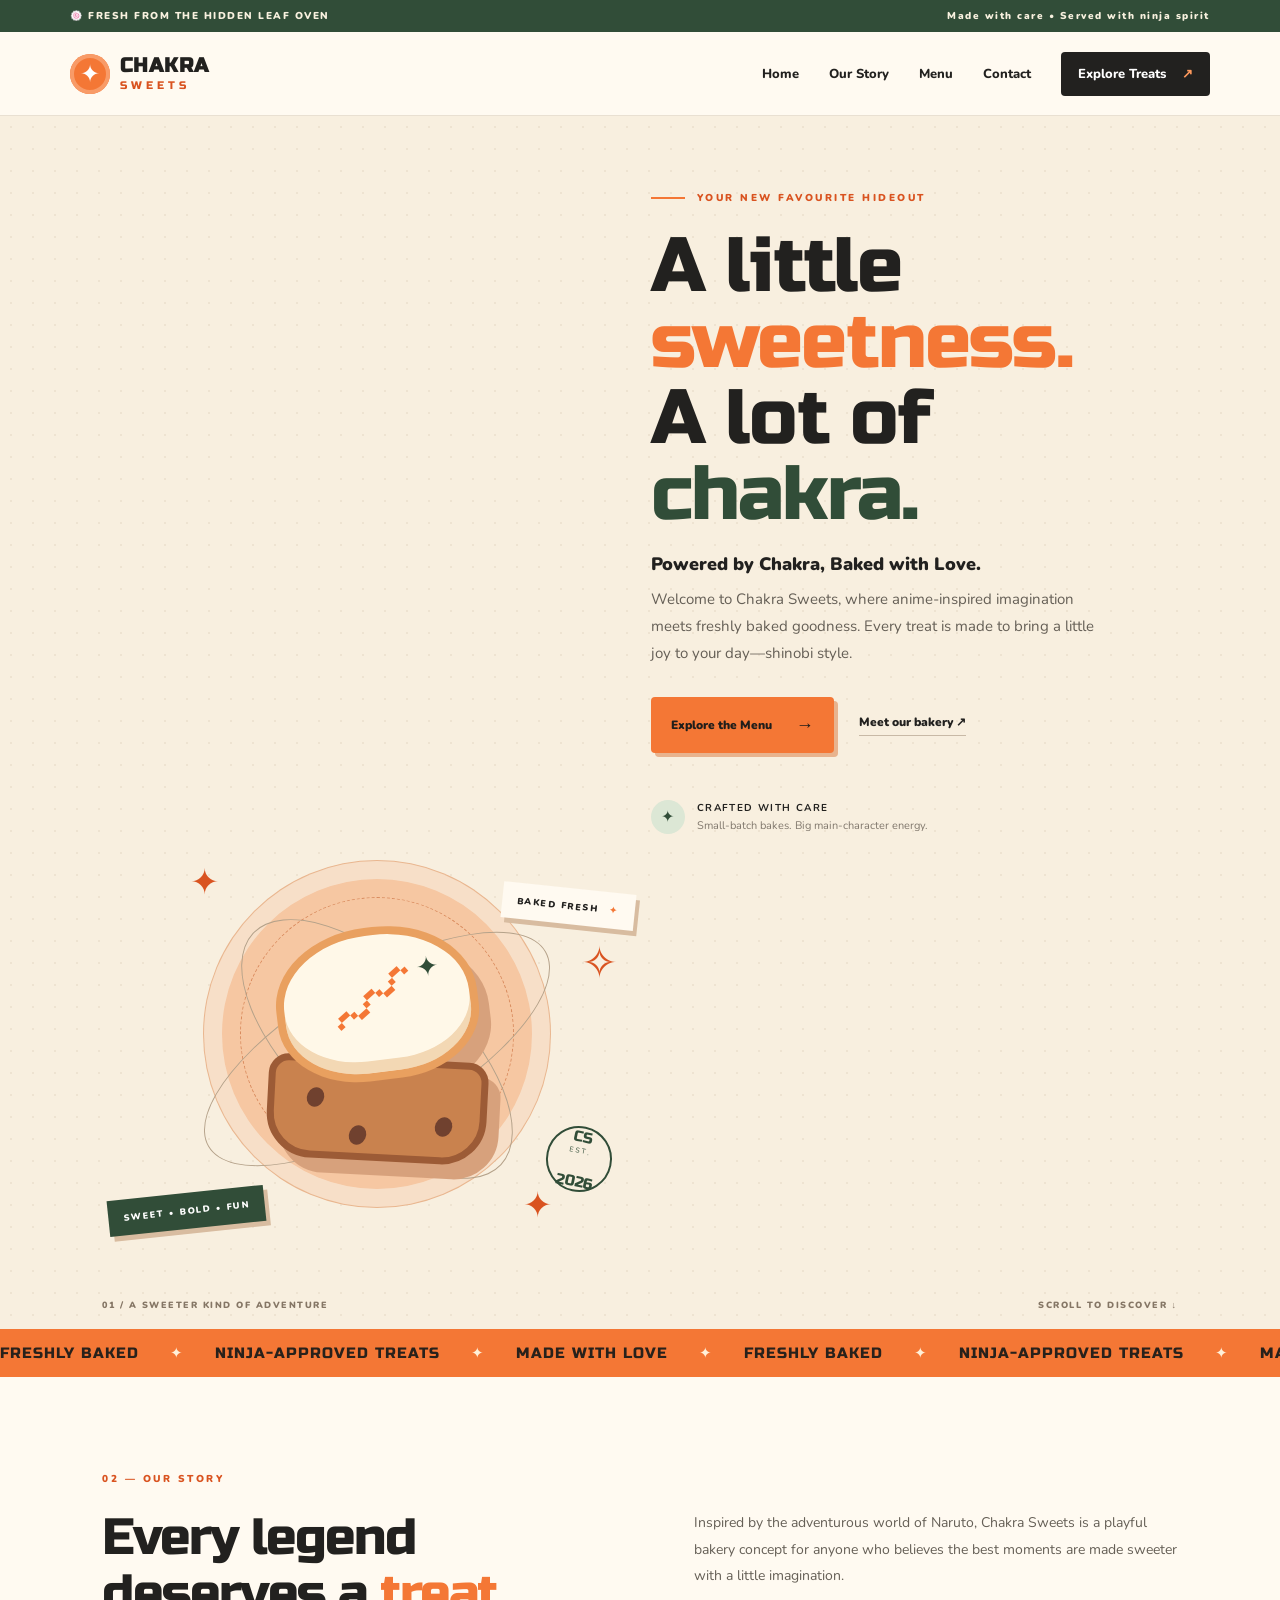
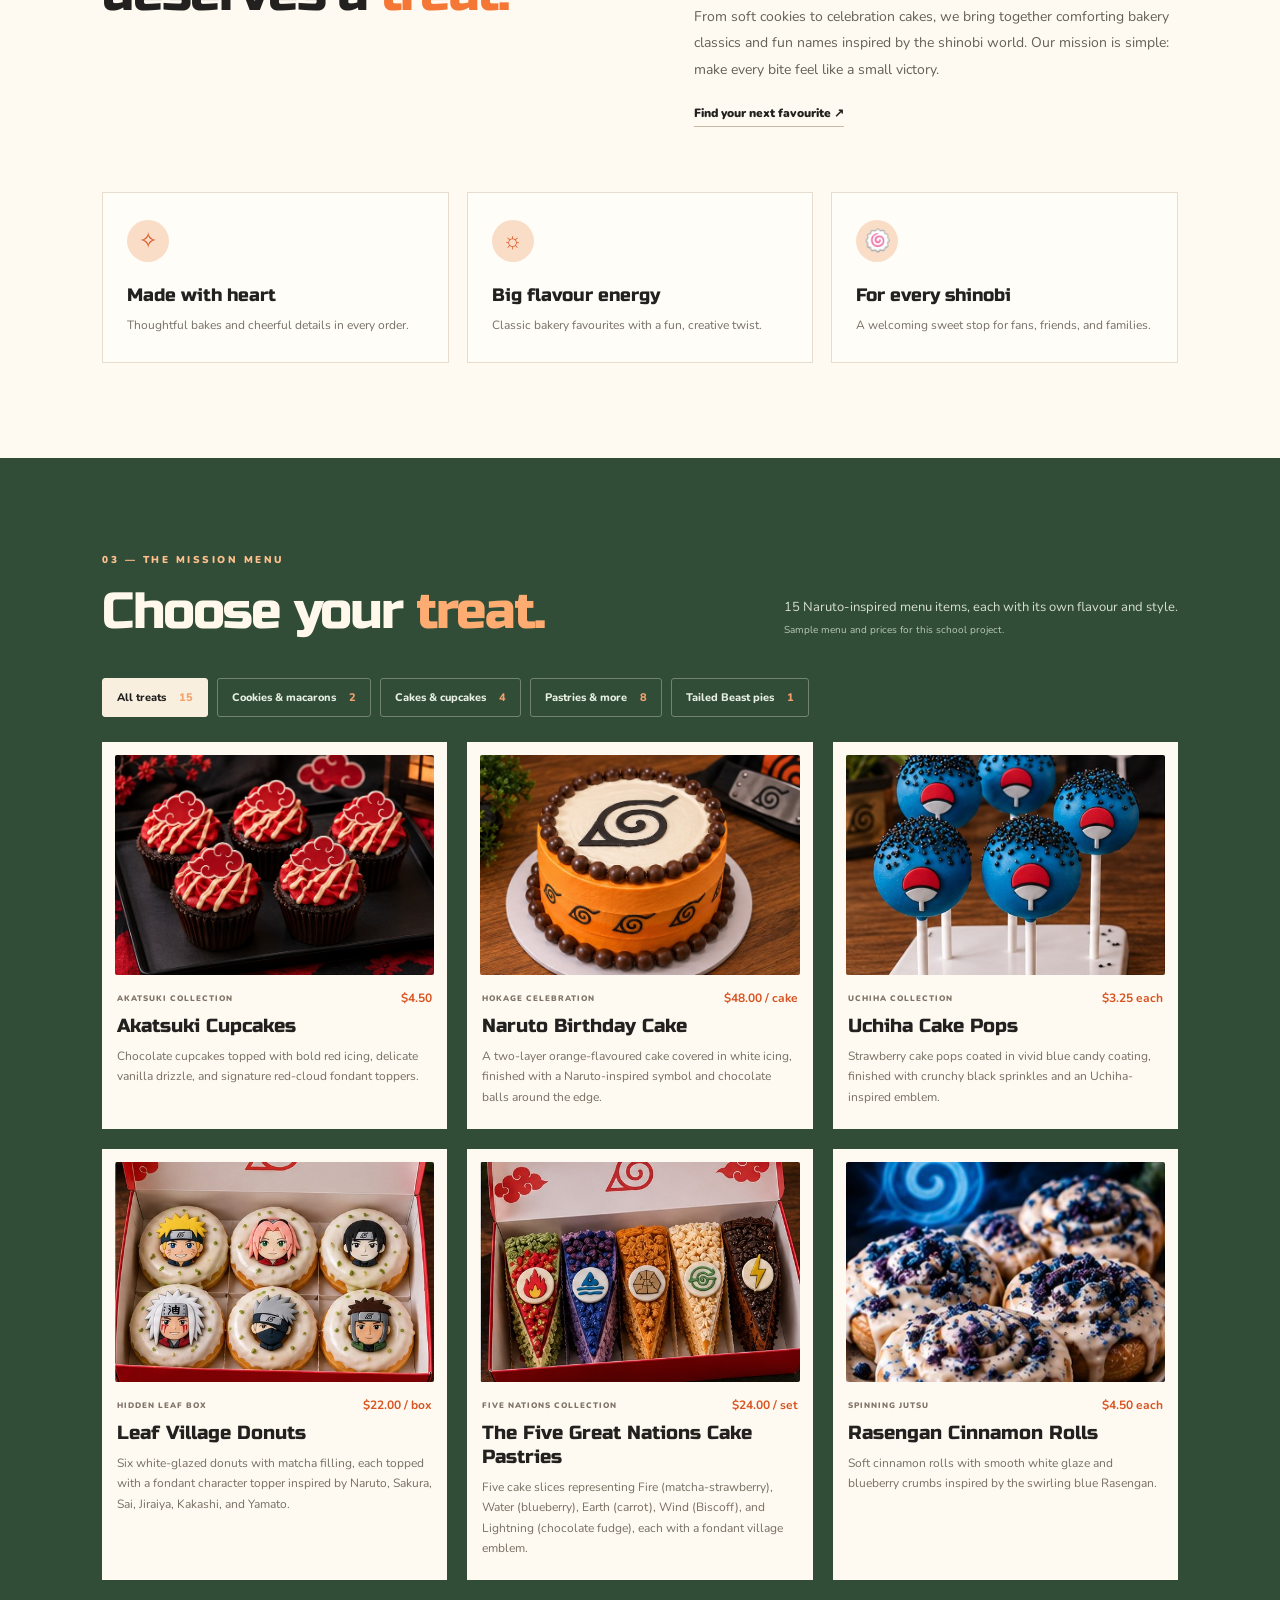
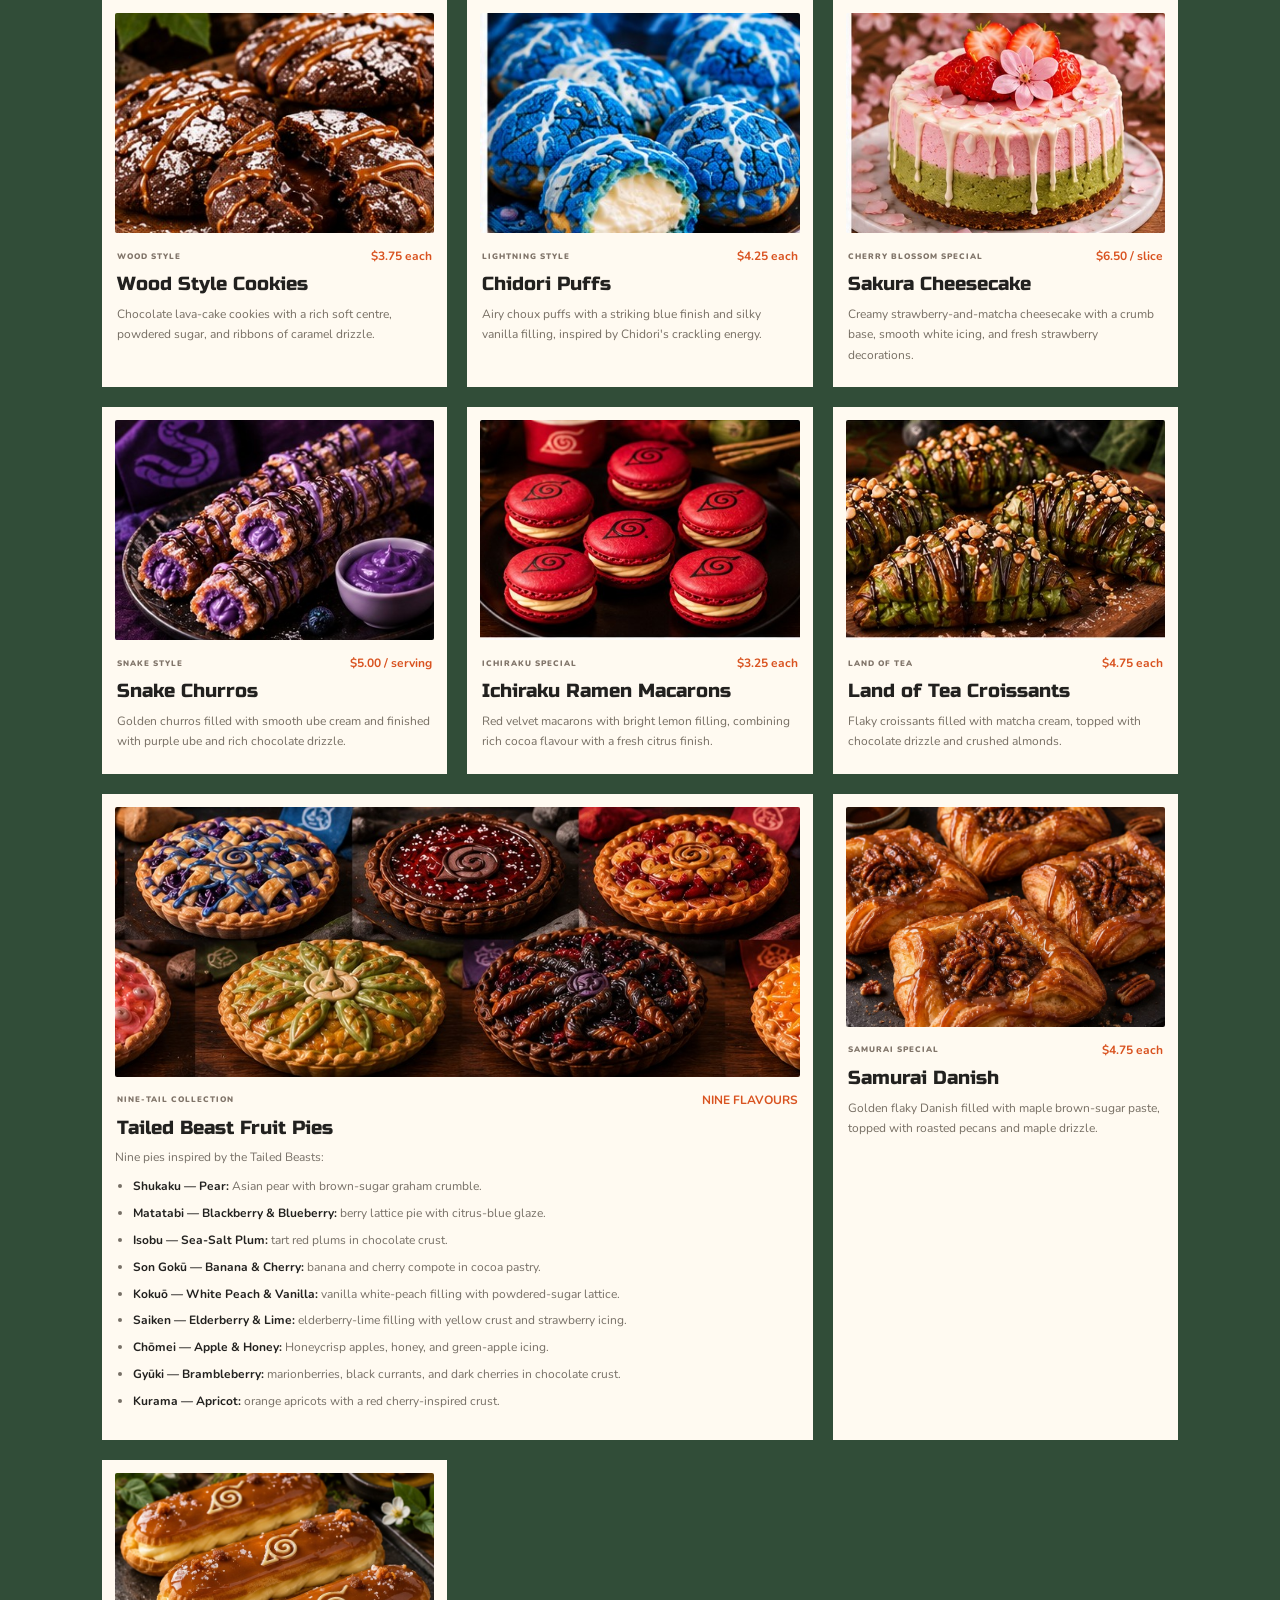
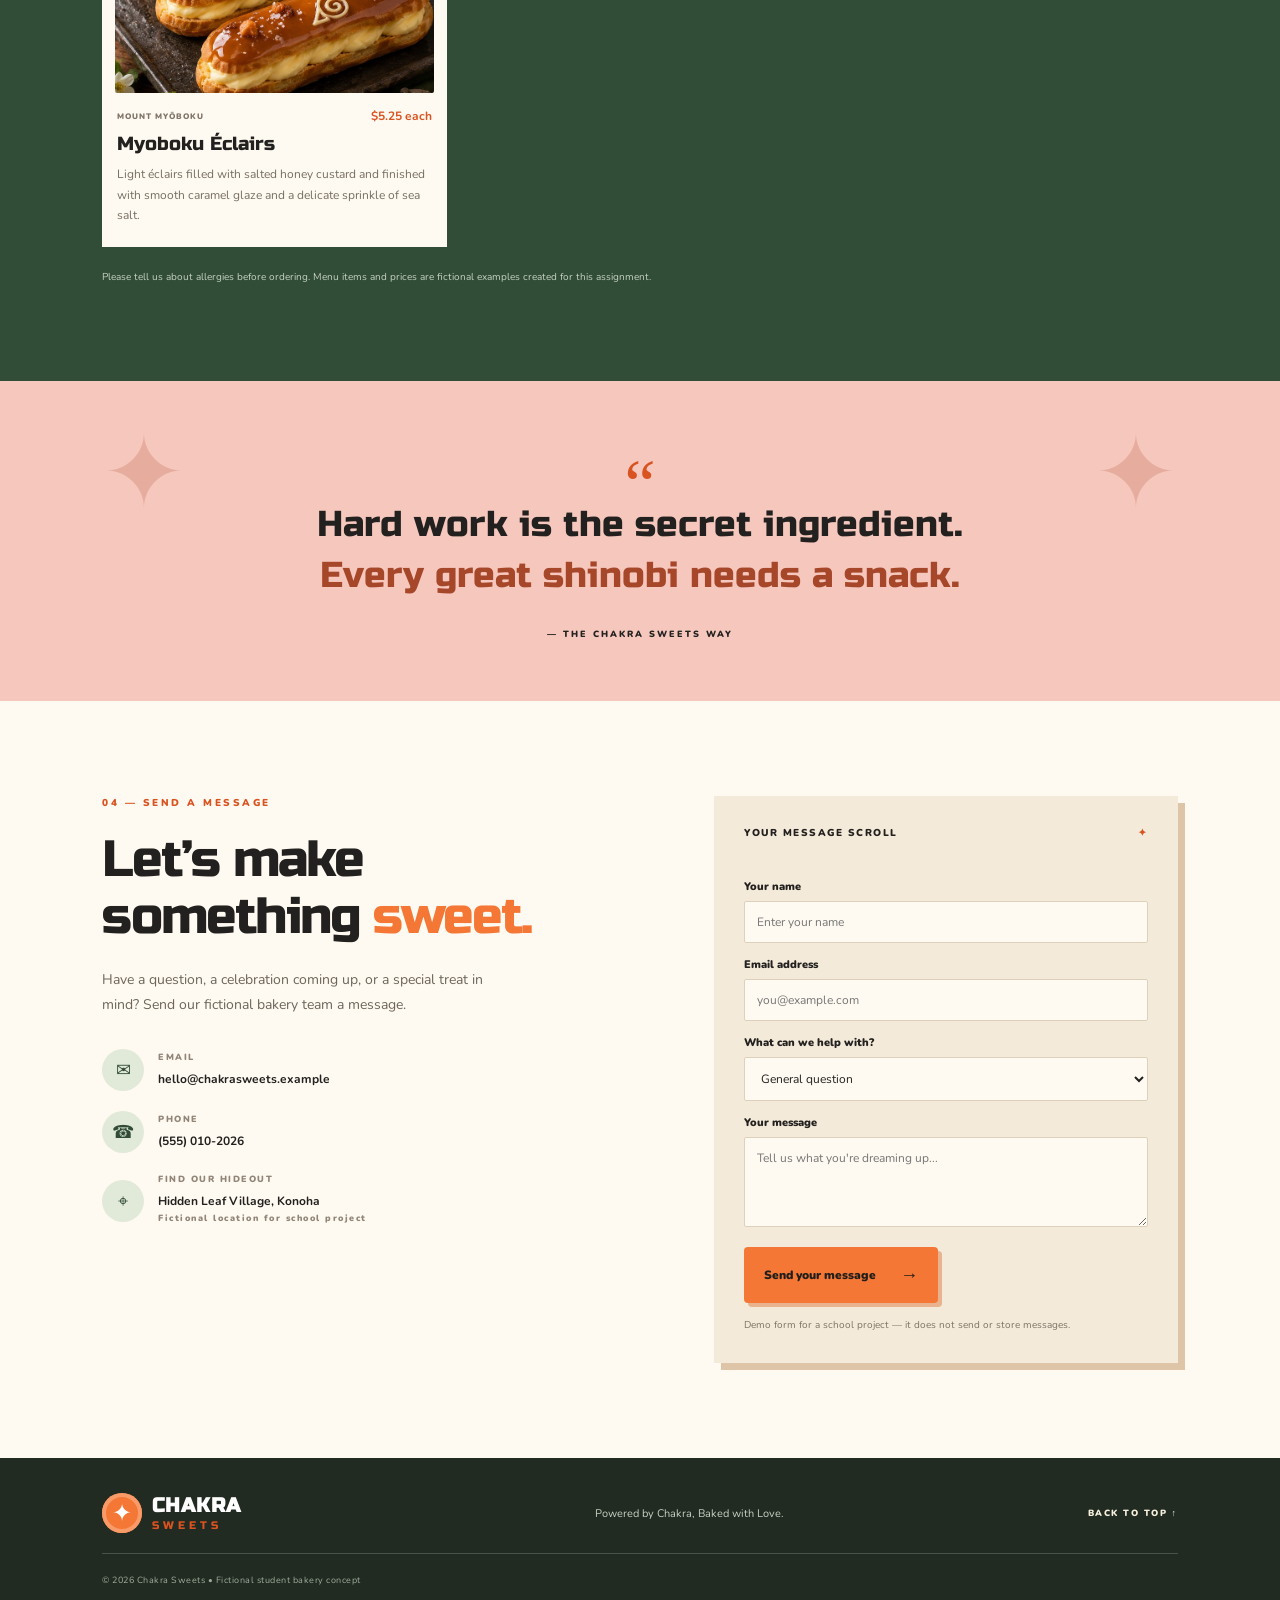
==== index.html @ 1414e6f0 "Upload Chakra Sweets website" ====
<!DOCTYPE html>
<html lang="en">
<head>
  <meta charset="UTF-8">
  <meta name="viewport" content="width=device-width, initial-scale=1.0">
  <meta name="description" content="Chakra Sweets — Powered by Chakra, Baked with Love. A Naruto-inspired bakery concept.">
  <title>Chakra Sweets | Powered by Chakra, Baked with Love</title>
  <link rel="preconnect" href="https://fonts.googleapis.com">
  <link rel="preconnect" href="https://fonts.gstatic.com" crossorigin>
  <link href="https://fonts.googleapis.com/css2?family=Nunito:wght@400;600;700;800;900&family=Russo+One&display=swap" rel="stylesheet">
  <link rel="stylesheet" href="style.css">
</head>
<body>
  <div class="topline"><span>🍥 FRESH FROM THE HIDDEN LEAF OVEN</span><span>Made with care • Served with ninja spirit</span></div>
  <header class="site-header">
    <a class="brand" href="#home" aria-label="Chakra Sweets home">
      <span class="brand-mark">✦</span>
      <span><strong>CHAKRA</strong><small>SWEETS</small></span>
    </a>
    <button class="menu-toggle" aria-label="Open navigation" aria-expanded="false">☰</button>
    <nav class="nav">
      <a href="#home">Home</a><a href="#about">Our Story</a><a href="#menu">Menu</a><a href="#contact">Contact</a>
      <a class="nav-cta" href="#menu">Explore Treats <span>↗</span></a>
    </nav>
  </header>

  <main>
    <section class="hero" id="home">
      <div class="hero-pattern"></div>
      <div class="hero-copy">
        <div class="eyebrow"><span class="eyebrow-line"></span> YOUR NEW FAVOURITE HIDEOUT</div>
        <h1>A little<br><em>sweetness.</em><br>A lot of <span>chakra.</span></h1>
        <p class="hero-slogan">Powered by Chakra, Baked with Love.</p>
        <p class="hero-desc">Welcome to Chakra Sweets, where anime-inspired imagination meets freshly baked goodness. Every treat is made to bring a little joy to your day—shinobi style.</p>
        <div class="hero-actions"><a class="button button-orange" href="#menu">Explore the Menu <span>→</span></a><a class="text-link" href="#about">Meet our bakery <span>↗</span></a></div>
        <div class="hero-note"><span class="leaf-symbol">✦</span><span><strong>CRAFTED WITH CARE</strong><small>Small-batch bakes. Big main-character energy.</small></span></div>
      </div>
      <div class="hero-art" aria-label="Illustration of a bakery cupcake with a ninja-inspired swirl">
        <div class="sun-disc"></div><div class="orbit orbit-one"></div><div class="orbit orbit-two"></div>
        <div class="spark spark-one">✦</div><div class="spark spark-two">✧</div><div class="spark spark-three">✦</div>
        <div class="big-cookie"><div class="cookie-icing"><span class="icing-swirl">〰</span><span class="icing-star">✦</span></div><div class="cookie-base"></div><div class="cookie-chip c1"></div><div class="cookie-chip c2"></div><div class="cookie-chip c3"></div></div>
        <div class="floating-tag tag-top">BAKED FRESH <span>✦</span></div><div class="floating-tag tag-bottom">SWEET • BOLD • FUN</div>
        <div class="seal">CS<br><small>EST.</small><br>2026</div>
      </div>
      <div class="hero-bottom"><span>01 / A SWEETER KIND OF ADVENTURE</span><span>SCROLL TO DISCOVER ↓</span></div>
    </section>

    <section class="ticker" aria-label="Bakery highlights"><div>FRESHLY BAKED <span>✦</span> NINJA-APPROVED TREATS <span>✦</span> MADE WITH LOVE <span>✦</span> FRESHLY BAKED <span>✦</span> NINJA-APPROVED TREATS <span>✦</span> MADE WITH LOVE <span>✦</span></div></section>

    <section class="about section-pad" id="about">
      <div class="section-label">02 — OUR STORY</div>
      <div class="about-grid">
        <div><h2>Every legend<br>deserves a <em>treat.</em></h2></div>
        <div class="about-copy"><p>Inspired by the adventurous world of Naruto, Chakra Sweets is a playful bakery concept for anyone who believes the best moments are made sweeter with a little imagination.</p><p>From soft cookies to celebration cakes, we bring together comforting bakery classics and fun names inspired by the shinobi world. Our mission is simple: make every bite feel like a small victory.</p><a class="text-link dark-link" href="#menu">Find your next favourite <span>↗</span></a></div>
      </div>
      <div class="values">
        <article><span class="value-icon">✧</span><h3>Made with heart</h3><p>Thoughtful bakes and cheerful details in every order.</p></article>
        <article><span class="value-icon">☼</span><h3>Big flavour energy</h3><p>Classic bakery favourites with a fun, creative twist.</p></article>
        <article><span class="value-icon">🍥</span><h3>For every shinobi</h3><p>A welcoming sweet stop for fans, friends, and families.</p></article>
      </div>
    </section>

    <section class="menu-section section-pad" id="menu">
      <div class="menu-heading"><div><div class="section-label light-label">03 — THE MISSION MENU</div><h2>Choose your <em>treat.</em></h2></div><p>15 Naruto-inspired menu items, each with its own flavour and style.<br><small>Sample menu and prices for this school project.</small></p></div>
      <div class="menu-filters" role="group" aria-label="Filter menu">
        <button class="filter active" data-filter="all">All treats <span>15</span></button>
        <button class="filter" data-filter="cookies">Cookies & macarons <span>2</span></button>
        <button class="filter" data-filter="cakes">Cakes & cupcakes <span>4</span></button>
        <button class="filter" data-filter="pastries">Pastries & more <span>8</span></button>
        <button class="filter" data-filter="pies">Tailed Beast pies <span>1</span></button>
      </div>
      <div class="menu-grid">
        <article class="menu-card" data-category="cakes">
          <img class="menu-photo" src="images/akatsuki-cupcakes.jpg" alt="Akatsuki Cupcakes" loading="lazy">
          <div class="item-meta"><span>AKATSUKI COLLECTION</span><b>$4.50</b></div>
          <h3>Akatsuki Cupcakes</h3>
          <p>Chocolate cupcakes topped with bold red icing, delicate vanilla drizzle, and signature red-cloud fondant toppers.</p>
        </article>
        <article class="menu-card" data-category="cakes">
          <img class="menu-photo" src="images/naruto-birthday-cake.jpg" alt="Naruto Birthday Cake" loading="lazy">
          <div class="item-meta"><span>HOKAGE CELEBRATION</span><b>$48.00 / cake</b></div>
          <h3>Naruto Birthday Cake</h3>
          <p>A two-layer orange-flavoured cake covered in white icing, finished with a Naruto-inspired symbol and chocolate balls around the edge.</p>
        </article>
        <article class="menu-card" data-category="pastries">
          <img class="menu-photo" src="images/uchiha-cake-pops.jpg" alt="Uchiha Cake Pops" loading="lazy">
          <div class="item-meta"><span>UCHIHA COLLECTION</span><b>$3.25 each</b></div>
          <h3>Uchiha Cake Pops</h3>
          <p>Strawberry cake pops coated in vivid blue candy coating, finished with crunchy black sprinkles and an Uchiha-inspired emblem.</p>
        </article>
        <article class="menu-card" data-category="pastries">
          <img class="menu-photo" src="images/leaf-village-donuts.jpg" alt="Leaf Village Donuts" loading="lazy">
          <div class="item-meta"><span>HIDDEN LEAF BOX</span><b>$22.00 / box</b></div>
          <h3>Leaf Village Donuts</h3>
          <p>Six white-glazed donuts with matcha filling, each topped with a fondant character topper inspired by Naruto, Sakura, Sai, Jiraiya, Kakashi, and Yamato.</p>
        </article>
        <article class="menu-card" data-category="cakes">
          <img class="menu-photo" src="images/great-nations-cake-pastries.jpg" alt="The Five Great Nations Cake Pastries" loading="lazy">
          <div class="item-meta"><span>FIVE NATIONS COLLECTION</span><b>$24.00 / set</b></div>
          <h3>The Five Great Nations Cake Pastries</h3>
          <p>Five cake slices representing Fire (matcha-strawberry), Water (blueberry), Earth (carrot), Wind (Biscoff), and Lightning (chocolate fudge), each with a fondant village emblem.</p>
        </article>
        <article class="menu-card" data-category="pastries">
          <img class="menu-photo" src="images/rasengan-cinnamon-rolls.jpg" alt="Rasengan Cinnamon Rolls" loading="lazy">
          <div class="item-meta"><span>SPINNING JUTSU</span><b>$4.50 each</b></div>
          <h3>Rasengan Cinnamon Rolls</h3>
          <p>Soft cinnamon rolls with smooth white glaze and blueberry crumbs inspired by the swirling blue Rasengan.</p>
        </article>
        <article class="menu-card" data-category="cookies">
          <img class="menu-photo" src="images/wood-style-cookies.jpg" alt="Wood Style Cookies" loading="lazy">
          <div class="item-meta"><span>WOOD STYLE</span><b>$3.75 each</b></div>
          <h3>Wood Style Cookies</h3>
          <p>Chocolate lava-cake cookies with a rich soft centre, powdered sugar, and ribbons of caramel drizzle.</p>
        </article>
        <article class="menu-card" data-category="pastries">
          <img class="menu-photo" src="images/chidori-puffs.jpg" alt="Chidori Puffs" loading="lazy">
          <div class="item-meta"><span>LIGHTNING STYLE</span><b>$4.25 each</b></div>
          <h3>Chidori Puffs</h3>
          <p>Airy choux puffs with a striking blue finish and silky vanilla filling, inspired by Chidori's crackling energy.</p>
        </article>
        <article class="menu-card" data-category="cakes">
          <img class="menu-photo" src="images/sakura-cheesecake.jpg" alt="Sakura Cheesecake" loading="lazy">
          <div class="item-meta"><span>CHERRY BLOSSOM SPECIAL</span><b>$6.50 / slice</b></div>
          <h3>Sakura Cheesecake</h3>
          <p>Creamy strawberry-and-matcha cheesecake with a crumb base, smooth white icing, and fresh strawberry decorations.</p>
        </article>
        <article class="menu-card" data-category="pastries">
          <img class="menu-photo" src="images/snake-churros.jpg" alt="Snake Churros" loading="lazy">
          <div class="item-meta"><span>SNAKE STYLE</span><b>$5.00 / serving</b></div>
          <h3>Snake Churros</h3>
          <p>Golden churros filled with smooth ube cream and finished with purple ube and rich chocolate drizzle.</p>
        </article>
        <article class="menu-card" data-category="cookies">
          <img class="menu-photo" src="images/ichiraku-ramen-macarons.jpg" alt="Ichiraku Ramen Macarons" loading="lazy">
          <div class="item-meta"><span>ICHIRAKU SPECIAL</span><b>$3.25 each</b></div>
          <h3>Ichiraku Ramen Macarons</h3>
          <p>Red velvet macarons with bright lemon filling, combining rich cocoa flavour with a fresh citrus finish.</p>
        </article>
        <article class="menu-card" data-category="pastries">
          <img class="menu-photo" src="images/land-of-tea-croissants.jpg" alt="Land of Tea Croissants" loading="lazy">
          <div class="item-meta"><span>LAND OF TEA</span><b>$4.75 each</b></div>
          <h3>Land of Tea Croissants</h3>
          <p>Flaky croissants filled with matcha cream, topped with chocolate drizzle and crushed almonds.</p>
        </article>
        <article class="menu-card" data-category="pies">
          <img class="menu-photo" src="images/tailed-beast-pies.jpg" alt="Tailed Beast Fruit Pies" loading="lazy">
          <div class="item-meta"><span>NINE-TAIL COLLECTION</span><b class="price-note">Nine flavours</b></div>
          <h3>Tailed Beast Fruit Pies</h3>
          <div class="pie-description">Nine pies inspired by the Tailed Beasts:<ul class="pie-flavour-list">
<li><strong>Shukaku — Pear:</strong> Asian pear with brown-sugar graham crumble.</li>
<li><strong>Matatabi — Blackberry &amp; Blueberry:</strong> berry lattice pie with citrus-blue glaze.</li>
<li><strong>Isobu — Sea-Salt Plum:</strong> tart red plums in chocolate crust.</li>
<li><strong>Son Gokū — Banana &amp; Cherry:</strong> banana and cherry compote in cocoa pastry.</li>
<li><strong>Kokuō — White Peach &amp; Vanilla:</strong> vanilla white-peach filling with powdered-sugar lattice.</li>
<li><strong>Saiken — Elderberry &amp; Lime:</strong> elderberry-lime filling with yellow crust and strawberry icing.</li>
<li><strong>Chōmei — Apple &amp; Honey:</strong> Honeycrisp apples, honey, and green-apple icing.</li>
<li><strong>Gyūki — Brambleberry:</strong> marionberries, black currants, and dark cherries in chocolate crust.</li>
<li><strong>Kurama — Apricot:</strong> orange apricots with a red cherry-inspired crust.</li>
</ul></div>
        </article>
        <article class="menu-card" data-category="pastries">
          <img class="menu-photo" src="images/samurai-danish.jpg" alt="Samurai Danish" loading="lazy">
          <div class="item-meta"><span>SAMURAI SPECIAL</span><b>$4.75 each</b></div>
          <h3>Samurai Danish</h3>
          <p>Golden flaky Danish filled with maple brown-sugar paste, topped with roasted pecans and maple drizzle.</p>
        </article>
        <article class="menu-card" data-category="pastries">
          <img class="menu-photo" src="images/myoboku-eclairs.jpg" alt="Myoboku Éclairs" loading="lazy">
          <div class="item-meta"><span>MOUNT MYŌBOKU</span><b>$5.25 each</b></div>
          <h3>Myoboku Éclairs</h3>
          <p>Light éclairs filled with salted honey custard and finished with smooth caramel glaze and a delicate sprinkle of sea salt.</p>
        </article>
      </div>
      <p class="menu-footnote">Please tell us about allergies before ordering. Menu items and prices are fictional examples created for this assignment.</p>
    </section>

    <section class="quote-band"><div class="quote-mark">“</div><p>Hard work is the secret ingredient.<br><em>Every great shinobi needs a snack.</em></p><span>— THE CHAKRA SWEETS WAY</span></section>

    <section class="contact section-pad" id="contact">
      <div class="contact-info"><div class="section-label">04 — SEND A MESSAGE</div><h2>Let’s make<br>something <em>sweet.</em></h2><p>Have a question, a celebration coming up, or a special treat in mind? Send our fictional bakery team a message.</p>
        <div class="contact-detail"><span class="contact-icon">✉</span><div><small>EMAIL</small><strong>hello@chakrasweets.example</strong></div></div>
        <div class="contact-detail"><span class="contact-icon">☎</span><div><small>PHONE</small><strong>(555) 010-2026</strong></div></div>
        <div class="contact-detail"><span class="contact-icon">⌖</span><div><small>FIND OUR HIDEOUT</small><strong>Hidden Leaf Village, Konoha<br><small>Fictional location for school project</small></strong></div></div>
      </div>
      <form class="contact-form" id="contactForm">
        <div class="form-top"><span>YOUR MESSAGE SCROLL</span><span>✦</span></div>
        <label for="name">Your name</label><input id="name" name="name" type="text" placeholder="Enter your name" required>
        <label for="email">Email address</label><input id="email" name="email" type="email" placeholder="you@example.com" required>
        <label for="topic">What can we help with?</label><select id="topic" name="topic"><option>General question</option><option>Custom cake idea</option><option>Menu question</option><option>School project feedback</option></select>
        <label for="message">Your message</label><textarea id="message" name="message" rows="4" placeholder="Tell us what you're dreaming up..." required></textarea>
        <button class="button button-orange submit-button" type="submit">Send your message <span>→</span></button>
        <p class="form-note" id="formNote">Demo form for a school project — it does not send or store messages.</p>
      </form>
    </section>
  </main>
  <footer class="footer"><a class="brand footer-brand" href="#home"><span class="brand-mark">✦</span><span><strong>CHAKRA</strong><small>SWEETS</small></span></a><p>Powered by Chakra, Baked with Love.</p><a href="#home" class="back-top">BACK TO TOP ↑</a><small class="copyright">© 2026 Chakra Sweets • Fictional student bakery concept</small></footer>
  <script src="script.js"></script>
</body>
</html>
---- style.css ----
*{box-sizing:border-box} :root{--ink:#22211f;--paper:#fffaf1;--orange:#f47735;--orange-dark:#d95320;--green:#314d38;--mint:#dce7d5;--pink:#f5c7bd;--muted:#766f66}html{scroll-behavior:smooth;scroll-padding-top:90px}body{margin:0;background:var(--paper);color:var(--ink);font-family:'Nunito',sans-serif}a{color:inherit;text-decoration:none}.topline{height:32px;background:var(--green);color:#f8f1df;display:flex;align-items:center;justify-content:space-between;padding:0 5.5%;font-size:10px;font-weight:900;letter-spacing:1.5px}.site-header{height:84px;display:flex;align-items:center;justify-content:space-between;padding:0 5.5%;background:var(--paper);position:sticky;top:0;z-index:10;border-bottom:1px solid #e9e0d2}.brand{display:flex;align-items:center;gap:10px}.brand-mark{height:40px;width:40px;background:var(--orange);color:white;border-radius:50%;display:grid;place-items:center;font-size:24px;box-shadow:inset 0 0 0 4px #f89b68}.brand strong,.brand small{display:block;font-family:'Russo One',sans-serif;line-height:1.05;letter-spacing:1px}.brand strong{font-size:20px}.brand small{font-size:11px;letter-spacing:4px;color:var(--orange-dark);margin-top:4px}.nav{display:flex;align-items:center;gap:30px;font-size:13px;font-weight:800}.nav a:not(.nav-cta):hover,.text-link:hover{color:var(--orange-dark)}.nav-cta{padding:13px 17px;background:var(--ink);color:white;border-radius:4px}.nav-cta span{color:#ff9a5d;margin-left:12px}.menu-toggle{display:none;border:0;background:transparent;font-size:25px}.hero{position:relative;min-height:620px;padding:75px 8% 65px;display:grid;grid-template-columns:1fr 1fr;align-items:center;overflow:hidden;background:#f8efdf}.hero:before{content:"";position:absolute;inset:0;background-image:radial-gradient(#d7c8b1 1px,transparent 1px);background-size:22px 22px;opacity:.3;pointer-events:none}.hero-copy{position:relative;z-index:2;max-width:570px}.eyebrow,.section-label{font-size:10px;font-weight:900;letter-spacing:2.5px;color:var(--orange-dark);display:flex;align-items:center;gap:12px}.eyebrow-line{height:2px;width:34px;background:var(--orange)}h1,h2,h3,p{margin-top:0}h1,h2{font-family:'Russo One',sans-serif;font-weight:400;letter-spacing:-1.8px}h1{font-size:clamp(54px,6vw,86px);line-height:.99;margin:23px 0 20px}h1 em,h2 em{font-style:normal;color:var(--orange)}h1 span{color:var(--green)}.hero-slogan{font-size:18px;font-weight:900;margin-bottom:10px}.hero-desc{font-size:15px;line-height:1.8;color:#655f56;max-width:450px}.hero-actions{display:flex;align-items:center;gap:25px;margin-top:30px}.button{display:inline-flex;justify-content:center;align-items:center;gap:24px;padding:16px 20px;border:0;border-radius:4px;font:900 12px 'Nunito',sans-serif;cursor:pointer}.button-orange{background:var(--orange);color:#201e1b;box-shadow:4px 4px 0 #e8b38e;transition:.2s}.button-orange:hover{transform:translate(2px,2px);box-shadow:2px 2px 0 #e8b38e}.button span{font-size:18px}.text-link{font-size:12px;font-weight:900;border-bottom:1px solid #c8b9a6;padding-bottom:5px}.hero-note{display:flex;align-items:center;gap:12px;margin-top:47px}.leaf-symbol{width:34px;height:34px;border-radius:50%;background:#dce7d5;display:grid;place-items:center;color:var(--green)}.hero-note strong,.hero-note small{display:block}.hero-note strong{font-size:10px;letter-spacing:1.4px}.hero-note small{font-size:11px;color:#81786d;margin-top:3px}.hero-art{height:430px;position:relative;display:grid;place-items:center}.sun-disc{width:310px;height:310px;background:#f6c7a2;border-radius:50%;position:absolute;top:45px;left:50%;transform:translateX(-50%);box-shadow:0 0 0 18px #f7dfc8,0 0 0 19px #e9b68f}.sun-disc:after{content:"";position:absolute;inset:18px;border:1px dashed #d98b5e;border-radius:50%}.orbit{position:absolute;border:1px solid #b5a28a;border-radius:50%;width:390px;height:150px;transform:rotate(-30deg)}.orbit-two{transform:rotate(43deg);width:340px;height:160px}.big-cookie{position:relative;z-index:2;width:240px;height:245px;display:flex;align-items:center;flex-direction:column;filter:drop-shadow(12px 15px 0 #d7a17c)}.cookie-icing{width:202px;height:153px;background:#fff8e8;border:8px solid #e9a05f;border-radius:48% 48% 42% 42%;position:relative;z-index:2;display:grid;place-items:center;transform:rotate(-7deg);box-shadow:inset 0 -12px 0 #f3d8b4}.icing-swirl{font-size:90px;color:var(--orange);font-family:serif;transform:rotate(-35deg)}.icing-star{position:absolute;top:20px;right:27px;color:var(--green);font-size:27px}.cookie-base{width:220px;height:103px;background:#c9824e;border:7px solid #9c5b36;border-radius:20px 20px 45px 45px;margin-top:-22px;transform:rotate(3deg)}.cookie-chip{position:absolute;z-index:4;background:#70412f;width:17px;height:20px;border-radius:50%;transform:rotate(25deg)}.c1{left:50px;top:160px}.c2{right:45px;top:190px}.c3{left:92px;bottom:27px}.spark{position:absolute;color:var(--orange-dark);font-size:35px;z-index:3}.spark-one{top:25px;left:16%}.spark-two{top:100px;right:6%;font-size:44px}.spark-three{bottom:35px;right:18%}.floating-tag{position:absolute;z-index:4;background:var(--paper);padding:12px 15px;font-size:9px;font-weight:900;letter-spacing:1.5px;box-shadow:4px 5px 0 #d8bca0}.tag-top{top:54px;right:3%;transform:rotate(6deg)}.tag-top span{color:var(--orange);margin-left:7px}.tag-bottom{bottom:35px;left:1%;transform:rotate(-6deg);background:var(--green);color:white}.seal{position:absolute;z-index:5;bottom:72px;right:7%;width:66px;height:66px;border:2px solid var(--green);border-radius:50%;display:grid;place-content:center;text-align:center;color:var(--green);font:15px 'Russo One',sans-serif;background:#f8efdf;transform:rotate(12deg)}.seal small{font:7px 'Nunito',sans-serif;letter-spacing:2px}.hero-bottom{position:absolute;bottom:18px;left:8%;right:8%;display:flex;justify-content:space-between;font-size:9px;font-weight:900;letter-spacing:1.5px;color:#857665}.ticker{overflow:hidden;background:var(--orange);color:#28211b;padding:15px 0;white-space:nowrap;font:15px 'Russo One',sans-serif;letter-spacing:1px}.ticker div{min-width:max-content;animation:marquee 32s linear infinite}.ticker span{padding:0 25px;color:#fff0d8}@keyframes marquee{to{transform:translateX(-30%)}}.section-pad{padding:95px 8%}.about{background:var(--paper)}.about-grid{display:grid;grid-template-columns:1fr 1fr;gap:10%;margin-top:24px}.about h2,.menu-heading h2,.contact h2{font-size:clamp(38px,4vw,58px);line-height:1.1;margin:0}.about-copy p{font-size:14px;line-height:1.9;color:#655f56}.dark-link{display:inline-block;margin-top:7px}.values{display:grid;grid-template-columns:repeat(3,1fr);gap:18px;margin-top:65px}.values article{padding:27px 24px;border:1px solid #e7ddcf;background:#fffdf8}.value-icon{display:grid;place-items:center;width:42px;height:42px;border-radius:50%;background:#f9ddc7;color:var(--orange-dark);font-size:22px;margin-bottom:22px}.values h3{font:18px 'Russo One',sans-serif;margin-bottom:9px}.values p{font-size:12px;line-height:1.7;color:var(--muted);margin:0}.menu-section{background:var(--green);color:#fff8eb}.light-label{color:#ffc08c}.menu-heading{display:flex;align-items:end;justify-content:space-between;gap:25px}.menu-heading h2{margin-top:17px}.menu-heading h2 em{color:#ffac73}.menu-heading>p{font-size:13px;line-height:1.7;color:#d7dfd1;margin:0}.menu-heading small{font-size:10px;color:#bac9b8}.menu-filters{display:flex;gap:9px;flex-wrap:wrap;margin:38px 0 25px}.filter{background:transparent;border:1px solid #71856e;color:#e7eee2;border-radius:3px;padding:11px 14px;font:800 11px 'Nunito',sans-serif;cursor:pointer}.filter span{color:#f5a16c;margin-left:10px}.filter.active,.filter:hover{background:#f8efdf;color:var(--ink);border-color:#f8efdf}.menu-grid{display:grid;grid-template-columns:repeat(3,1fr);gap:17px}.menu-card{background:#fffaf1;color:var(--ink);padding:12px 12px 20px;min-width:0;transition:transform .2s}.menu-card:hover{transform:translateY(-4px)}.menu-card[hidden]{display:none}.item-art{height:155px;display:grid;place-items:center;font-size:69px;position:relative;overflow:hidden}.item-art:before,.item-art:after{content:"";position:absolute;border:1px solid currentColor;border-radius:50%;width:125px;height:125px;opacity:.15}.item-art:after{width:160px;height:160px}.art-cookie{background:#f2d3a9}.art-red{background:#e8a19a}.art-green{background:#d5dfc5}.art-orange{background:#f7bd77}.art-pink{background:#f5cbd2}.art-dark{background:#d4c9bf}.art-yellow{background:#f3d991}.art-purple{background:#d8c9e8}.art-gold{background:#e7c18c}.art-cocoa{background:#c5a18d}.art-cream{background:#f0dfc5}.item-art>*{position:relative;z-index:1}.art-stamp{position:absolute;right:12px;top:12px;font:10px 'Russo One',sans-serif;border:1px solid currentColor;padding:5px 7px;border-radius:50%;color:#553e30}.item-meta{display:flex;justify-content:space-between;align-items:center;gap:8px;margin:17px 2px 8px;font-size:8px;letter-spacing:1px;font-weight:900;color:#81756a}.item-meta b{font-size:12px;letter-spacing:0;color:var(--orange-dark);white-space:nowrap}.menu-card h3{font:18px 'Russo One',sans-serif;margin:0 2px 8px}.menu-card p{font-size:11px;line-height:1.7;color:#766e63;margin:0 2px}.menu-footnote{font-size:10px;color:#c6d3c1;margin:22px 0 0;line-height:1.7}.quote-band{background:#f5c7bd;text-align:center;padding:64px 20px 58px;position:relative;overflow:hidden}.quote-band:before,.quote-band:after{content:"✦";position:absolute;color:#d9937f;font-size:100px;opacity:.5;top:25px}.quote-band:before{left:8%}.quote-band:after{right:8%}.quote-mark{font:70px Georgia,serif;color:var(--orange-dark);height:45px}.quote-band p{font:clamp(23px,3vw,36px) 'Russo One',sans-serif;line-height:1.4;margin:10px 0 20px}.quote-band em{font-style:normal;color:#a7472a}.quote-band>span{font-size:9px;letter-spacing:2px;font-weight:900}.contact{display:grid;grid-template-columns:1fr 1fr;gap:10%;background:#fffaf1}.contact h2{margin:22px 0}.contact-info>p{font-size:14px;line-height:1.8;color:#6d655b;max-width:400px;margin-bottom:32px}.contact-detail{display:flex;align-items:center;gap:14px;margin:20px 0}.contact-icon{width:42px;height:42px;background:#e1e9d9;color:var(--green);display:grid;place-items:center;border-radius:50%;font-size:18px}.contact-detail small{display:block;font-size:9px;font-weight:900;letter-spacing:1.5px;color:#918578;margin-bottom:4px}.contact-detail strong{font-size:12px;line-height:1.6}.contact-form{background:#f4ead9;padding:30px;display:flex;flex-direction:column;box-shadow:7px 7px 0 #dfc5a7}.form-top{display:flex;justify-content:space-between;font-size:10px;font-weight:900;letter-spacing:1.5px;margin-bottom:25px}.form-top span:last-child{color:var(--orange-dark)}.contact-form label{font-size:11px;font-weight:900;margin:14px 0 7px}.contact-form input,.contact-form select,.contact-form textarea{width:100%;border:1px solid #ded0bb;background:#fffaf1;padding:12px;font:12px 'Nunito',sans-serif;color:var(--ink);border-radius:2px;outline-color:var(--orange)}.contact-form textarea{resize:vertical}.submit-button{margin-top:20px;align-self:flex-start}.form-note{font-size:10px;line-height:1.5;color:#7e7365;margin:15px 0 0}.footer{background:#222b22;color:#f8f1df;padding:35px 8%;display:grid;grid-template-columns:1fr 1fr auto;align-items:center;gap:20px}.footer-brand strong{color:#fff}.footer p{font-size:11px;color:#c5d0c1;margin:0}.back-top{font-size:9px;font-weight:900;letter-spacing:1.5px}.copyright{grid-column:1/-1;border-top:1px solid #475346;padding-top:20px;color:#9eae9b;font-size:9px;letter-spacing:.5px}
@media(max-width:900px){.hero{padding-left:6%;padding-right:6%;grid-template-columns:1fr 1fr}.hero-art{transform:scale(.85);margin-left:-20px}.nav{gap:15px}.menu-grid{grid-template-columns:repeat(2,1fr)}.section-pad{padding:75px 6%}.contact{gap:5%}}
@media(max-width:680px){.topline{justify-content:center}.topline span:last-child{display:none}.site-header{height:72px;padding:0 5%}.menu-toggle{display:block}.nav{display:none;position:absolute;top:72px;left:0;right:0;background:var(--paper);padding:22px 6%;border-bottom:1px solid #e9e0d2;flex-direction:column;align-items:stretch;gap:18px}.nav.open{display:flex}.nav-cta{text-align:center}.hero{grid-template-columns:1fr;padding:55px 7% 65px}.hero-copy{max-width:none}.hero-art{height:340px;transform:scale(.82);margin:-5px 0 0}.hero-bottom{left:7%;right:7%;font-size:7px}.hero-bottom span:first-child{max-width:50%}.about-grid,.contact{grid-template-columns:1fr;gap:30px}.about-grid{margin-top:20px}.values{grid-template-columns:1fr;margin-top:35px}.values article{padding:20px}.menu-heading{align-items:start;flex-direction:column}.menu-heading>p{margin-top:5px}.menu-grid{grid-template-columns:1fr 1fr;gap:10px}.item-art{height:120px;font-size:54px}.menu-card{padding:8px 8px 14px}.menu-card h3{font-size:14px}.menu-card p{font-size:10px}.item-meta{font-size:7px;flex-wrap:wrap}.item-meta b{font-size:10px}.section-pad{padding:60px 6%}.contact-form{padding:22px}.footer{grid-template-columns:1fr auto;padding:30px 6%}.footer p{grid-column:1/-1;grid-row:2}.copyright{grid-row:3}.quote-band:before{left:-10%;font-size:70px}.quote-band:after{right:-10%;font-size:70px}}
@media(max-width:380px){.menu-grid{grid-template-columns:1fr}.item-art{height:150px}.hero-actions{gap:15px;flex-wrap:wrap}.hero-art{margin-left:-20px;margin-right:-20px;transform:scale(.72)}}


/* Laptop-first refinements */
@media (min-width: 1000px) {
  .site-header { padding-left: max(5.5%, calc((100vw - 1240px) / 2)); padding-right: max(5.5%, calc((100vw - 1240px) / 2)); }
  .hero { min-height: 650px; padding-left: max(8%, calc((100vw - 1180px) / 2)); padding-right: max(8%, calc((100vw - 1180px) / 2)); grid-template-columns: 1.02fr .98fr; }
  .hero-copy { max-width: 560px; }
  .hero-art { transform: scale(1); }
  .section-pad { padding-left: max(8%, calc((100vw - 1180px) / 2)); padding-right: max(8%, calc((100vw - 1180px) / 2)); }
  .menu-grid { grid-template-columns: repeat(3, minmax(0, 1fr)); gap: 20px; }
  .item-art { height: 175px; }
  .menu-card { padding: 13px 13px 22px; }
  .menu-card h3 { font-size: 19px; }
  .menu-card p { font-size: 12px; }
  .contact { grid-template-columns: 1fr .9fr; gap: 9%; }
  .footer { padding-left: max(8%, calc((100vw - 1180px) / 2)); padding-right: max(8%, calc((100vw - 1180px) / 2)); }
}

/* Custom menu photography */
.menu-photo{display:block;width:100%;height:205px;object-fit:cover;object-position:center;border-radius:2px;background:#e9dfd0}
.menu-card{display:flex;flex-direction:column}
.menu-card h3{line-height:1.25}
.menu-card p{font-size:12px;line-height:1.7}
.item-meta{margin-top:15px}
@media(min-width:1000px){.menu-photo{height:220px}.menu-card p{font-size:12px}}
@media(max-width:680px){.menu-photo{height:135px}.menu-card p{font-size:10px}}
@media(max-width:380px){.menu-photo{height:170px}}

/* Grouped Tailed Beast pie menu card */
.pie-description{font-size:12px;line-height:1.65;color:var(--muted,#655c53)}
.pie-flavour-list{padding-left:18px;margin:10px 0 0}
.pie-flavour-list li{margin:0 0 7px}
.pie-flavour-list strong{color:var(--ink,#241c18)}
.price-note{font-size:11px;letter-spacing:.06em;text-transform:uppercase}
.menu-card[data-category="pies"]{grid-column:span 2}
.menu-card[data-category="pies"] .menu-photo{height:270px}
@media(max-width:680px){.menu-card[data-category="pies"]{grid-column:span 1}.menu-card[data-category="pies"] .menu-photo{height:190px}}
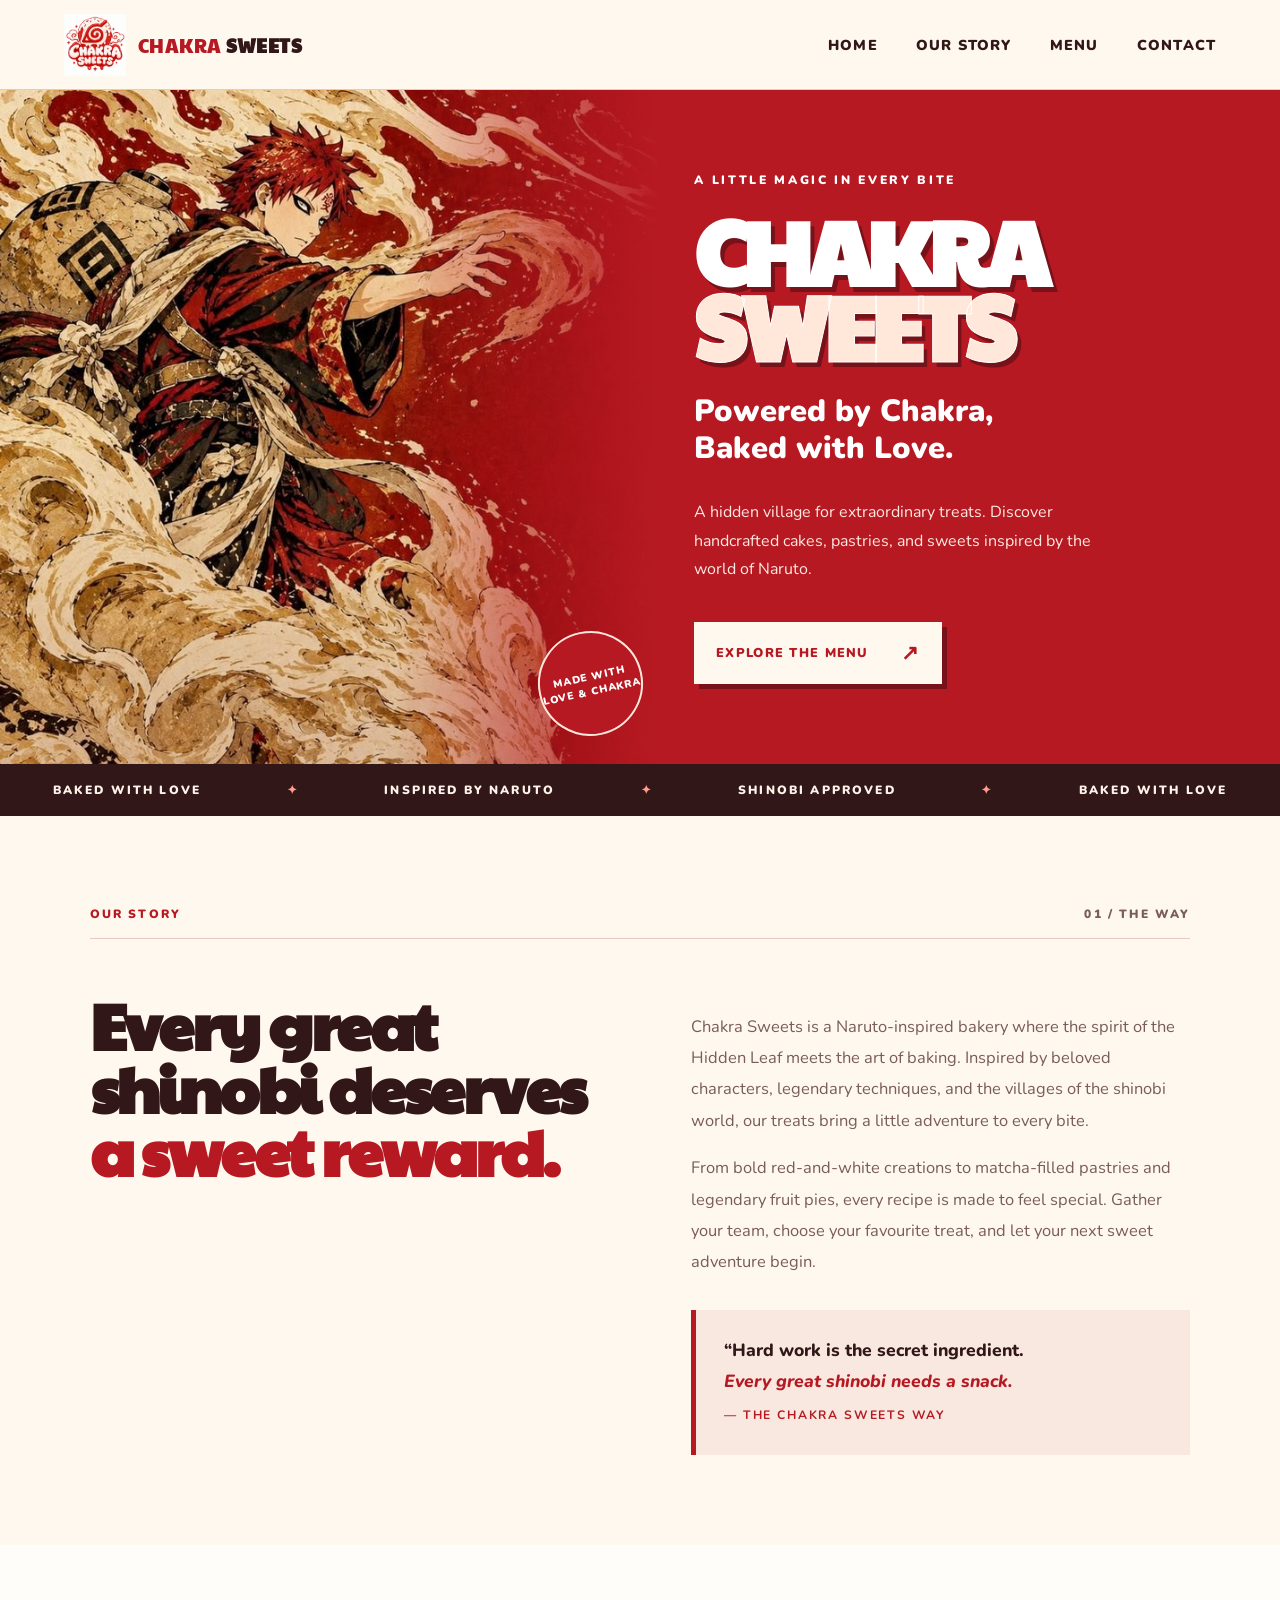
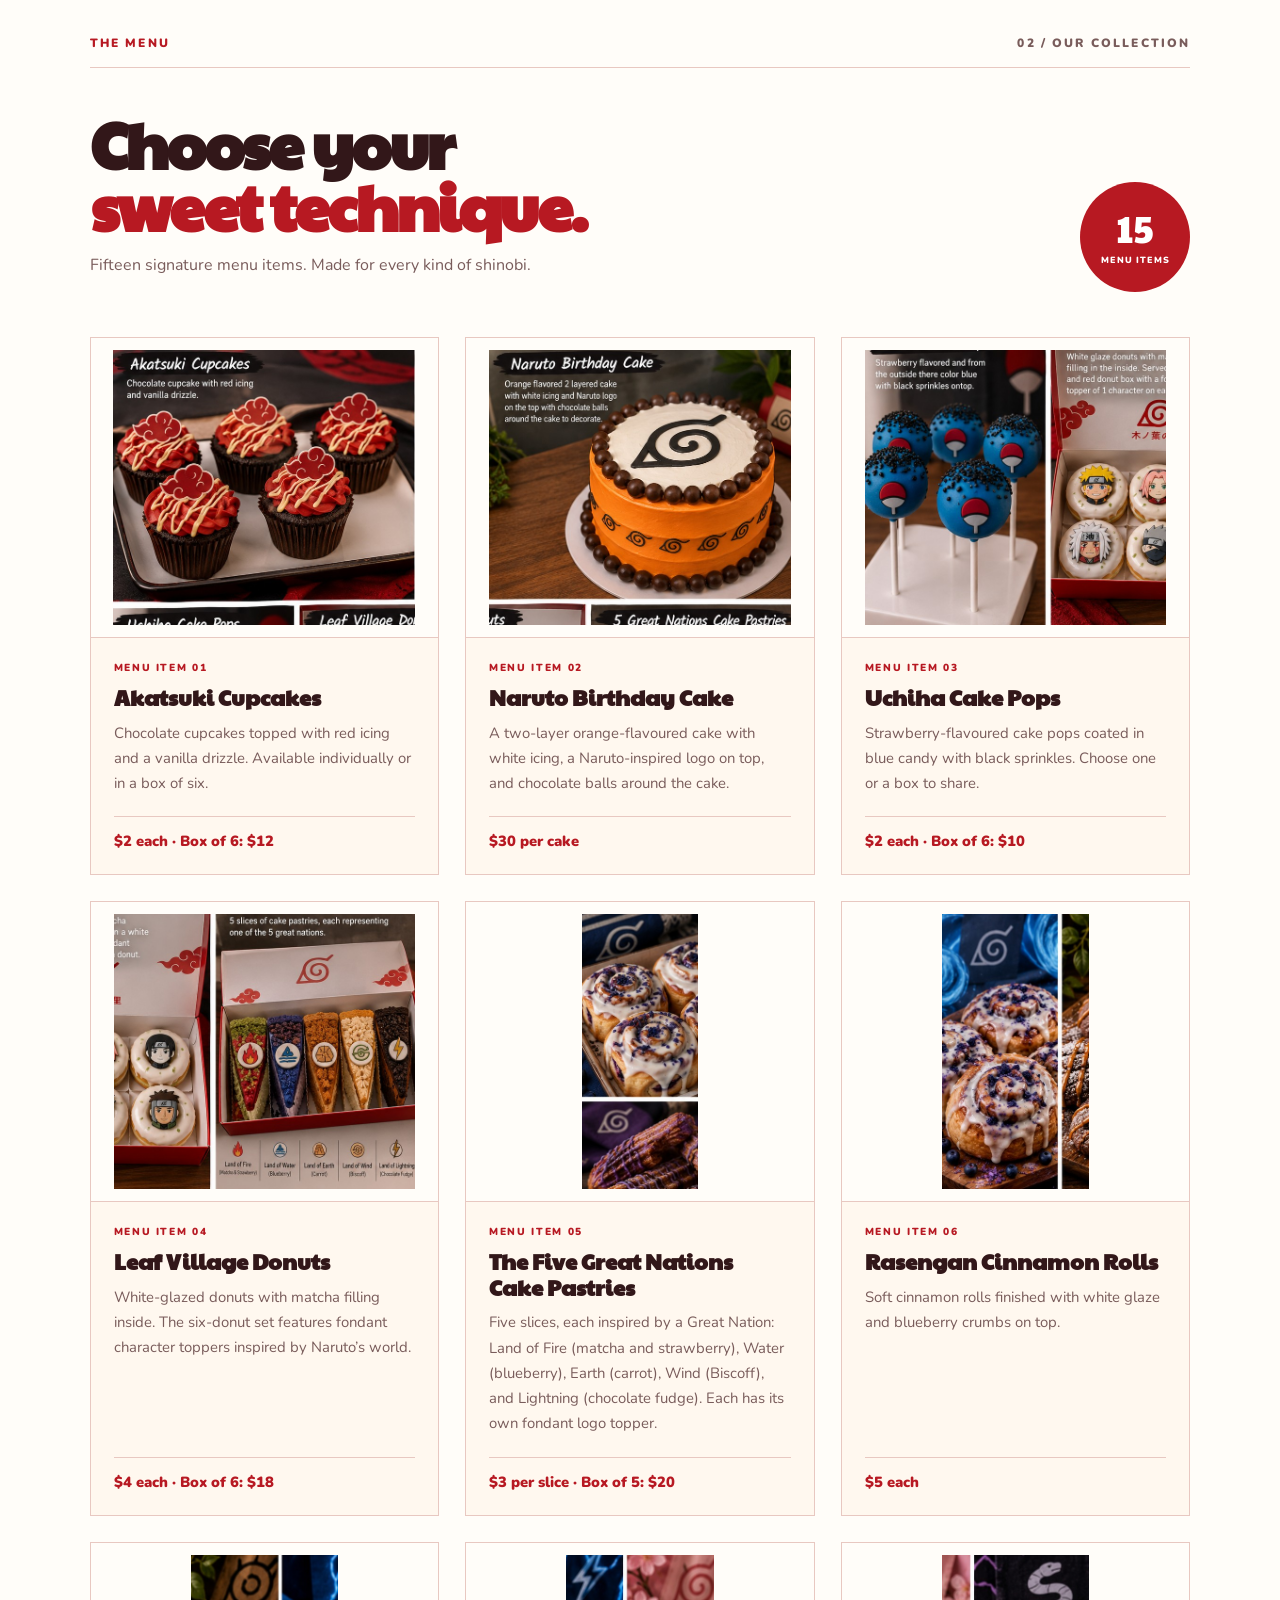
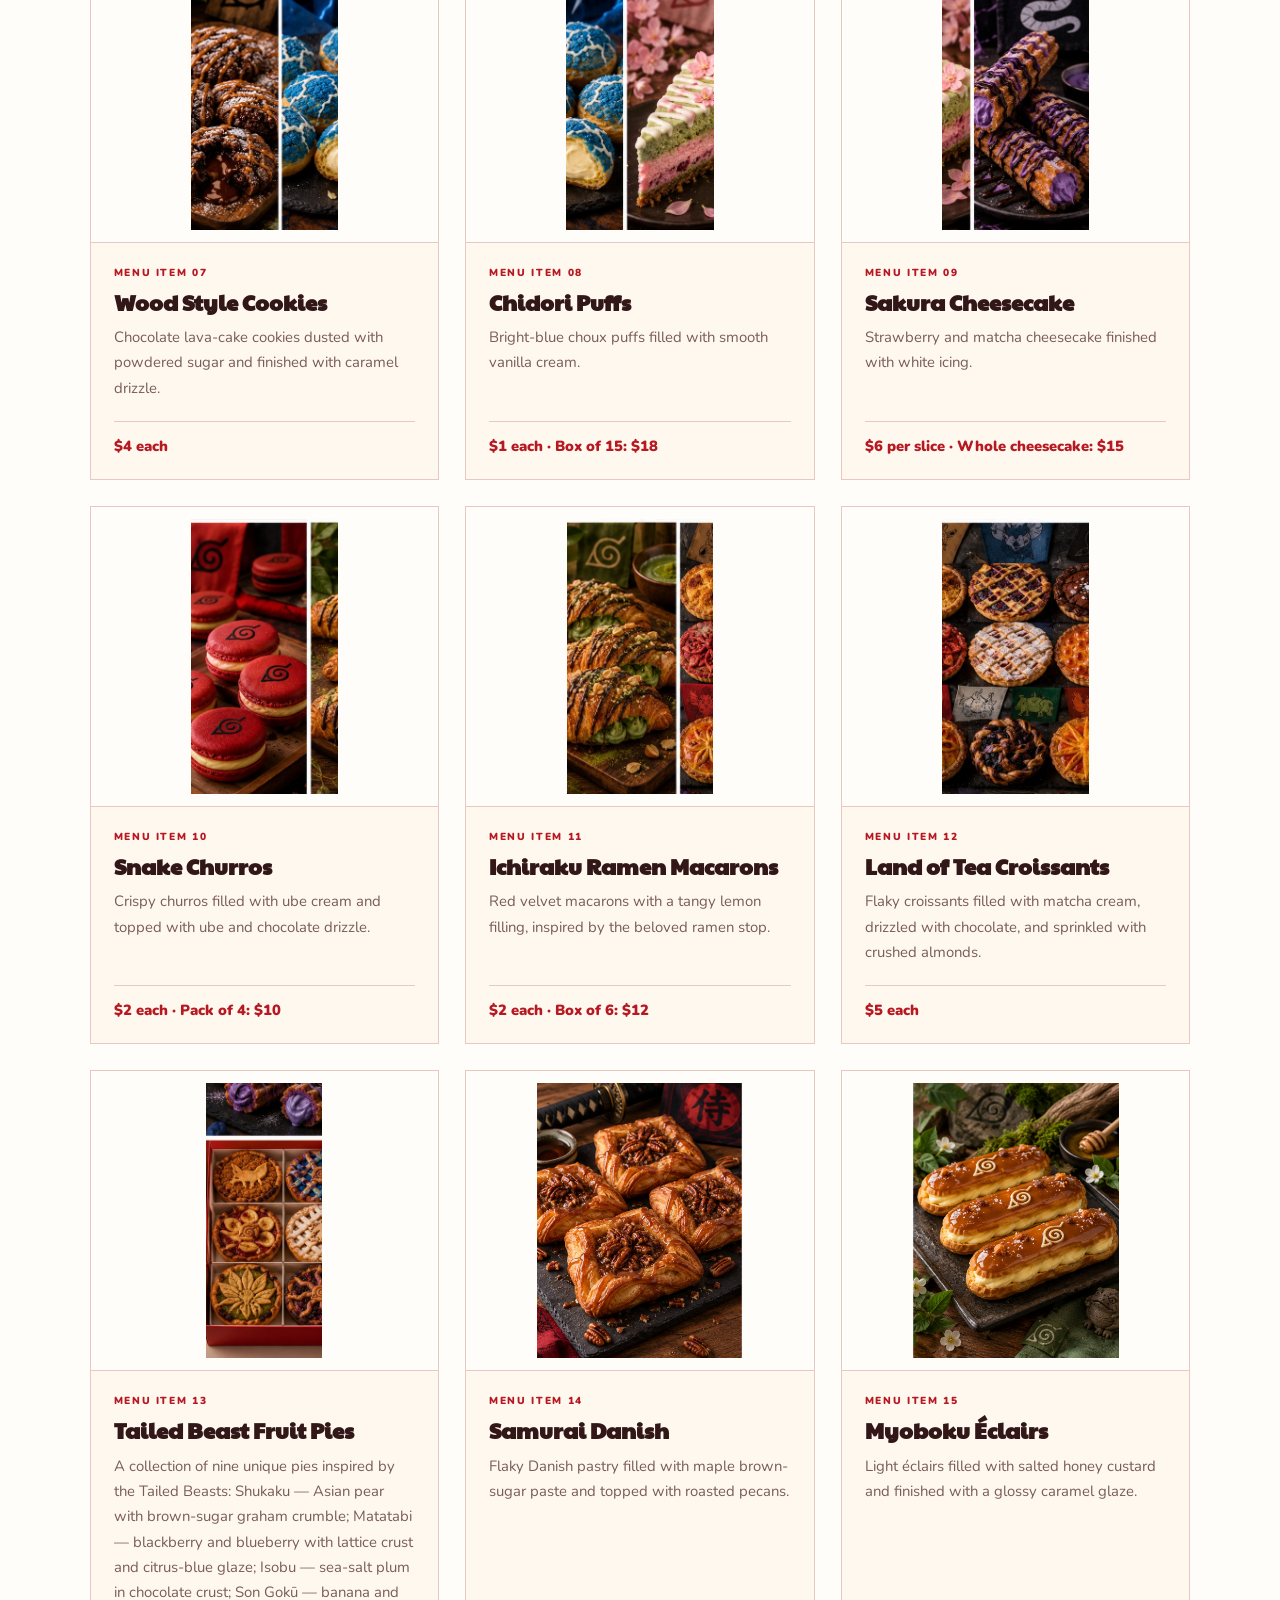
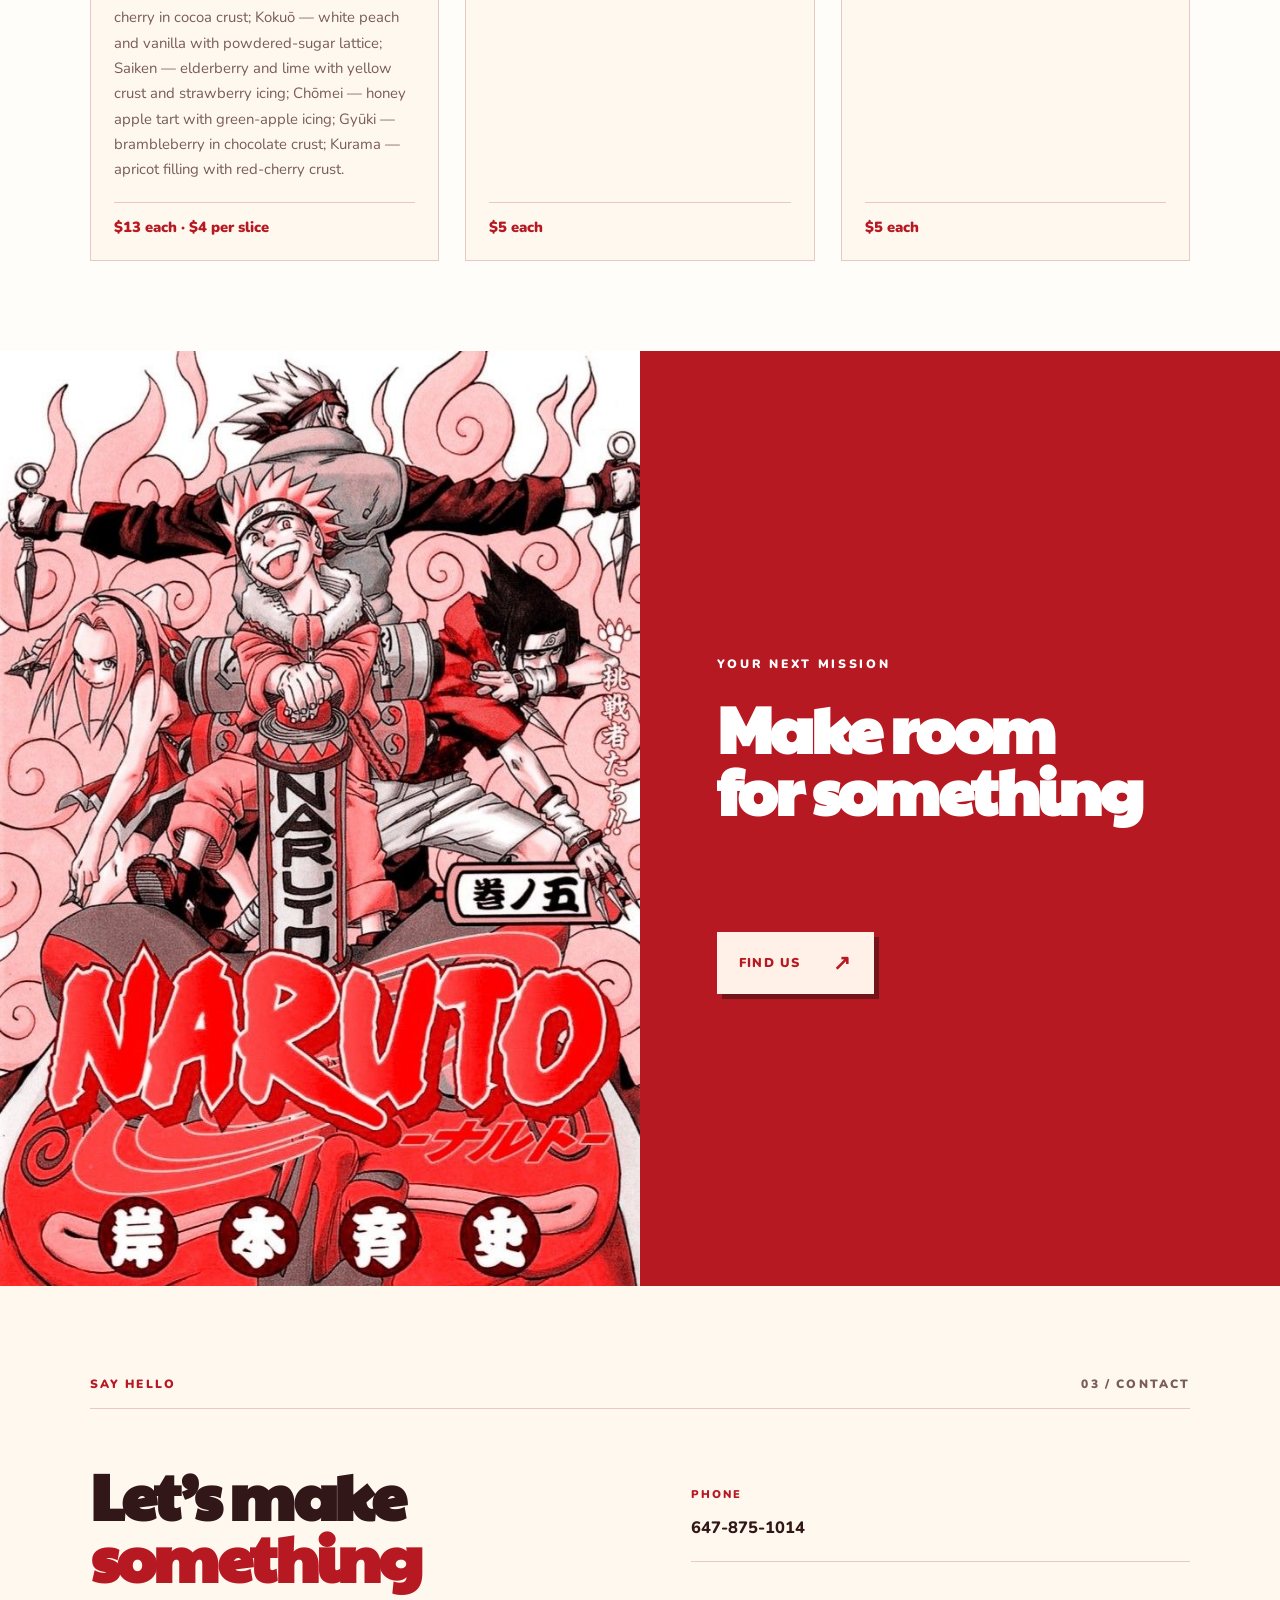
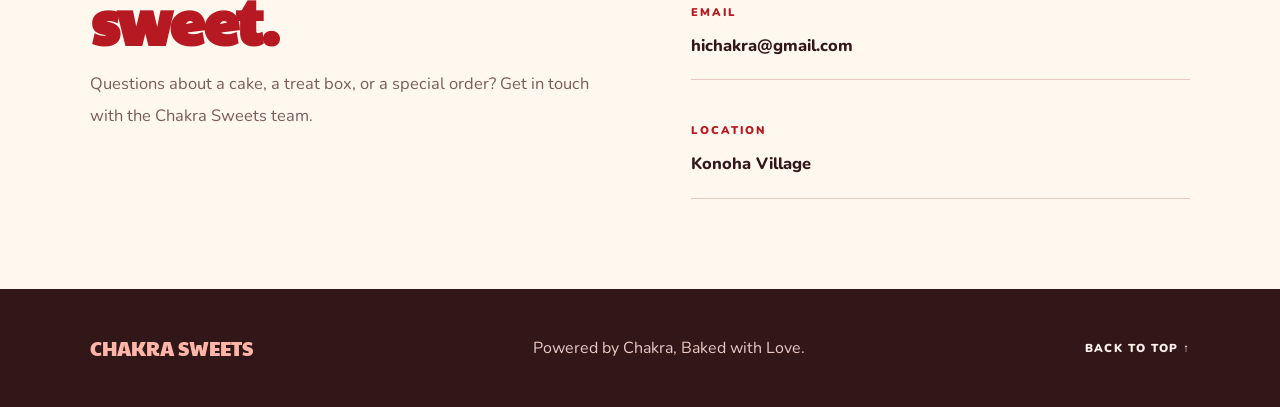
==== commit 1f6354cb: "Add files via upload" ====
--- a/index.html
+++ b/index.html
@@ -1,199 +1,67 @@
-<!DOCTYPE html>
+<!doctype html>
 <html lang="en">
 <head>
-  <meta charset="UTF-8">
-  <meta name="viewport" content="width=device-width, initial-scale=1.0">
-  <meta name="description" content="Chakra Sweets — Powered by Chakra, Baked with Love. A Naruto-inspired bakery concept.">
-  <title>Chakra Sweets | Powered by Chakra, Baked with Love</title>
-  <link rel="preconnect" href="https://fonts.googleapis.com">
-  <link rel="preconnect" href="https://fonts.gstatic.com" crossorigin>
-  <link href="https://fonts.googleapis.com/css2?family=Nunito:wght@400;600;700;800;900&family=Russo+One&display=swap" rel="stylesheet">
-  <link rel="stylesheet" href="style.css">
+<meta charset="utf-8"><meta name="viewport" content="width=device-width, initial-scale=1">
+<title>Chakra Sweets | Powered by Chakra, Baked with Love.</title>
+<meta name="description" content="Chakra Sweets — Naruto-inspired bakery treats, cakes, pastries, and more.">
+<link rel="icon" type="image/png" href="images/chakra-sweets-logo.png">
+<link rel="apple-touch-icon" href="images/chakra-sweets-logo.png">
+<link rel="stylesheet" href="style.css">
 </head>
 <body>
-  <div class="topline"><span>🍥 FRESH FROM THE HIDDEN LEAF OVEN</span><span>Made with care • Served with ninja spirit</span></div>
-  <header class="site-header">
-    <a class="brand" href="#home" aria-label="Chakra Sweets home">
-      <span class="brand-mark">✦</span>
-      <span><strong>CHAKRA</strong><small>SWEETS</small></span>
-    </a>
-    <button class="menu-toggle" aria-label="Open navigation" aria-expanded="false">☰</button>
-    <nav class="nav">
-      <a href="#home">Home</a><a href="#about">Our Story</a><a href="#menu">Menu</a><a href="#contact">Contact</a>
-      <a class="nav-cta" href="#menu">Explore Treats <span>↗</span></a>
-    </nav>
-  </header>
-
-  <main>
-    <section class="hero" id="home">
-      <div class="hero-pattern"></div>
-      <div class="hero-copy">
-        <div class="eyebrow"><span class="eyebrow-line"></span> YOUR NEW FAVOURITE HIDEOUT</div>
-        <h1>A little<br><em>sweetness.</em><br>A lot of <span>chakra.</span></h1>
-        <p class="hero-slogan">Powered by Chakra, Baked with Love.</p>
-        <p class="hero-desc">Welcome to Chakra Sweets, where anime-inspired imagination meets freshly baked goodness. Every treat is made to bring a little joy to your day—shinobi style.</p>
-        <div class="hero-actions"><a class="button button-orange" href="#menu">Explore the Menu <span>→</span></a><a class="text-link" href="#about">Meet our bakery <span>↗</span></a></div>
-        <div class="hero-note"><span class="leaf-symbol">✦</span><span><strong>CRAFTED WITH CARE</strong><small>Small-batch bakes. Big main-character energy.</small></span></div>
-      </div>
-      <div class="hero-art" aria-label="Illustration of a bakery cupcake with a ninja-inspired swirl">
-        <div class="sun-disc"></div><div class="orbit orbit-one"></div><div class="orbit orbit-two"></div>
-        <div class="spark spark-one">✦</div><div class="spark spark-two">✧</div><div class="spark spark-three">✦</div>
-        <div class="big-cookie"><div class="cookie-icing"><span class="icing-swirl">〰</span><span class="icing-star">✦</span></div><div class="cookie-base"></div><div class="cookie-chip c1"></div><div class="cookie-chip c2"></div><div class="cookie-chip c3"></div></div>
-        <div class="floating-tag tag-top">BAKED FRESH <span>✦</span></div><div class="floating-tag tag-bottom">SWEET • BOLD • FUN</div>
-        <div class="seal">CS<br><small>EST.</small><br>2026</div>
-      </div>
-      <div class="hero-bottom"><span>01 / A SWEETER KIND OF ADVENTURE</span><span>SCROLL TO DISCOVER ↓</span></div>
-    </section>
-
-    <section class="ticker" aria-label="Bakery highlights"><div>FRESHLY BAKED <span>✦</span> NINJA-APPROVED TREATS <span>✦</span> MADE WITH LOVE <span>✦</span> FRESHLY BAKED <span>✦</span> NINJA-APPROVED TREATS <span>✦</span> MADE WITH LOVE <span>✦</span></div></section>
-
-    <section class="about section-pad" id="about">
-      <div class="section-label">02 — OUR STORY</div>
-      <div class="about-grid">
-        <div><h2>Every legend<br>deserves a <em>treat.</em></h2></div>
-        <div class="about-copy"><p>Inspired by the adventurous world of Naruto, Chakra Sweets is a playful bakery concept for anyone who believes the best moments are made sweeter with a little imagination.</p><p>From soft cookies to celebration cakes, we bring together comforting bakery classics and fun names inspired by the shinobi world. Our mission is simple: make every bite feel like a small victory.</p><a class="text-link dark-link" href="#menu">Find your next favourite <span>↗</span></a></div>
-      </div>
-      <div class="values">
-        <article><span class="value-icon">✧</span><h3>Made with heart</h3><p>Thoughtful bakes and cheerful details in every order.</p></article>
-        <article><span class="value-icon">☼</span><h3>Big flavour energy</h3><p>Classic bakery favourites with a fun, creative twist.</p></article>
-        <article><span class="value-icon">🍥</span><h3>For every shinobi</h3><p>A welcoming sweet stop for fans, friends, and families.</p></article>
-      </div>
-    </section>
-
-    <section class="menu-section section-pad" id="menu">
-      <div class="menu-heading"><div><div class="section-label light-label">03 — THE MISSION MENU</div><h2>Choose your <em>treat.</em></h2></div><p>15 Naruto-inspired menu items, each with its own flavour and style.<br><small>Sample menu and prices for this school project.</small></p></div>
-      <div class="menu-filters" role="group" aria-label="Filter menu">
-        <button class="filter active" data-filter="all">All treats <span>15</span></button>
-        <button class="filter" data-filter="cookies">Cookies & macarons <span>2</span></button>
-        <button class="filter" data-filter="cakes">Cakes & cupcakes <span>4</span></button>
-        <button class="filter" data-filter="pastries">Pastries & more <span>8</span></button>
-        <button class="filter" data-filter="pies">Tailed Beast pies <span>1</span></button>
-      </div>
-      <div class="menu-grid">
-        <article class="menu-card" data-category="cakes">
-          <img class="menu-photo" src="images/akatsuki-cupcakes.jpg" alt="Akatsuki Cupcakes" loading="lazy">
-          <div class="item-meta"><span>AKATSUKI COLLECTION</span><b>$4.50</b></div>
-          <h3>Akatsuki Cupcakes</h3>
-          <p>Chocolate cupcakes topped with bold red icing, delicate vanilla drizzle, and signature red-cloud fondant toppers.</p>
-        </article>
-        <article class="menu-card" data-category="cakes">
-          <img class="menu-photo" src="images/naruto-birthday-cake.jpg" alt="Naruto Birthday Cake" loading="lazy">
-          <div class="item-meta"><span>HOKAGE CELEBRATION</span><b>$48.00 / cake</b></div>
-          <h3>Naruto Birthday Cake</h3>
-          <p>A two-layer orange-flavoured cake covered in white icing, finished with a Naruto-inspired symbol and chocolate balls around the edge.</p>
-        </article>
-        <article class="menu-card" data-category="pastries">
-          <img class="menu-photo" src="images/uchiha-cake-pops.jpg" alt="Uchiha Cake Pops" loading="lazy">
-          <div class="item-meta"><span>UCHIHA COLLECTION</span><b>$3.25 each</b></div>
-          <h3>Uchiha Cake Pops</h3>
-          <p>Strawberry cake pops coated in vivid blue candy coating, finished with crunchy black sprinkles and an Uchiha-inspired emblem.</p>
-        </article>
-        <article class="menu-card" data-category="pastries">
-          <img class="menu-photo" src="images/leaf-village-donuts.jpg" alt="Leaf Village Donuts" loading="lazy">
-          <div class="item-meta"><span>HIDDEN LEAF BOX</span><b>$22.00 / box</b></div>
-          <h3>Leaf Village Donuts</h3>
-          <p>Six white-glazed donuts with matcha filling, each topped with a fondant character topper inspired by Naruto, Sakura, Sai, Jiraiya, Kakashi, and Yamato.</p>
-        </article>
-        <article class="menu-card" data-category="cakes">
-          <img class="menu-photo" src="images/great-nations-cake-pastries.jpg" alt="The Five Great Nations Cake Pastries" loading="lazy">
-          <div class="item-meta"><span>FIVE NATIONS COLLECTION</span><b>$24.00 / set</b></div>
-          <h3>The Five Great Nations Cake Pastries</h3>
-          <p>Five cake slices representing Fire (matcha-strawberry), Water (blueberry), Earth (carrot), Wind (Biscoff), and Lightning (chocolate fudge), each with a fondant village emblem.</p>
-        </article>
-        <article class="menu-card" data-category="pastries">
-          <img class="menu-photo" src="images/rasengan-cinnamon-rolls.jpg" alt="Rasengan Cinnamon Rolls" loading="lazy">
-          <div class="item-meta"><span>SPINNING JUTSU</span><b>$4.50 each</b></div>
-          <h3>Rasengan Cinnamon Rolls</h3>
-          <p>Soft cinnamon rolls with smooth white glaze and blueberry crumbs inspired by the swirling blue Rasengan.</p>
-        </article>
-        <article class="menu-card" data-category="cookies">
-          <img class="menu-photo" src="images/wood-style-cookies.jpg" alt="Wood Style Cookies" loading="lazy">
-          <div class="item-meta"><span>WOOD STYLE</span><b>$3.75 each</b></div>
-          <h3>Wood Style Cookies</h3>
-          <p>Chocolate lava-cake cookies with a rich soft centre, powdered sugar, and ribbons of caramel drizzle.</p>
-        </article>
-        <article class="menu-card" data-category="pastries">
-          <img class="menu-photo" src="images/chidori-puffs.jpg" alt="Chidori Puffs" loading="lazy">
-          <div class="item-meta"><span>LIGHTNING STYLE</span><b>$4.25 each</b></div>
-          <h3>Chidori Puffs</h3>
-          <p>Airy choux puffs with a striking blue finish and silky vanilla filling, inspired by Chidori's crackling energy.</p>
-        </article>
-        <article class="menu-card" data-category="cakes">
-          <img class="menu-photo" src="images/sakura-cheesecake.jpg" alt="Sakura Cheesecake" loading="lazy">
-          <div class="item-meta"><span>CHERRY BLOSSOM SPECIAL</span><b>$6.50 / slice</b></div>
-          <h3>Sakura Cheesecake</h3>
-          <p>Creamy strawberry-and-matcha cheesecake with a crumb base, smooth white icing, and fresh strawberry decorations.</p>
-        </article>
-        <article class="menu-card" data-category="pastries">
-          <img class="menu-photo" src="images/snake-churros.jpg" alt="Snake Churros" loading="lazy">
-          <div class="item-meta"><span>SNAKE STYLE</span><b>$5.00 / serving</b></div>
-          <h3>Snake Churros</h3>
-          <p>Golden churros filled with smooth ube cream and finished with purple ube and rich chocolate drizzle.</p>
-        </article>
-        <article class="menu-card" data-category="cookies">
-          <img class="menu-photo" src="images/ichiraku-ramen-macarons.jpg" alt="Ichiraku Ramen Macarons" loading="lazy">
-          <div class="item-meta"><span>ICHIRAKU SPECIAL</span><b>$3.25 each</b></div>
-          <h3>Ichiraku Ramen Macarons</h3>
-          <p>Red velvet macarons with bright lemon filling, combining rich cocoa flavour with a fresh citrus finish.</p>
-        </article>
-        <article class="menu-card" data-category="pastries">
-          <img class="menu-photo" src="images/land-of-tea-croissants.jpg" alt="Land of Tea Croissants" loading="lazy">
-          <div class="item-meta"><span>LAND OF TEA</span><b>$4.75 each</b></div>
-          <h3>Land of Tea Croissants</h3>
-          <p>Flaky croissants filled with matcha cream, topped with chocolate drizzle and crushed almonds.</p>
-        </article>
-        <article class="menu-card" data-category="pies">
-          <img class="menu-photo" src="images/tailed-beast-pies.jpg" alt="Tailed Beast Fruit Pies" loading="lazy">
-          <div class="item-meta"><span>NINE-TAIL COLLECTION</span><b class="price-note">Nine flavours</b></div>
-          <h3>Tailed Beast Fruit Pies</h3>
-          <div class="pie-description">Nine pies inspired by the Tailed Beasts:<ul class="pie-flavour-list">
-<li><strong>Shukaku — Pear:</strong> Asian pear with brown-sugar graham crumble.</li>
-<li><strong>Matatabi — Blackberry &amp; Blueberry:</strong> berry lattice pie with citrus-blue glaze.</li>
-<li><strong>Isobu — Sea-Salt Plum:</strong> tart red plums in chocolate crust.</li>
-<li><strong>Son Gokū — Banana &amp; Cherry:</strong> banana and cherry compote in cocoa pastry.</li>
-<li><strong>Kokuō — White Peach &amp; Vanilla:</strong> vanilla white-peach filling with powdered-sugar lattice.</li>
-<li><strong>Saiken — Elderberry &amp; Lime:</strong> elderberry-lime filling with yellow crust and strawberry icing.</li>
-<li><strong>Chōmei — Apple &amp; Honey:</strong> Honeycrisp apples, honey, and green-apple icing.</li>
-<li><strong>Gyūki — Brambleberry:</strong> marionberries, black currants, and dark cherries in chocolate crust.</li>
-<li><strong>Kurama — Apricot:</strong> orange apricots with a red cherry-inspired crust.</li>
-</ul></div>
-        </article>
-        <article class="menu-card" data-category="pastries">
-          <img class="menu-photo" src="images/samurai-danish.jpg" alt="Samurai Danish" loading="lazy">
-          <div class="item-meta"><span>SAMURAI SPECIAL</span><b>$4.75 each</b></div>
-          <h3>Samurai Danish</h3>
-          <p>Golden flaky Danish filled with maple brown-sugar paste, topped with roasted pecans and maple drizzle.</p>
-        </article>
-        <article class="menu-card" data-category="pastries">
-          <img class="menu-photo" src="images/myoboku-eclairs.jpg" alt="Myoboku Éclairs" loading="lazy">
-          <div class="item-meta"><span>MOUNT MYŌBOKU</span><b>$5.25 each</b></div>
-          <h3>Myoboku Éclairs</h3>
-          <p>Light éclairs filled with salted honey custard and finished with smooth caramel glaze and a delicate sprinkle of sea salt.</p>
-        </article>
-      </div>
-      <p class="menu-footnote">Please tell us about allergies before ordering. Menu items and prices are fictional examples created for this assignment.</p>
-    </section>
-
-    <section class="quote-band"><div class="quote-mark">“</div><p>Hard work is the secret ingredient.<br><em>Every great shinobi needs a snack.</em></p><span>— THE CHAKRA SWEETS WAY</span></section>
-
-    <section class="contact section-pad" id="contact">
-      <div class="contact-info"><div class="section-label">04 — SEND A MESSAGE</div><h2>Let’s make<br>something <em>sweet.</em></h2><p>Have a question, a celebration coming up, or a special treat in mind? Send our fictional bakery team a message.</p>
-        <div class="contact-detail"><span class="contact-icon">✉</span><div><small>EMAIL</small><strong>hello@chakrasweets.example</strong></div></div>
-        <div class="contact-detail"><span class="contact-icon">☎</span><div><small>PHONE</small><strong>(555) 010-2026</strong></div></div>
-        <div class="contact-detail"><span class="contact-icon">⌖</span><div><small>FIND OUR HIDEOUT</small><strong>Hidden Leaf Village, Konoha<br><small>Fictional location for school project</small></strong></div></div>
-      </div>
-      <form class="contact-form" id="contactForm">
-        <div class="form-top"><span>YOUR MESSAGE SCROLL</span><span>✦</span></div>
-        <label for="name">Your name</label><input id="name" name="name" type="text" placeholder="Enter your name" required>
-        <label for="email">Email address</label><input id="email" name="email" type="email" placeholder="you@example.com" required>
-        <label for="topic">What can we help with?</label><select id="topic" name="topic"><option>General question</option><option>Custom cake idea</option><option>Menu question</option><option>School project feedback</option></select>
-        <label for="message">Your message</label><textarea id="message" name="message" rows="4" placeholder="Tell us what you're dreaming up..." required></textarea>
-        <button class="button button-orange submit-button" type="submit">Send your message <span>→</span></button>
-        <p class="form-note" id="formNote">Demo form for a school project — it does not send or store messages.</p>
-      </form>
-    </section>
-  </main>
-  <footer class="footer"><a class="brand footer-brand" href="#home"><span class="brand-mark">✦</span><span><strong>CHAKRA</strong><small>SWEETS</small></span></a><p>Powered by Chakra, Baked with Love.</p><a href="#home" class="back-top">BACK TO TOP ↑</a><small class="copyright">© 2026 Chakra Sweets • Fictional student bakery concept</small></footer>
-  <script src="script.js"></script>
-</body>
-</html>
+<header class="site-header"><a class="brand" href="#home"><img src="images/chakra-sweets-logo.png" alt="Chakra Sweets logo"><span>CHAKRA <b>SWEETS</b></span></a>
+<nav><a href="#home">Home</a><a href="#story">Our Story</a><a href="#menu">Menu</a><a href="#contact">Contact</a></nav></header>
+<main>
+<section class="hero" id="home"><div class="hero-art"><img src="images/naruto-art-1.jpg" alt="Anime-inspired red and cream artwork"></div><div class="hero-content"><p class="eyebrow">A LITTLE MAGIC IN EVERY BITE</p><h1>CHAKRA<br><em>SWEETS</em></h1><p class="slogan">Powered by Chakra,<br>Baked with Love.</p><p class="hero-intro">A hidden village for extraordinary treats. Discover handcrafted cakes, pastries, and sweets inspired by the world of Naruto.</p><a class="cta" href="#menu">EXPLORE THE MENU <span>↗</span></a></div><div class="hero-stamp">MADE WITH<br>LOVE & CHAKRA</div></section>
+<section class="ticker"><span>BAKED WITH LOVE</span><b>✦</b><span>INSPIRED BY NARUTO</span><b>✦</b><span>SHINOBI APPROVED</span><b>✦</b><span>BAKED WITH LOVE</span></section>
+<section class="story section" id="story"><div class="section-kicker">OUR STORY <span>01 / THE WAY</span></div><div class="story-grid"><h2>Every great<br>shinobi deserves<br><em>a sweet reward.</em></h2><div><p>Chakra Sweets is a Naruto-inspired bakery where the spirit of the Hidden Leaf meets the art of baking. Inspired by beloved characters, legendary techniques, and the villages of the shinobi world, our treats bring a little adventure to every bite.</p><p>From bold red-and-white creations to matcha-filled pastries and legendary fruit pies, every recipe is made to feel special. Gather your team, choose your favourite treat, and let your next sweet adventure begin.</p><blockquote>“Hard work is the secret ingredient.<br><em>Every great shinobi needs a snack.</em><br><strong>— THE CHAKRA SWEETS WAY</strong></blockquote></div></div></section>
+<section class="menu-section section" id="menu"><div class="section-kicker">THE MENU <span>02 / OUR COLLECTION</span></div><div class="menu-heading"><div><h2>Choose your<br><em>sweet technique.</em></h2><p>Fifteen signature menu items. Made for every kind of shinobi.</p></div><div class="menu-seal">15<br><small>MENU ITEMS</small></div></div><div class="product-grid"><article class="product-card">
+      <div class="product-image"><img src="images/classic-1.jpg" alt="Akatsuki Cupcakes" loading="lazy"></div>
+      <div class="product-copy"><span class="item-number">MENU ITEM 01</span><h3>Akatsuki Cupcakes</h3><p>Chocolate cupcakes topped with red icing and a vanilla drizzle. Available individually or in a box of six.</p><div class="price">$2 each · Box of 6: $12</div></div>
+    </article><article class="product-card">
+      <div class="product-image"><img src="images/classic-2.jpg" alt="Naruto Birthday Cake" loading="lazy"></div>
+      <div class="product-copy"><span class="item-number">MENU ITEM 02</span><h3>Naruto Birthday Cake</h3><p>A two-layer orange-flavoured cake with white icing, a Naruto-inspired logo on top, and chocolate balls around the cake.</p><div class="price">$30 per cake</div></div>
+    </article><article class="product-card">
+      <div class="product-image"><img src="images/classic-3.jpg" alt="Uchiha Cake Pops" loading="lazy"></div>
+      <div class="product-copy"><span class="item-number">MENU ITEM 03</span><h3>Uchiha Cake Pops</h3><p>Strawberry-flavoured cake pops coated in blue candy with black sprinkles. Choose one or a box to share.</p><div class="price">$2 each · Box of 6: $10</div></div>
+    </article><article class="product-card">
+      <div class="product-image"><img src="images/classic-4.jpg" alt="Leaf Village Donuts" loading="lazy"></div>
+      <div class="product-copy"><span class="item-number">MENU ITEM 04</span><h3>Leaf Village Donuts</h3><p>White-glazed donuts with matcha filling inside. The six-donut set features fondant character toppers inspired by Naruto’s world.</p><div class="price">$4 each · Box of 6: $18</div></div>
+    </article><article class="product-card">
+      <div class="product-image"><img src="images/catalog-1.jpg" alt="The Five Great Nations Cake Pastries" loading="lazy"></div>
+      <div class="product-copy"><span class="item-number">MENU ITEM 05</span><h3>The Five Great Nations Cake Pastries</h3><p>Five slices, each inspired by a Great Nation: Land of Fire (matcha and strawberry), Water (blueberry), Earth (carrot), Wind (Biscoff), and Lightning (chocolate fudge). Each has its own fondant logo topper.</p><div class="price">$3 per slice · Box of 5: $20</div></div>
+    </article><article class="product-card">
+      <div class="product-image"><img src="images/artisan-1.jpg" alt="Rasengan Cinnamon Rolls" loading="lazy"></div>
+      <div class="product-copy"><span class="item-number">MENU ITEM 06</span><h3>Rasengan Cinnamon Rolls</h3><p>Soft cinnamon rolls finished with white glaze and blueberry crumbs on top.</p><div class="price">$5 each</div></div>
+    </article><article class="product-card">
+      <div class="product-image"><img src="images/artisan-2.jpg" alt="Wood Style Cookies" loading="lazy"></div>
+      <div class="product-copy"><span class="item-number">MENU ITEM 07</span><h3>Wood Style Cookies</h3><p>Chocolate lava-cake cookies dusted with powdered sugar and finished with caramel drizzle.</p><div class="price">$4 each</div></div>
+    </article><article class="product-card">
+      <div class="product-image"><img src="images/artisan-3.jpg" alt="Chidori Puffs" loading="lazy"></div>
+      <div class="product-copy"><span class="item-number">MENU ITEM 08</span><h3>Chidori Puffs</h3><p>Bright-blue choux puffs filled with smooth vanilla cream.</p><div class="price">$1 each · Box of 15: $18</div></div>
+    </article><article class="product-card">
+      <div class="product-image"><img src="images/artisan-4.jpg" alt="Sakura Cheesecake" loading="lazy"></div>
+      <div class="product-copy"><span class="item-number">MENU ITEM 09</span><h3>Sakura Cheesecake</h3><p>Strawberry and matcha cheesecake finished with white icing.</p><div class="price">$6 per slice · Whole cheesecake: $15</div></div>
+    </article><article class="product-card">
+      <div class="product-image"><img src="images/artisan-5.jpg" alt="Snake Churros" loading="lazy"></div>
+      <div class="product-copy"><span class="item-number">MENU ITEM 10</span><h3>Snake Churros</h3><p>Crispy churros filled with ube cream and topped with ube and chocolate drizzle.</p><div class="price">$2 each · Pack of 4: $10</div></div>
+    </article><article class="product-card">
+      <div class="product-image"><img src="images/artisan-6.jpg" alt="Ichiraku Ramen Macarons" loading="lazy"></div>
+      <div class="product-copy"><span class="item-number">MENU ITEM 11</span><h3>Ichiraku Ramen Macarons</h3><p>Red velvet macarons with a tangy lemon filling, inspired by the beloved ramen stop.</p><div class="price">$2 each · Box of 6: $12</div></div>
+    </article><article class="product-card">
+      <div class="product-image"><img src="images/artisan-7.jpg" alt="Land of Tea Croissants" loading="lazy"></div>
+      <div class="product-copy"><span class="item-number">MENU ITEM 12</span><h3>Land of Tea Croissants</h3><p>Flaky croissants filled with matcha cream, drizzled with chocolate, and sprinkled with crushed almonds.</p><div class="price">$5 each</div></div>
+    </article><article class="product-card">
+      <div class="product-image"><img src="images/catalog-6.jpg" alt="Tailed Beast Fruit Pies" loading="lazy"></div>
+      <div class="product-copy"><span class="item-number">MENU ITEM 13</span><h3>Tailed Beast Fruit Pies</h3><p>A collection of nine unique pies inspired by the Tailed Beasts: Shukaku — Asian pear with brown-sugar graham crumble; Matatabi — blackberry and blueberry with lattice crust and citrus-blue glaze; Isobu — sea-salt plum in chocolate crust; Son Gokū — banana and cherry in cocoa crust; Kokuō — white peach and vanilla with powdered-sugar lattice; Saiken — elderberry and lime with yellow crust and strawberry icing; Chōmei — honey apple tart with green-apple icing; Gyūki — brambleberry in chocolate crust; Kurama — apricot filling with red-cherry crust.</p><div class="price">$13 each · $4 per slice</div></div>
+    </article><article class="product-card">
+      <div class="product-image"><img src="images/samurai-danish.jpg" alt="Samurai Danish" loading="lazy"></div>
+      <div class="product-copy"><span class="item-number">MENU ITEM 14</span><h3>Samurai Danish</h3><p>Flaky Danish pastry filled with maple brown-sugar paste and topped with roasted pecans.</p><div class="price">$5 each</div></div>
+    </article><article class="product-card">
+      <div class="product-image"><img src="images/myoboku-eclairs.jpg" alt="Myoboku Éclairs" loading="lazy"></div>
+      <div class="product-copy"><span class="item-number">MENU ITEM 15</span><h3>Myoboku Éclairs</h3><p>Light éclairs filled with salted honey custard and finished with a glossy caramel glaze.</p><div class="price">$5 each</div></div>
+    </article></div></section>
+<section class="banner"><img src="images/naruto-art-2.jpg" alt="Naruto-inspired team artwork"><div><p class="eyebrow">YOUR NEXT MISSION</p><h2>Make room<br>for something <em>sweet.</em></h2><a class="cta light" href="#contact">FIND US <span>↗</span></a></div></section>
+<section class="contact section" id="contact"><div class="section-kicker">SAY HELLO <span>03 / CONTACT</span></div><div class="contact-grid"><div><h2>Let’s make<br><em>something sweet.</em></h2><p>Questions about a cake, a treat box, or a special order? Get in touch with the Chakra Sweets team.</p></div><div class="contact-details"><div><span>PHONE</span><p><a href="tel:+16478751014">647-875-1014</a></p></div><div><span>EMAIL</span><p><a href="mailto:hichakra@gmail.com">hichakra@gmail.com</a></p></div><div><span>LOCATION</span><p>Konoha Village</p></div></div></div></section>
+</main><footer><a class="footer-brand" href="#home">CHAKRA SWEETS</a><p>Powered by Chakra, Baked with Love.</p><a href="#home">BACK TO TOP ↑</a></footer>
+</body></html>
--- a/style.css
+++ b/style.css
@@ -1,41 +1,4 @@
-*{box-sizing:border-box} :root{--ink:#22211f;--paper:#fffaf1;--orange:#f47735;--orange-dark:#d95320;--green:#314d38;--mint:#dce7d5;--pink:#f5c7bd;--muted:#766f66}html{scroll-behavior:smooth;scroll-padding-top:90px}body{margin:0;background:var(--paper);color:var(--ink);font-family:'Nunito',sans-serif}a{color:inherit;text-decoration:none}.topline{height:32px;background:var(--green);color:#f8f1df;display:flex;align-items:center;justify-content:space-between;padding:0 5.5%;font-size:10px;font-weight:900;letter-spacing:1.5px}.site-header{height:84px;display:flex;align-items:center;justify-content:space-between;padding:0 5.5%;background:var(--paper);position:sticky;top:0;z-index:10;border-bottom:1px solid #e9e0d2}.brand{display:flex;align-items:center;gap:10px}.brand-mark{height:40px;width:40px;background:var(--orange);color:white;border-radius:50%;display:grid;place-items:center;font-size:24px;box-shadow:inset 0 0 0 4px #f89b68}.brand strong,.brand small{display:block;font-family:'Russo One',sans-serif;line-height:1.05;letter-spacing:1px}.brand strong{font-size:20px}.brand small{font-size:11px;letter-spacing:4px;color:var(--orange-dark);margin-top:4px}.nav{display:flex;align-items:center;gap:30px;font-size:13px;font-weight:800}.nav a:not(.nav-cta):hover,.text-link:hover{color:var(--orange-dark)}.nav-cta{padding:13px 17px;background:var(--ink);color:white;border-radius:4px}.nav-cta span{color:#ff9a5d;margin-left:12px}.menu-toggle{display:none;border:0;background:transparent;font-size:25px}.hero{position:relative;min-height:620px;padding:75px 8% 65px;display:grid;grid-template-columns:1fr 1fr;align-items:center;overflow:hidden;background:#f8efdf}.hero:before{content:"";position:absolute;inset:0;background-image:radial-gradient(#d7c8b1 1px,transparent 1px);background-size:22px 22px;opacity:.3;pointer-events:none}.hero-copy{position:relative;z-index:2;max-width:570px}.eyebrow,.section-label{font-size:10px;font-weight:900;letter-spacing:2.5px;color:var(--orange-dark);display:flex;align-items:center;gap:12px}.eyebrow-line{height:2px;width:34px;background:var(--orange)}h1,h2,h3,p{margin-top:0}h1,h2{font-family:'Russo One',sans-serif;font-weight:400;letter-spacing:-1.8px}h1{font-size:clamp(54px,6vw,86px);line-height:.99;margin:23px 0 20px}h1 em,h2 em{font-style:normal;color:var(--orange)}h1 span{color:var(--green)}.hero-slogan{font-size:18px;font-weight:900;margin-bottom:10px}.hero-desc{font-size:15px;line-height:1.8;color:#655f56;max-width:450px}.hero-actions{display:flex;align-items:center;gap:25px;margin-top:30px}.button{display:inline-flex;justify-content:center;align-items:center;gap:24px;padding:16px 20px;border:0;border-radius:4px;font:900 12px 'Nunito',sans-serif;cursor:pointer}.button-orange{background:var(--orange);color:#201e1b;box-shadow:4px 4px 0 #e8b38e;transition:.2s}.button-orange:hover{transform:translate(2px,2px);box-shadow:2px 2px 0 #e8b38e}.button span{font-size:18px}.text-link{font-size:12px;font-weight:900;border-bottom:1px solid #c8b9a6;padding-bottom:5px}.hero-note{display:flex;align-items:center;gap:12px;margin-top:47px}.leaf-symbol{width:34px;height:34px;border-radius:50%;background:#dce7d5;display:grid;place-items:center;color:var(--green)}.hero-note strong,.hero-note small{display:block}.hero-note strong{font-size:10px;letter-spacing:1.4px}.hero-note small{font-size:11px;color:#81786d;margin-top:3px}.hero-art{height:430px;position:relative;display:grid;place-items:center}.sun-disc{width:310px;height:310px;background:#f6c7a2;border-radius:50%;position:absolute;top:45px;left:50%;transform:translateX(-50%);box-shadow:0 0 0 18px #f7dfc8,0 0 0 19px #e9b68f}.sun-disc:after{content:"";position:absolute;inset:18px;border:1px dashed #d98b5e;border-radius:50%}.orbit{position:absolute;border:1px solid #b5a28a;border-radius:50%;width:390px;height:150px;transform:rotate(-30deg)}.orbit-two{transform:rotate(43deg);width:340px;height:160px}.big-cookie{position:relative;z-index:2;width:240px;height:245px;display:flex;align-items:center;flex-direction:column;filter:drop-shadow(12px 15px 0 #d7a17c)}.cookie-icing{width:202px;height:153px;background:#fff8e8;border:8px solid #e9a05f;border-radius:48% 48% 42% 42%;position:relative;z-index:2;display:grid;place-items:center;transform:rotate(-7deg);box-shadow:inset 0 -12px 0 #f3d8b4}.icing-swirl{font-size:90px;color:var(--orange);font-family:serif;transform:rotate(-35deg)}.icing-star{position:absolute;top:20px;right:27px;color:var(--green);font-size:27px}.cookie-base{width:220px;height:103px;background:#c9824e;border:7px solid #9c5b36;border-radius:20px 20px 45px 45px;margin-top:-22px;transform:rotate(3deg)}.cookie-chip{position:absolute;z-index:4;background:#70412f;width:17px;height:20px;border-radius:50%;transform:rotate(25deg)}.c1{left:50px;top:160px}.c2{right:45px;top:190px}.c3{left:92px;bottom:27px}.spark{position:absolute;color:var(--orange-dark);font-size:35px;z-index:3}.spark-one{top:25px;left:16%}.spark-two{top:100px;right:6%;font-size:44px}.spark-three{bottom:35px;right:18%}.floating-tag{position:absolute;z-index:4;background:var(--paper);padding:12px 15px;font-size:9px;font-weight:900;letter-spacing:1.5px;box-shadow:4px 5px 0 #d8bca0}.tag-top{top:54px;right:3%;transform:rotate(6deg)}.tag-top span{color:var(--orange);margin-left:7px}.tag-bottom{bottom:35px;left:1%;transform:rotate(-6deg);background:var(--green);color:white}.seal{position:absolute;z-index:5;bottom:72px;right:7%;width:66px;height:66px;border:2px solid var(--green);border-radius:50%;display:grid;place-content:center;text-align:center;color:var(--green);font:15px 'Russo One',sans-serif;background:#f8efdf;transform:rotate(12deg)}.seal small{font:7px 'Nunito',sans-serif;letter-spacing:2px}.hero-bottom{position:absolute;bottom:18px;left:8%;right:8%;display:flex;justify-content:space-between;font-size:9px;font-weight:900;letter-spacing:1.5px;color:#857665}.ticker{overflow:hidden;background:var(--orange);color:#28211b;padding:15px 0;white-space:nowrap;font:15px 'Russo One',sans-serif;letter-spacing:1px}.ticker div{min-width:max-content;animation:marquee 32s linear infinite}.ticker span{padding:0 25px;color:#fff0d8}@keyframes marquee{to{transform:translateX(-30%)}}.section-pad{padding:95px 8%}.about{background:var(--paper)}.about-grid{display:grid;grid-template-columns:1fr 1fr;gap:10%;margin-top:24px}.about h2,.menu-heading h2,.contact h2{font-size:clamp(38px,4vw,58px);line-height:1.1;margin:0}.about-copy p{font-size:14px;line-height:1.9;color:#655f56}.dark-link{display:inline-block;margin-top:7px}.values{display:grid;grid-template-columns:repeat(3,1fr);gap:18px;margin-top:65px}.values article{padding:27px 24px;border:1px solid #e7ddcf;background:#fffdf8}.value-icon{display:grid;place-items:center;width:42px;height:42px;border-radius:50%;background:#f9ddc7;color:var(--orange-dark);font-size:22px;margin-bottom:22px}.values h3{font:18px 'Russo One',sans-serif;margin-bottom:9px}.values p{font-size:12px;line-height:1.7;color:var(--muted);margin:0}.menu-section{background:var(--green);color:#fff8eb}.light-label{color:#ffc08c}.menu-heading{display:flex;align-items:end;justify-content:space-between;gap:25px}.menu-heading h2{margin-top:17px}.menu-heading h2 em{color:#ffac73}.menu-heading>p{font-size:13px;line-height:1.7;color:#d7dfd1;margin:0}.menu-heading small{font-size:10px;color:#bac9b8}.menu-filters{display:flex;gap:9px;flex-wrap:wrap;margin:38px 0 25px}.filter{background:transparent;border:1px solid #71856e;color:#e7eee2;border-radius:3px;padding:11px 14px;font:800 11px 'Nunito',sans-serif;cursor:pointer}.filter span{color:#f5a16c;margin-left:10px}.filter.active,.filter:hover{background:#f8efdf;color:var(--ink);border-color:#f8efdf}.menu-grid{display:grid;grid-template-columns:repeat(3,1fr);gap:17px}.menu-card{background:#fffaf1;color:var(--ink);padding:12px 12px 20px;min-width:0;transition:transform .2s}.menu-card:hover{transform:translateY(-4px)}.menu-card[hidden]{display:none}.item-art{height:155px;display:grid;place-items:center;font-size:69px;position:relative;overflow:hidden}.item-art:before,.item-art:after{content:"";position:absolute;border:1px solid currentColor;border-radius:50%;width:125px;height:125px;opacity:.15}.item-art:after{width:160px;height:160px}.art-cookie{background:#f2d3a9}.art-red{background:#e8a19a}.art-green{background:#d5dfc5}.art-orange{background:#f7bd77}.art-pink{background:#f5cbd2}.art-dark{background:#d4c9bf}.art-yellow{background:#f3d991}.art-purple{background:#d8c9e8}.art-gold{background:#e7c18c}.art-cocoa{background:#c5a18d}.art-cream{background:#f0dfc5}.item-art>*{position:relative;z-index:1}.art-stamp{position:absolute;right:12px;top:12px;font:10px 'Russo One',sans-serif;border:1px solid currentColor;padding:5px 7px;border-radius:50%;color:#553e30}.item-meta{display:flex;justify-content:space-between;align-items:center;gap:8px;margin:17px 2px 8px;font-size:8px;letter-spacing:1px;font-weight:900;color:#81756a}.item-meta b{font-size:12px;letter-spacing:0;color:var(--orange-dark);white-space:nowrap}.menu-card h3{font:18px 'Russo One',sans-serif;margin:0 2px 8px}.menu-card p{font-size:11px;line-height:1.7;color:#766e63;margin:0 2px}.menu-footnote{font-size:10px;color:#c6d3c1;margin:22px 0 0;line-height:1.7}.quote-band{background:#f5c7bd;text-align:center;padding:64px 20px 58px;position:relative;overflow:hidden}.quote-band:before,.quote-band:after{content:"✦";position:absolute;color:#d9937f;font-size:100px;opacity:.5;top:25px}.quote-band:before{left:8%}.quote-band:after{right:8%}.quote-mark{font:70px Georgia,serif;color:var(--orange-dark);height:45px}.quote-band p{font:clamp(23px,3vw,36px) 'Russo One',sans-serif;line-height:1.4;margin:10px 0 20px}.quote-band em{font-style:normal;color:#a7472a}.quote-band>span{font-size:9px;letter-spacing:2px;font-weight:900}.contact{display:grid;grid-template-columns:1fr 1fr;gap:10%;background:#fffaf1}.contact h2{margin:22px 0}.contact-info>p{font-size:14px;line-height:1.8;color:#6d655b;max-width:400px;margin-bottom:32px}.contact-detail{display:flex;align-items:center;gap:14px;margin:20px 0}.contact-icon{width:42px;height:42px;background:#e1e9d9;color:var(--green);display:grid;place-items:center;border-radius:50%;font-size:18px}.contact-detail small{display:block;font-size:9px;font-weight:900;letter-spacing:1.5px;color:#918578;margin-bottom:4px}.contact-detail strong{font-size:12px;line-height:1.6}.contact-form{background:#f4ead9;padding:30px;display:flex;flex-direction:column;box-shadow:7px 7px 0 #dfc5a7}.form-top{display:flex;justify-content:space-between;font-size:10px;font-weight:900;letter-spacing:1.5px;margin-bottom:25px}.form-top span:last-child{color:var(--orange-dark)}.contact-form label{font-size:11px;font-weight:900;margin:14px 0 7px}.contact-form input,.contact-form select,.contact-form textarea{width:100%;border:1px solid #ded0bb;background:#fffaf1;padding:12px;font:12px 'Nunito',sans-serif;color:var(--ink);border-radius:2px;outline-color:var(--orange)}.contact-form textarea{resize:vertical}.submit-button{margin-top:20px;align-self:flex-start}.form-note{font-size:10px;line-height:1.5;color:#7e7365;margin:15px 0 0}.footer{background:#222b22;color:#f8f1df;padding:35px 8%;display:grid;grid-template-columns:1fr 1fr auto;align-items:center;gap:20px}.footer-brand strong{color:#fff}.footer p{font-size:11px;color:#c5d0c1;margin:0}.back-top{font-size:9px;font-weight:900;letter-spacing:1.5px}.copyright{grid-column:1/-1;border-top:1px solid #475346;padding-top:20px;color:#9eae9b;font-size:9px;letter-spacing:.5px}
-@media(max-width:900px){.hero{padding-left:6%;padding-right:6%;grid-template-columns:1fr 1fr}.hero-art{transform:scale(.85);margin-left:-20px}.nav{gap:15px}.menu-grid{grid-template-columns:repeat(2,1fr)}.section-pad{padding:75px 6%}.contact{gap:5%}}
-@media(max-width:680px){.topline{justify-content:center}.topline span:last-child{display:none}.site-header{height:72px;padding:0 5%}.menu-toggle{display:block}.nav{display:none;position:absolute;top:72px;left:0;right:0;background:var(--paper);padding:22px 6%;border-bottom:1px solid #e9e0d2;flex-direction:column;align-items:stretch;gap:18px}.nav.open{display:flex}.nav-cta{text-align:center}.hero{grid-template-columns:1fr;padding:55px 7% 65px}.hero-copy{max-width:none}.hero-art{height:340px;transform:scale(.82);margin:-5px 0 0}.hero-bottom{left:7%;right:7%;font-size:7px}.hero-bottom span:first-child{max-width:50%}.about-grid,.contact{grid-template-columns:1fr;gap:30px}.about-grid{margin-top:20px}.values{grid-template-columns:1fr;margin-top:35px}.values article{padding:20px}.menu-heading{align-items:start;flex-direction:column}.menu-heading>p{margin-top:5px}.menu-grid{grid-template-columns:1fr 1fr;gap:10px}.item-art{height:120px;font-size:54px}.menu-card{padding:8px 8px 14px}.menu-card h3{font-size:14px}.menu-card p{font-size:10px}.item-meta{font-size:7px;flex-wrap:wrap}.item-meta b{font-size:10px}.section-pad{padding:60px 6%}.contact-form{padding:22px}.footer{grid-template-columns:1fr auto;padding:30px 6%}.footer p{grid-column:1/-1;grid-row:2}.copyright{grid-row:3}.quote-band:before{left:-10%;font-size:70px}.quote-band:after{right:-10%;font-size:70px}}
-@media(max-width:380px){.menu-grid{grid-template-columns:1fr}.item-art{height:150px}.hero-actions{gap:15px;flex-wrap:wrap}.hero-art{margin-left:-20px;margin-right:-20px;transform:scale(.72)}}
-
-
-/* Laptop-first refinements */
-@media (min-width: 1000px) {
-  .site-header { padding-left: max(5.5%, calc((100vw - 1240px) / 2)); padding-right: max(5.5%, calc((100vw - 1240px) / 2)); }
-  .hero { min-height: 650px; padding-left: max(8%, calc((100vw - 1180px) / 2)); padding-right: max(8%, calc((100vw - 1180px) / 2)); grid-template-columns: 1.02fr .98fr; }
-  .hero-copy { max-width: 560px; }
-  .hero-art { transform: scale(1); }
-  .section-pad { padding-left: max(8%, calc((100vw - 1180px) / 2)); padding-right: max(8%, calc((100vw - 1180px) / 2)); }
-  .menu-grid { grid-template-columns: repeat(3, minmax(0, 1fr)); gap: 20px; }
-  .item-art { height: 175px; }
-  .menu-card { padding: 13px 13px 22px; }
-  .menu-card h3 { font-size: 19px; }
-  .menu-card p { font-size: 12px; }
-  .contact { grid-template-columns: 1fr .9fr; gap: 9%; }
-  .footer { padding-left: max(8%, calc((100vw - 1180px) / 2)); padding-right: max(8%, calc((100vw - 1180px) / 2)); }
-}
-
-/* Custom menu photography */
-.menu-photo{display:block;width:100%;height:205px;object-fit:cover;object-position:center;border-radius:2px;background:#e9dfd0}
-.menu-card{display:flex;flex-direction:column}
-.menu-card h3{line-height:1.25}
-.menu-card p{font-size:12px;line-height:1.7}
-.item-meta{margin-top:15px}
-@media(min-width:1000px){.menu-photo{height:220px}.menu-card p{font-size:12px}}
-@media(max-width:680px){.menu-photo{height:135px}.menu-card p{font-size:10px}}
-@media(max-width:380px){.menu-photo{height:170px}}
-
-/* Grouped Tailed Beast pie menu card */
-.pie-description{font-size:12px;line-height:1.65;color:var(--muted,#655c53)}
-.pie-flavour-list{padding-left:18px;margin:10px 0 0}
-.pie-flavour-list li{margin:0 0 7px}
-.pie-flavour-list strong{color:var(--ink,#241c18)}
-.price-note{font-size:11px;letter-spacing:.06em;text-transform:uppercase}
-.menu-card[data-category="pies"]{grid-column:span 2}
-.menu-card[data-category="pies"] .menu-photo{height:270px}
-@media(max-width:680px){.menu-card[data-category="pies"]{grid-column:span 1}.menu-card[data-category="pies"] .menu-photo{height:190px}}
+@import url('https://fonts.googleapis.com/css2?family=Nunito:wght@400;500;600;700;800;900&family=Paytone+One&display=swap');
+:root{--red:#b71922;--red2:#e33436;--cream:#fff8ef;--pink:#f7e5df;--ink:#321719;--muted:#795c5b;--line:#e8c8c1;--white:#fffdf9}
+*{box-sizing:border-box}html{scroll-behavior:smooth;scroll-padding-top:90px}body{margin:0;background:var(--cream);color:var(--ink);font-family:Nunito,Arial,sans-serif}a{color:inherit;text-decoration:none}.site-header{height:90px;padding:12px clamp(20px,5vw,82px);display:flex;align-items:center;justify-content:space-between;background:rgba(255,248,239,.96);border-bottom:1px solid var(--line);position:sticky;top:0;z-index:20}.brand{display:flex;align-items:center;gap:12px;font-family:'Paytone One',sans-serif;font-size:1.2rem;letter-spacing:.02em;color:var(--red)}.brand img{width:62px;height:62px;object-fit:contain}.brand b{color:var(--ink)}nav{display:flex;gap:clamp(16px,3vw,42px);font-size:.9rem;font-weight:900;text-transform:uppercase;letter-spacing:.08em}nav a:hover{color:var(--red)}.hero{min-height:650px;display:grid;grid-template-columns:1.03fr .97fr;position:relative;overflow:hidden;background:var(--red);color:white}.hero-art{min-height:650px;overflow:hidden;position:relative}.hero-art:after{content:"";position:absolute;inset:0;background:linear-gradient(90deg,transparent 60%,var(--red) 100%),linear-gradient(0deg,rgba(90,0,0,.15),transparent 50%)}.hero-art img{width:100%;height:100%;position:absolute;inset:0;object-fit:cover;object-position:center}.hero-content{align-self:center;padding:70px clamp(28px,6vw,90px) 80px 35px;max-width:720px}.eyebrow{font-size:.76rem;font-weight:900;letter-spacing:.22em}.hero h1{font-family:'Paytone One',sans-serif;font-size:clamp(4rem,7vw,7.8rem);line-height:.84;letter-spacing:-.055em;margin:24px 0;color:white;text-shadow:4px 5px 0 #76121a}.hero h1 em{font-style:normal;color:#ffe8d9;-webkit-text-stroke:1px #fff}.slogan{font-size:clamp(1.3rem,2.4vw,2rem);font-weight:900;line-height:1.2}.hero-intro{max-width:440px;line-height:1.8;color:#ffe8e0}.cta{display:inline-flex;align-items:center;gap:32px;margin-top:22px;background:var(--cream);color:var(--red);padding:17px 22px;font-size:.8rem;font-weight:900;letter-spacing:.1em;box-shadow:5px 5px 0 #77121b}.cta span{font-size:1.3rem}.hero-stamp{position:absolute;bottom:28px;left:42%;border:2px solid #ffe7db;border-radius:50%;width:105px;height:105px;display:grid;place-content:center;text-align:center;font-size:.65rem;font-weight:900;letter-spacing:.1em;transform:rotate(-12deg);background:var(--red)}.ticker{display:flex;align-items:center;justify-content:space-around;gap:16px;flex-wrap:wrap;padding:18px;background:var(--ink);color:#fff4e9;font-size:.75rem;font-weight:900;letter-spacing:.18em}.ticker b{color:#ff9b91}.section{padding:90px clamp(22px,7vw,110px)}.section-kicker{display:flex;justify-content:space-between;gap:20px;border-bottom:1px solid var(--line);padding-bottom:16px;font-size:.75rem;font-weight:900;letter-spacing:.18em;color:var(--red)}.section-kicker span{color:var(--muted)}.story-grid,.contact-grid{display:grid;grid-template-columns:1fr 1fr;gap:clamp(30px,8vw,130px);padding-top:55px}.story h2,.menu-heading h2,.contact h2,.banner h2{font-family:'Paytone One',sans-serif;font-size:clamp(2.7rem,5vw,5.3rem);line-height:.98;letter-spacing:-.04em;margin:0}.story h2 em,.menu-heading h2 em,.contact h2 em,.banner h2 em{font-style:normal;color:var(--red)}.story-grid p,.contact-grid p{line-height:1.9;color:var(--muted);font-size:1.03rem}blockquote{margin:32px 0 0;padding:25px 28px;border-left:5px solid var(--red);background:#f8e8e0;font-size:1.1rem;line-height:1.8;font-weight:800}blockquote em{color:var(--red)}blockquote strong{font-size:.76rem;letter-spacing:.15em;color:var(--red)}.menu-section{background:#fffdf9}.menu-heading{display:flex;align-items:end;justify-content:space-between;gap:24px;padding:45px 0}.menu-heading p{color:var(--muted)}.menu-seal{width:110px;height:110px;flex-shrink:0;border-radius:50%;background:var(--red);color:white;display:grid;align-content:center;justify-items:center;font-family:'Paytone One';font-size:2.4rem;line-height:1}.menu-seal small{font:900 .56rem Nunito;letter-spacing:.1em;margin-top:8px}.product-grid{display:grid;grid-template-columns:repeat(3,minmax(0,1fr));gap:26px}.product-card{border:1px solid var(--line);background:var(--cream);display:flex;flex-direction:column;min-width:0;transition:transform .2s,box-shadow .2s}.product-card:hover{transform:translateY(-5px);box-shadow:8px 8px 0 #f0d8d1}.product-image{min-height:280px;height:300px;padding:12px;background:#fffdf9;display:flex;align-items:center;justify-content:center;overflow:hidden;border-bottom:1px solid var(--line)}.product-image img{width:100%;height:100%;object-fit:contain;object-position:center;display:block;max-width:100%;max-height:100%}.product-copy{padding:23px;display:flex;flex-direction:column;flex:1}.item-number{font-size:.64rem;letter-spacing:.16em;font-weight:900;color:var(--red)}.product-copy h3{font-family:'Paytone One',sans-serif;font-size:1.35rem;line-height:1.18;margin:10px 0}.product-copy p{font-size:.93rem;line-height:1.7;color:var(--muted);margin:0 0 20px}.price{margin-top:auto;padding-top:14px;border-top:1px solid var(--line);font-size:.92rem;font-weight:900;color:var(--red)}.banner{min-height:430px;background:var(--red);color:white;display:grid;grid-template-columns:1fr 1fr;overflow:hidden}.banner>img{width:100%;height:100%;min-height:430px;object-fit:cover;object-position:center}.banner>div{align-self:center;padding:45px clamp(25px,6vw,90px)}.banner h2{margin:25px 0}.cta.light{background:#fff1e7;box-shadow:5px 5px 0 #73131a}.contact-grid{padding-bottom:0}.contact-details{display:grid;gap:20px}.contact-details>div{padding:18px 0;border-bottom:1px solid var(--line)}.contact-details span{font-size:.7rem;letter-spacing:.18em;font-weight:900;color:var(--red)}.contact-details p{margin:8px 0 0;font-weight:800;color:var(--ink)}.contact-details small{color:var(--muted);line-height:1.6}footer{background:var(--ink);color:#fff2e9;padding:32px clamp(22px,7vw,110px);display:flex;align-items:center;justify-content:space-between;gap:20px;flex-wrap:wrap}footer p{color:#e9c9c1}footer a:last-child{font-size:.72rem;font-weight:900;letter-spacing:.12em}.footer-brand{font-family:'Paytone One';font-size:1.25rem;color:#ffb5a8}
+@media(max-width:900px){.hero{grid-template-columns:1fr}.hero-art{min-height:380px}.hero-art:after{background:linear-gradient(0deg,var(--red),transparent 45%)}.hero-content{padding:25px 8vw 75px}.hero-stamp{left:auto;right:24px;top:300px}.product-grid{grid-template-columns:repeat(2,minmax(0,1fr))}.product-image{height:260px;min-height:260px}.story-grid,.contact-grid{gap:35px}}@media(max-width:600px){.site-header{height:auto;min-height:78px;align-items:center;gap:10px;flex-wrap:wrap}.brand{font-size:1rem}.brand img{width:48px;height:48px}nav{width:100%;justify-content:space-between;gap:8px;font-size:.68rem;padding:0 0 8px}.hero-art{min-height:310px}.hero h1{font-size:4rem}.section{padding:58px 20px}.story-grid,.contact-grid{grid-template-columns:1fr;padding-top:35px}.menu-heading{align-items:start}.menu-seal{width:80px;height:80px;font-size:1.8rem}.product-grid{grid-template-columns:1fr}.product-image{height:320px;min-height:320px}.banner{grid-template-columns:1fr}.banner>img{min-height:280px;height:280px}.banner>div{padding:42px 25px}footer{align-items:flex-start;flex-direction:column}}
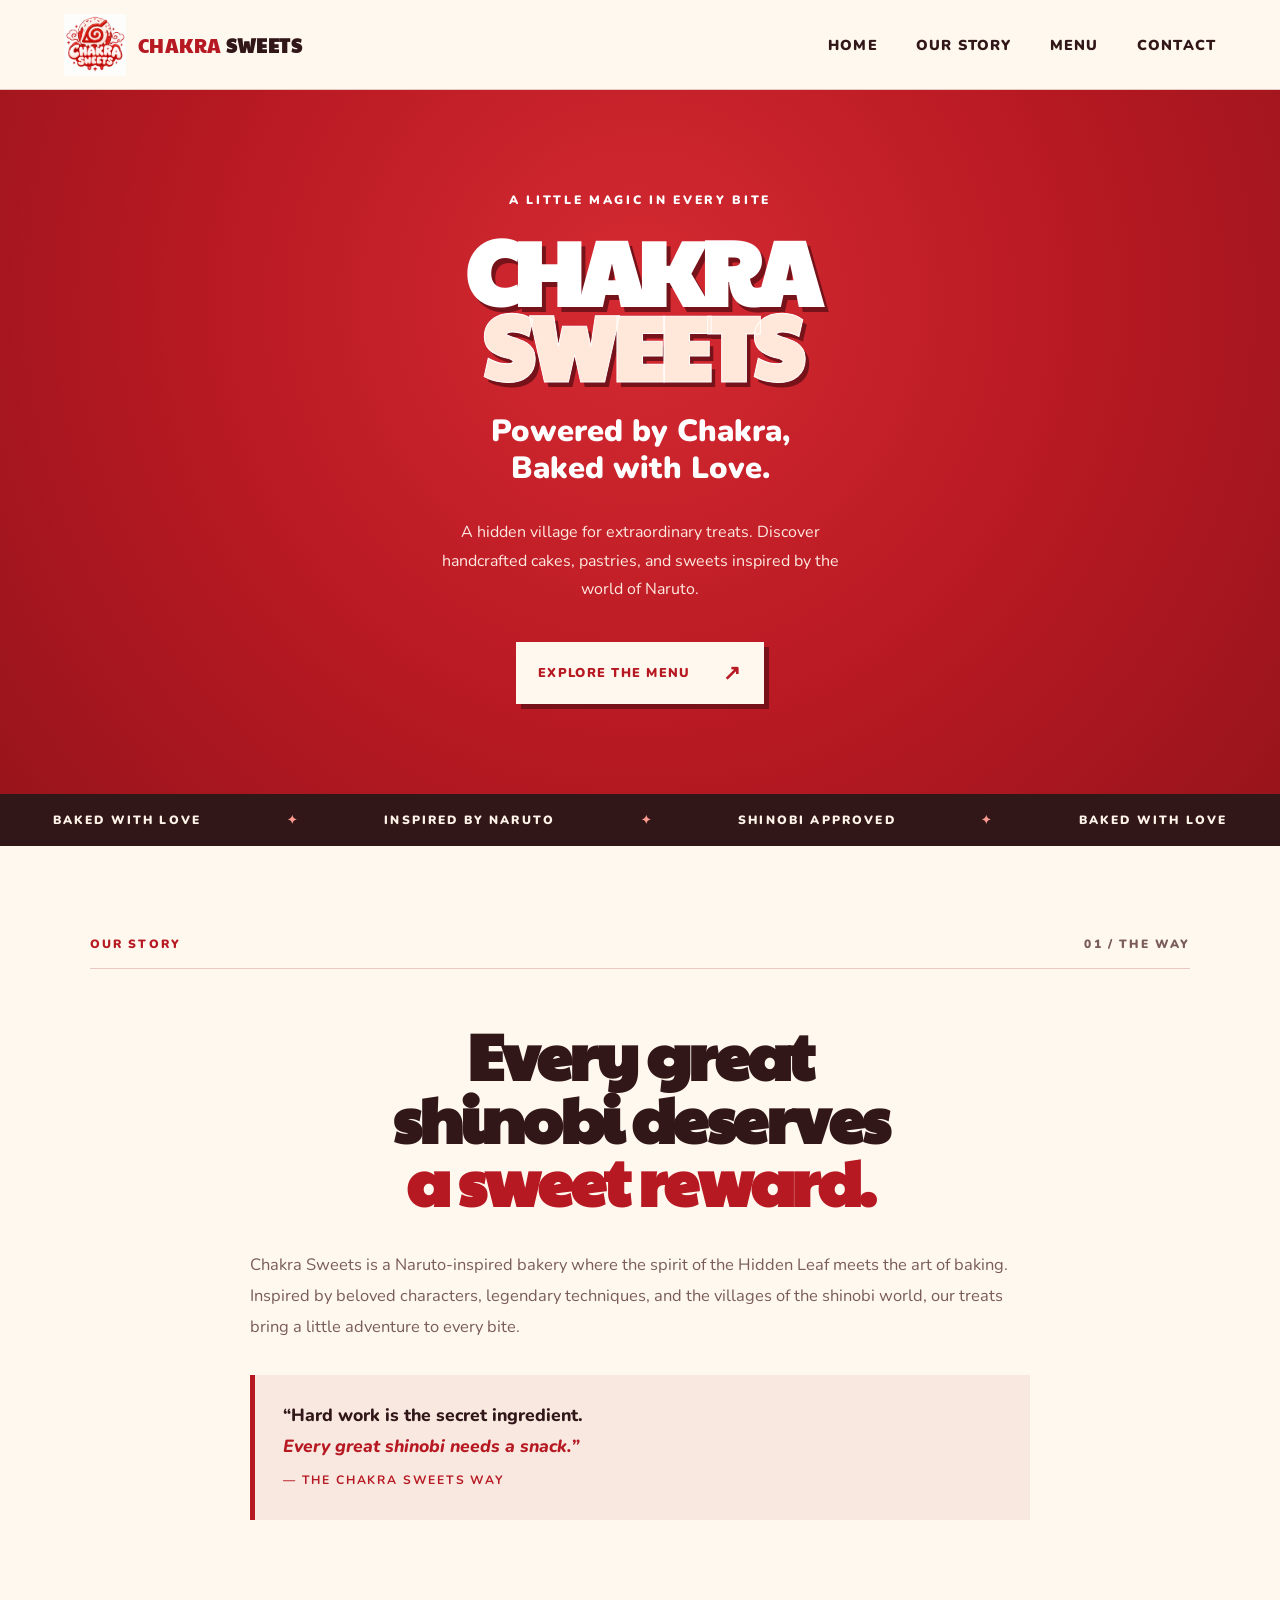
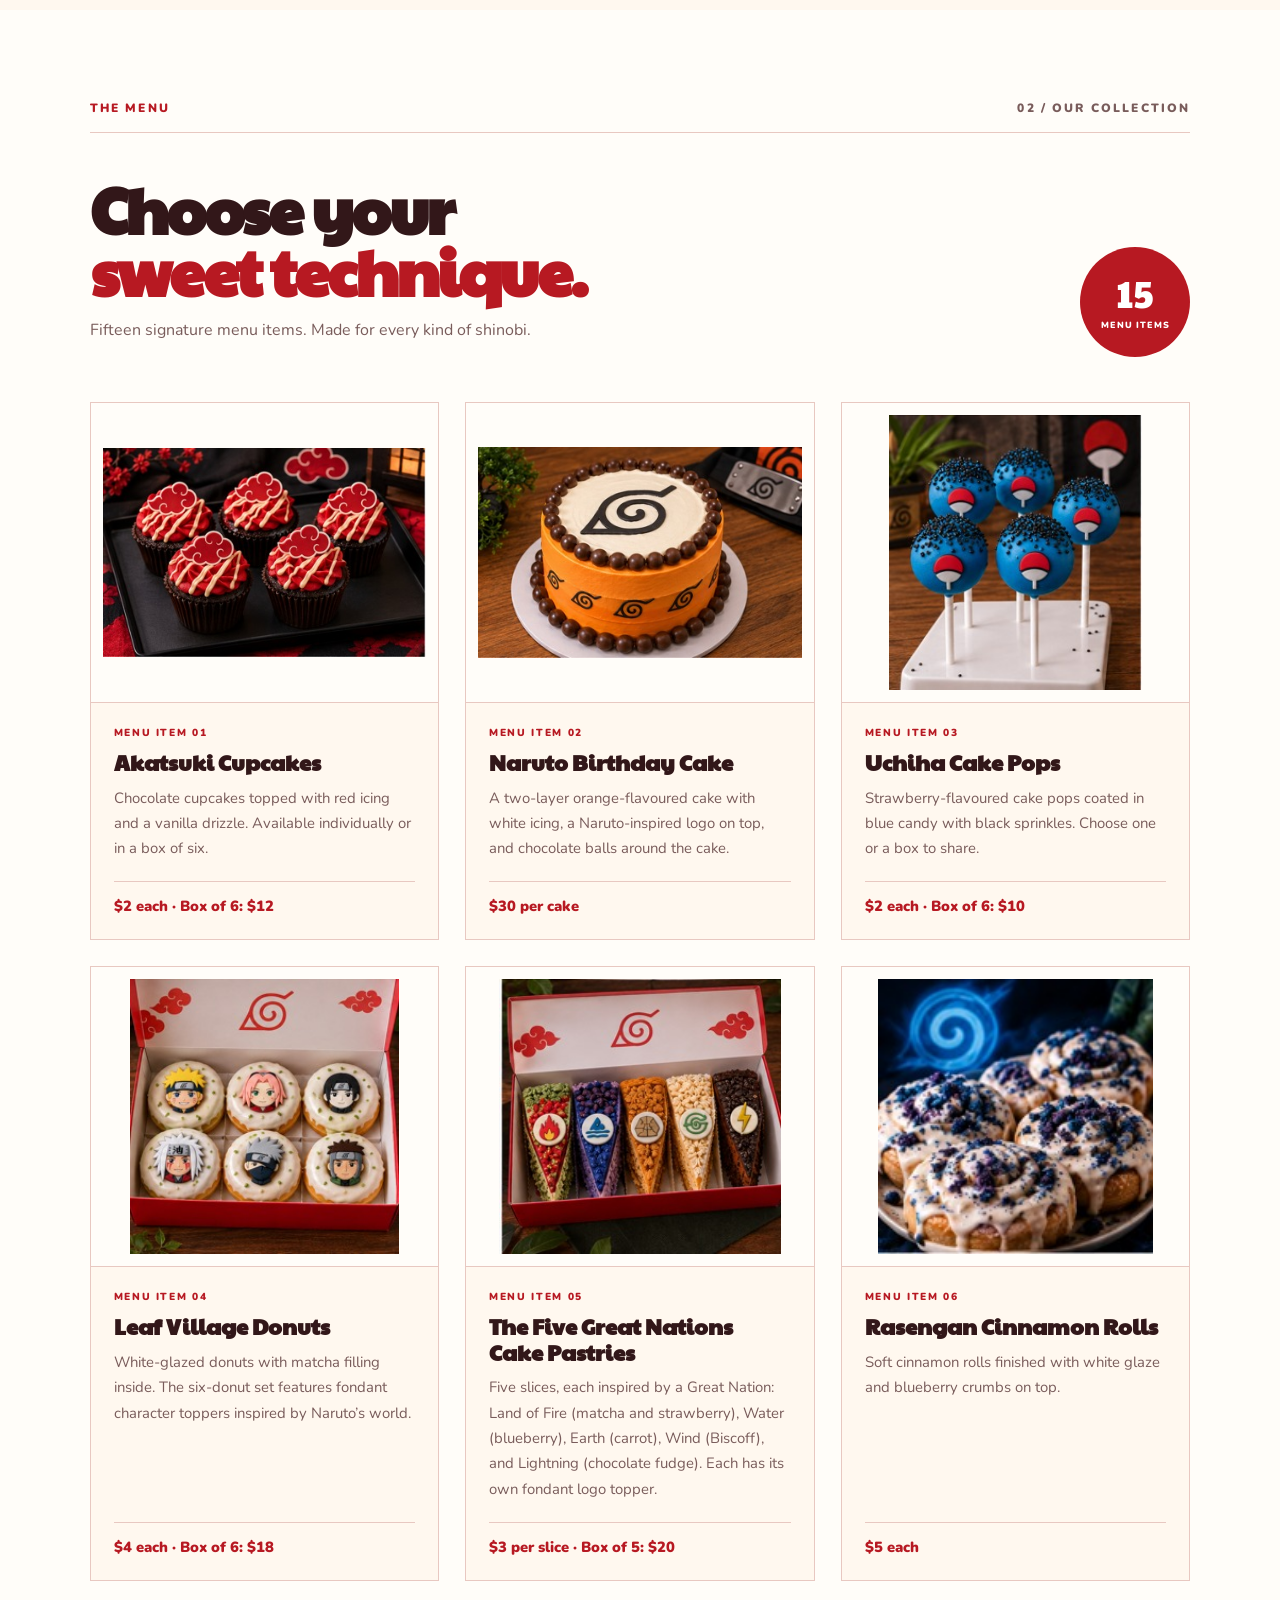
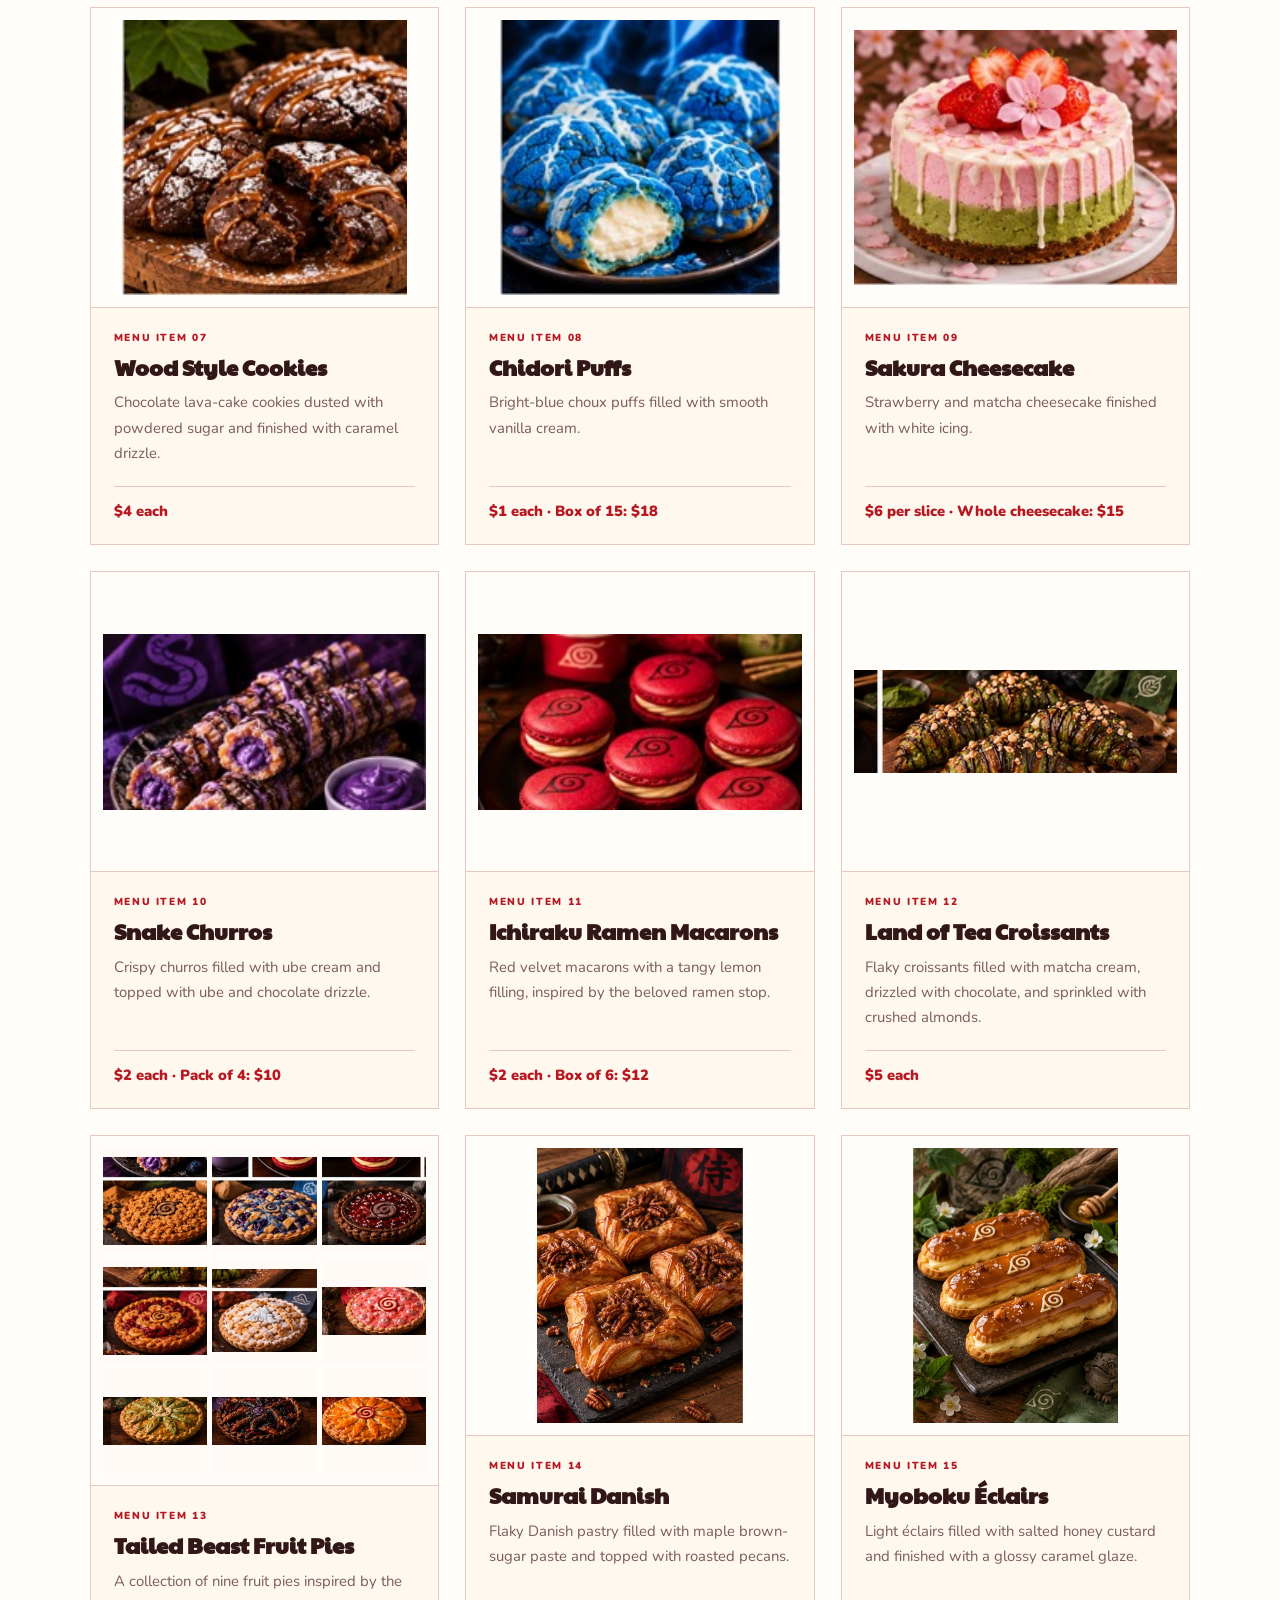
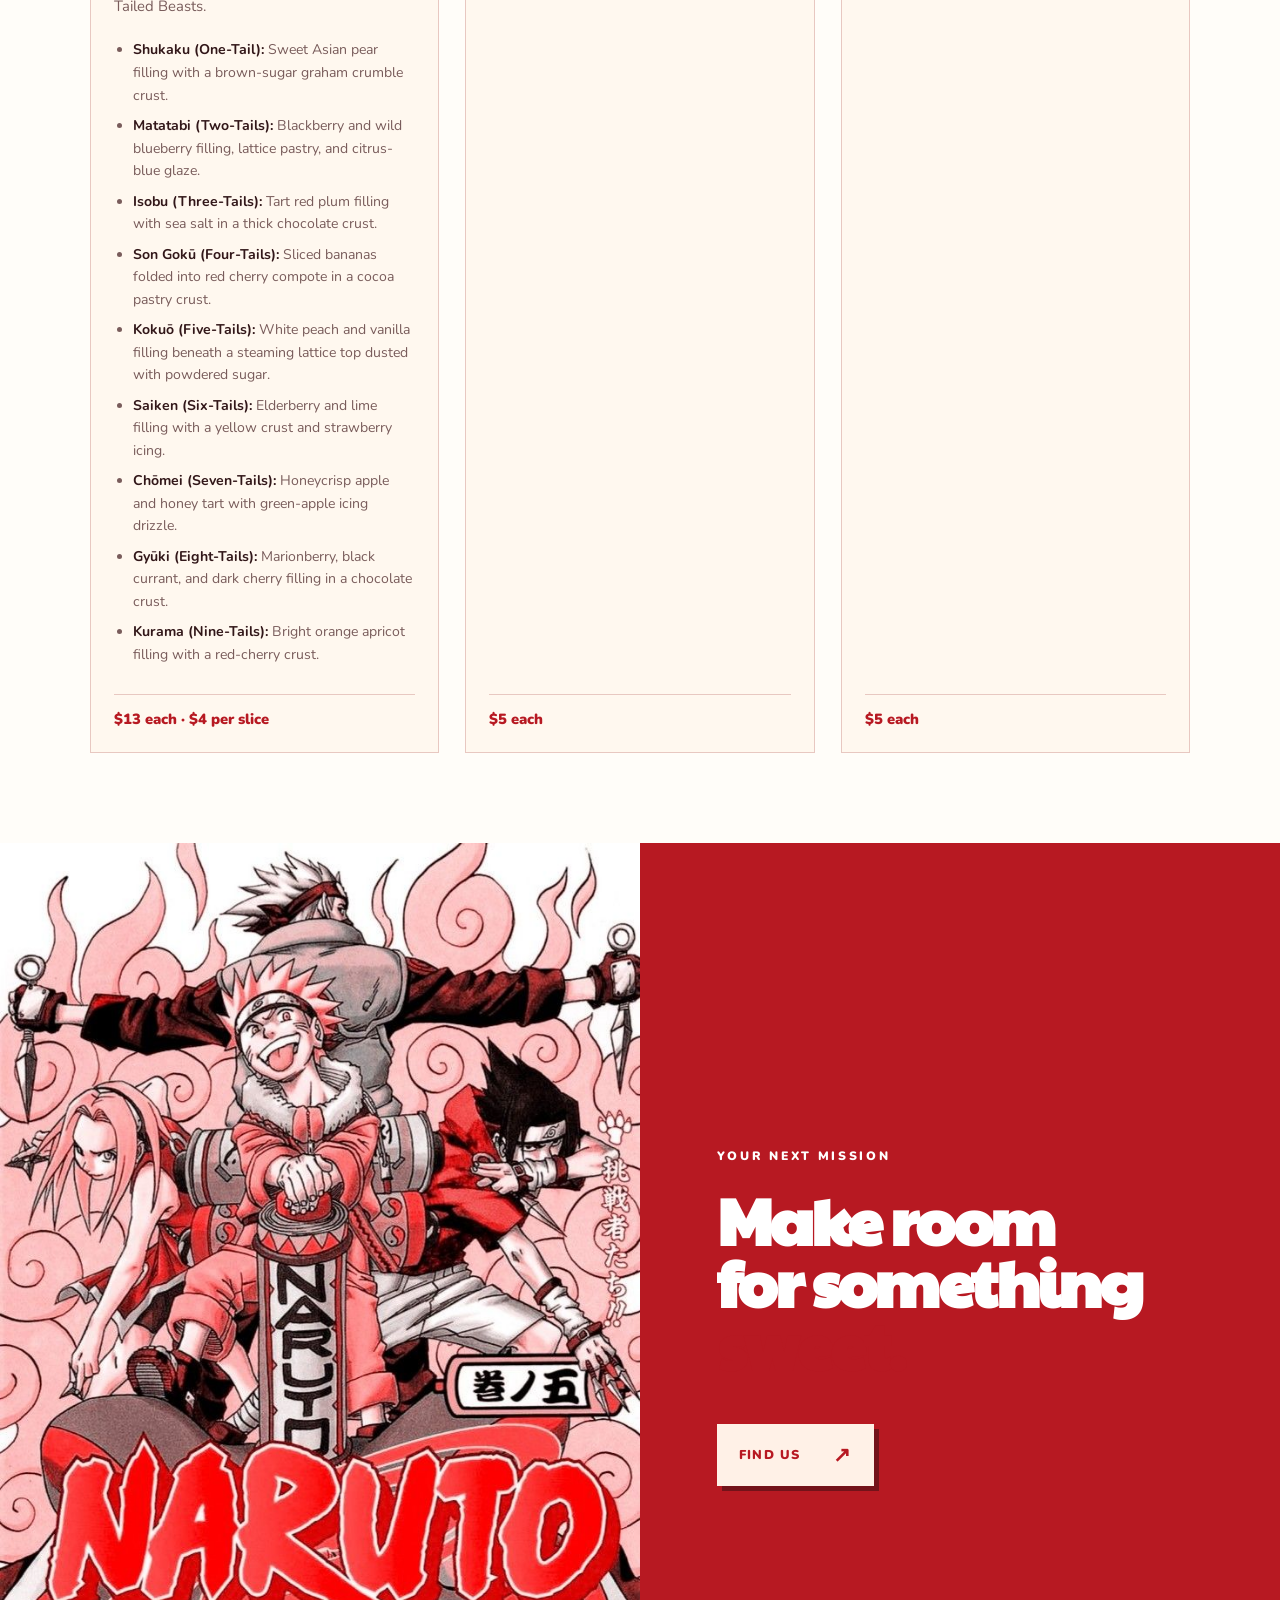
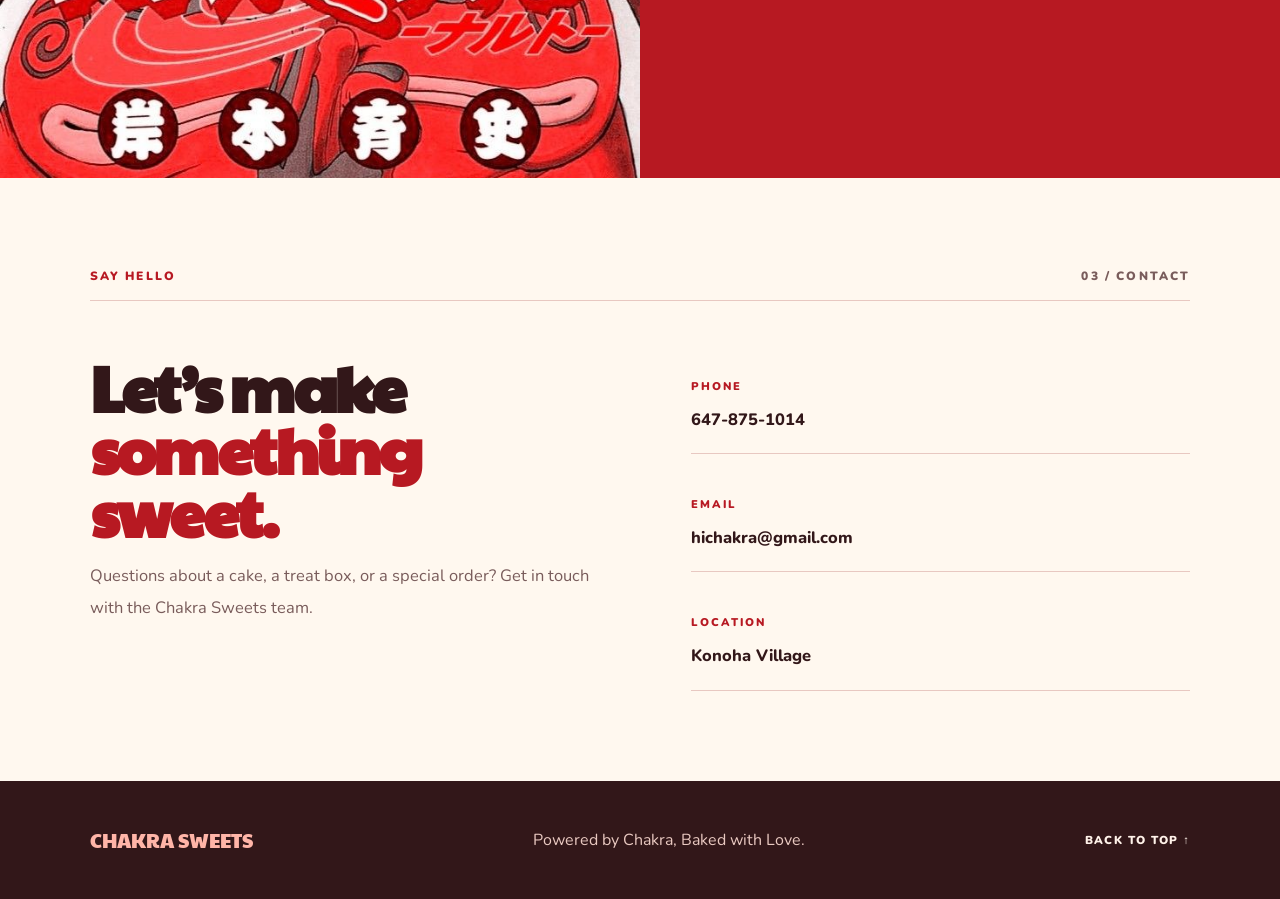
==== commit afd16b33: "Add files via upload" ====
--- a/index.html
+++ b/index.html
@@ -4,61 +4,82 @@
 <meta charset="utf-8"><meta name="viewport" content="width=device-width, initial-scale=1">
 <title>Chakra Sweets | Powered by Chakra, Baked with Love.</title>
 <meta name="description" content="Chakra Sweets — Naruto-inspired bakery treats, cakes, pastries, and more.">
-<link rel="icon" type="image/png" href="images/chakra-sweets-logo.png">
-<link rel="apple-touch-icon" href="images/chakra-sweets-logo.png">
+<link rel="icon" type="image/png" sizes="64x64" href="images/chakra-sweets-favicon.png?v=2">
+<link rel="shortcut icon" href="images/chakra-sweets-favicon.ico?v=2">
+<link rel="apple-touch-icon" href="images/chakra-sweets-logo.png?v=2">
 <link rel="stylesheet" href="style.css">
 </head>
 <body>
 <header class="site-header"><a class="brand" href="#home"><img src="images/chakra-sweets-logo.png" alt="Chakra Sweets logo"><span>CHAKRA <b>SWEETS</b></span></a>
 <nav><a href="#home">Home</a><a href="#story">Our Story</a><a href="#menu">Menu</a><a href="#contact">Contact</a></nav></header>
 <main>
-<section class="hero" id="home"><div class="hero-art"><img src="images/naruto-art-1.jpg" alt="Anime-inspired red and cream artwork"></div><div class="hero-content"><p class="eyebrow">A LITTLE MAGIC IN EVERY BITE</p><h1>CHAKRA<br><em>SWEETS</em></h1><p class="slogan">Powered by Chakra,<br>Baked with Love.</p><p class="hero-intro">A hidden village for extraordinary treats. Discover handcrafted cakes, pastries, and sweets inspired by the world of Naruto.</p><a class="cta" href="#menu">EXPLORE THE MENU <span>↗</span></a></div><div class="hero-stamp">MADE WITH<br>LOVE & CHAKRA</div></section>
+<section class="hero hero-centered" id="home"><div class="hero-content"><p class="eyebrow">A LITTLE MAGIC IN EVERY BITE</p><h1>CHAKRA<br><em>SWEETS</em></h1><p class="slogan">Powered by Chakra,<br>Baked with Love.</p><p class="hero-intro">A hidden village for extraordinary treats. Discover handcrafted cakes, pastries, and sweets inspired by the world of Naruto.</p><a class="cta" href="#menu">EXPLORE THE MENU <span>↗</span></a></div></section>
 <section class="ticker"><span>BAKED WITH LOVE</span><b>✦</b><span>INSPIRED BY NARUTO</span><b>✦</b><span>SHINOBI APPROVED</span><b>✦</b><span>BAKED WITH LOVE</span></section>
-<section class="story section" id="story"><div class="section-kicker">OUR STORY <span>01 / THE WAY</span></div><div class="story-grid"><h2>Every great<br>shinobi deserves<br><em>a sweet reward.</em></h2><div><p>Chakra Sweets is a Naruto-inspired bakery where the spirit of the Hidden Leaf meets the art of baking. Inspired by beloved characters, legendary techniques, and the villages of the shinobi world, our treats bring a little adventure to every bite.</p><p>From bold red-and-white creations to matcha-filled pastries and legendary fruit pies, every recipe is made to feel special. Gather your team, choose your favourite treat, and let your next sweet adventure begin.</p><blockquote>“Hard work is the secret ingredient.<br><em>Every great shinobi needs a snack.</em><br><strong>— THE CHAKRA SWEETS WAY</strong></blockquote></div></div></section>
+<section class="story section" id="story"><div class="section-kicker">OUR STORY <span>01 / THE WAY</span></div><div class="story-grid"><h2>Every great<br>shinobi deserves<br><em>a sweet reward.</em></h2><div><p>Chakra Sweets is a Naruto-inspired bakery where the spirit of the Hidden Leaf meets the art of baking. Inspired by beloved characters, legendary techniques, and the villages of the shinobi world, our treats bring a little adventure to every bite.</p><blockquote>“Hard work is the secret ingredient.<br><em>Every great shinobi needs a snack.”</em><br><strong>— THE CHAKRA SWEETS WAY</strong></blockquote></div></div></section>
 <section class="menu-section section" id="menu"><div class="section-kicker">THE MENU <span>02 / OUR COLLECTION</span></div><div class="menu-heading"><div><h2>Choose your<br><em>sweet technique.</em></h2><p>Fifteen signature menu items. Made for every kind of shinobi.</p></div><div class="menu-seal">15<br><small>MENU ITEMS</small></div></div><div class="product-grid"><article class="product-card">
-      <div class="product-image"><img src="images/classic-1.jpg" alt="Akatsuki Cupcakes" loading="lazy"></div>
+      <div class="product-image"><img src="images/menu-cupcakes.jpg" alt="Akatsuki Cupcakes" loading="lazy"></div>
       <div class="product-copy"><span class="item-number">MENU ITEM 01</span><h3>Akatsuki Cupcakes</h3><p>Chocolate cupcakes topped with red icing and a vanilla drizzle. Available individually or in a box of six.</p><div class="price">$2 each · Box of 6: $12</div></div>
     </article><article class="product-card">
-      <div class="product-image"><img src="images/classic-2.jpg" alt="Naruto Birthday Cake" loading="lazy"></div>
+      <div class="product-image"><img src="images/menu-birthday-cake.jpg" alt="Naruto Birthday Cake" loading="lazy"></div>
       <div class="product-copy"><span class="item-number">MENU ITEM 02</span><h3>Naruto Birthday Cake</h3><p>A two-layer orange-flavoured cake with white icing, a Naruto-inspired logo on top, and chocolate balls around the cake.</p><div class="price">$30 per cake</div></div>
     </article><article class="product-card">
-      <div class="product-image"><img src="images/classic-3.jpg" alt="Uchiha Cake Pops" loading="lazy"></div>
+      <div class="product-image"><img src="images/menu-cake-pops.jpg" alt="Uchiha Cake Pops" loading="lazy"></div>
       <div class="product-copy"><span class="item-number">MENU ITEM 03</span><h3>Uchiha Cake Pops</h3><p>Strawberry-flavoured cake pops coated in blue candy with black sprinkles. Choose one or a box to share.</p><div class="price">$2 each · Box of 6: $10</div></div>
     </article><article class="product-card">
-      <div class="product-image"><img src="images/classic-4.jpg" alt="Leaf Village Donuts" loading="lazy"></div>
+      <div class="product-image"><img src="images/menu-donuts.jpg" alt="Leaf Village Donuts" loading="lazy"></div>
       <div class="product-copy"><span class="item-number">MENU ITEM 04</span><h3>Leaf Village Donuts</h3><p>White-glazed donuts with matcha filling inside. The six-donut set features fondant character toppers inspired by Naruto’s world.</p><div class="price">$4 each · Box of 6: $18</div></div>
     </article><article class="product-card">
-      <div class="product-image"><img src="images/catalog-1.jpg" alt="The Five Great Nations Cake Pastries" loading="lazy"></div>
+      <div class="product-image"><img src="images/menu-nations-pastries.jpg" alt="The Five Great Nations Cake Pastries" loading="lazy"></div>
       <div class="product-copy"><span class="item-number">MENU ITEM 05</span><h3>The Five Great Nations Cake Pastries</h3><p>Five slices, each inspired by a Great Nation: Land of Fire (matcha and strawberry), Water (blueberry), Earth (carrot), Wind (Biscoff), and Lightning (chocolate fudge). Each has its own fondant logo topper.</p><div class="price">$3 per slice · Box of 5: $20</div></div>
     </article><article class="product-card">
-      <div class="product-image"><img src="images/artisan-1.jpg" alt="Rasengan Cinnamon Rolls" loading="lazy"></div>
+      <div class="product-image"><img src="images/menu-cinnamon-rolls.jpg" alt="Rasengan Cinnamon Rolls" loading="lazy"></div>
       <div class="product-copy"><span class="item-number">MENU ITEM 06</span><h3>Rasengan Cinnamon Rolls</h3><p>Soft cinnamon rolls finished with white glaze and blueberry crumbs on top.</p><div class="price">$5 each</div></div>
     </article><article class="product-card">
-      <div class="product-image"><img src="images/artisan-2.jpg" alt="Wood Style Cookies" loading="lazy"></div>
+      <div class="product-image"><img src="images/menu-cookies.jpg" alt="Wood Style Cookies" loading="lazy"></div>
       <div class="product-copy"><span class="item-number">MENU ITEM 07</span><h3>Wood Style Cookies</h3><p>Chocolate lava-cake cookies dusted with powdered sugar and finished with caramel drizzle.</p><div class="price">$4 each</div></div>
     </article><article class="product-card">
-      <div class="product-image"><img src="images/artisan-3.jpg" alt="Chidori Puffs" loading="lazy"></div>
+      <div class="product-image"><img src="images/menu-chidori-puffs.jpg" alt="Chidori Puffs" loading="lazy"></div>
       <div class="product-copy"><span class="item-number">MENU ITEM 08</span><h3>Chidori Puffs</h3><p>Bright-blue choux puffs filled with smooth vanilla cream.</p><div class="price">$1 each · Box of 15: $18</div></div>
     </article><article class="product-card">
-      <div class="product-image"><img src="images/artisan-4.jpg" alt="Sakura Cheesecake" loading="lazy"></div>
+      <div class="product-image"><img src="images/menu-cheesecake.jpg" alt="Sakura Cheesecake" loading="lazy"></div>
       <div class="product-copy"><span class="item-number">MENU ITEM 09</span><h3>Sakura Cheesecake</h3><p>Strawberry and matcha cheesecake finished with white icing.</p><div class="price">$6 per slice · Whole cheesecake: $15</div></div>
     </article><article class="product-card">
-      <div class="product-image"><img src="images/artisan-5.jpg" alt="Snake Churros" loading="lazy"></div>
+      <div class="product-image"><img src="images/menu-churros.jpg" alt="Snake Churros" loading="lazy"></div>
       <div class="product-copy"><span class="item-number">MENU ITEM 10</span><h3>Snake Churros</h3><p>Crispy churros filled with ube cream and topped with ube and chocolate drizzle.</p><div class="price">$2 each · Pack of 4: $10</div></div>
     </article><article class="product-card">
-      <div class="product-image"><img src="images/artisan-6.jpg" alt="Ichiraku Ramen Macarons" loading="lazy"></div>
+      <div class="product-image"><img src="images/menu-macarons.jpg" alt="Ichiraku Ramen Macarons" loading="lazy"></div>
       <div class="product-copy"><span class="item-number">MENU ITEM 11</span><h3>Ichiraku Ramen Macarons</h3><p>Red velvet macarons with a tangy lemon filling, inspired by the beloved ramen stop.</p><div class="price">$2 each · Box of 6: $12</div></div>
     </article><article class="product-card">
-      <div class="product-image"><img src="images/artisan-7.jpg" alt="Land of Tea Croissants" loading="lazy"></div>
+      <div class="product-image"><img src="images/menu-croissants.jpg" alt="Land of Tea Croissants" loading="lazy"></div>
       <div class="product-copy"><span class="item-number">MENU ITEM 12</span><h3>Land of Tea Croissants</h3><p>Flaky croissants filled with matcha cream, drizzled with chocolate, and sprinkled with crushed almonds.</p><div class="price">$5 each</div></div>
     </article><article class="product-card">
-      <div class="product-image"><img src="images/catalog-6.jpg" alt="Tailed Beast Fruit Pies" loading="lazy"></div>
-      <div class="product-copy"><span class="item-number">MENU ITEM 13</span><h3>Tailed Beast Fruit Pies</h3><p>A collection of nine unique pies inspired by the Tailed Beasts: Shukaku — Asian pear with brown-sugar graham crumble; Matatabi — blackberry and blueberry with lattice crust and citrus-blue glaze; Isobu — sea-salt plum in chocolate crust; Son Gokū — banana and cherry in cocoa crust; Kokuō — white peach and vanilla with powdered-sugar lattice; Saiken — elderberry and lime with yellow crust and strawberry icing; Chōmei — honey apple tart with green-apple icing; Gyūki — brambleberry in chocolate crust; Kurama — apricot filling with red-cherry crust.</p><div class="price">$13 each · $4 per slice</div></div>
+      <div class="pie-gallery" aria-label="Nine Tailed Beast fruit pie varieties">
+      <img src="images/menu-pie-shukaku.jpg" alt="Shukaku pear pie" loading="lazy">
+      <img src="images/menu-pie-matatabi.jpg" alt="Matatabi blackberry and blueberry pie" loading="lazy">
+      <img src="images/menu-pie-isobu.jpg" alt="Isobu sea-salt plum pie" loading="lazy">
+      <img src="images/menu-pie-son-goku.jpg" alt="Son Goku banana and cherry pie" loading="lazy">
+      <img src="images/menu-pie-kokuo.jpg" alt="Kokuō white peach and vanilla pie" loading="lazy">
+      <img src="images/menu-pie-saiken.jpg" alt="Saiken elderberry and lime pie" loading="lazy">
+      <img src="images/menu-pie-chomei.jpg" alt="Chōmei apple and honey tart" loading="lazy">
+      <img src="images/menu-pie-gyuki.jpg" alt="Gyūki brambleberry pie" loading="lazy">
+      <img src="images/menu-pie-kurama.jpg" alt="Kurama apricot pie" loading="lazy">
+    </div>
+      <div class="product-copy"><span class="item-number">MENU ITEM 13</span><h3>Tailed Beast Fruit Pies</h3><p>A collection of nine fruit pies inspired by the Tailed Beasts.</p><ul class="pie-list">
+      <li><strong>Shukaku (One-Tail):</strong> Sweet Asian pear filling with a brown-sugar graham crumble crust.</li>
+      <li><strong>Matatabi (Two-Tails):</strong> Blackberry and wild blueberry filling, lattice pastry, and citrus-blue glaze.</li>
+      <li><strong>Isobu (Three-Tails):</strong> Tart red plum filling with sea salt in a thick chocolate crust.</li>
+      <li><strong>Son Gokū (Four-Tails):</strong> Sliced bananas folded into red cherry compote in a cocoa pastry crust.</li>
+      <li><strong>Kokuō (Five-Tails):</strong> White peach and vanilla filling beneath a steaming lattice top dusted with powdered sugar.</li>
+      <li><strong>Saiken (Six-Tails):</strong> Elderberry and lime filling with a yellow crust and strawberry icing.</li>
+      <li><strong>Chōmei (Seven-Tails):</strong> Honeycrisp apple and honey tart with green-apple icing drizzle.</li>
+      <li><strong>Gyūki (Eight-Tails):</strong> Marionberry, black currant, and dark cherry filling in a chocolate crust.</li>
+      <li><strong>Kurama (Nine-Tails):</strong> Bright orange apricot filling with a red-cherry crust.</li>
+    </ul><div class="price">$13 each · $4 per slice</div></div>
     </article><article class="product-card">
-      <div class="product-image"><img src="images/samurai-danish.jpg" alt="Samurai Danish" loading="lazy"></div>
+      <div class="product-image"><img src="images/menu-danish.jpg" alt="Samurai Danish" loading="lazy"></div>
       <div class="product-copy"><span class="item-number">MENU ITEM 14</span><h3>Samurai Danish</h3><p>Flaky Danish pastry filled with maple brown-sugar paste and topped with roasted pecans.</p><div class="price">$5 each</div></div>
     </article><article class="product-card">
-      <div class="product-image"><img src="images/myoboku-eclairs.jpg" alt="Myoboku Éclairs" loading="lazy"></div>
+      <div class="product-image"><img src="images/menu-eclairs.jpg" alt="Myoboku Éclairs" loading="lazy"></div>
       <div class="product-copy"><span class="item-number">MENU ITEM 15</span><h3>Myoboku Éclairs</h3><p>Light éclairs filled with salted honey custard and finished with a glossy caramel glaze.</p><div class="price">$5 each</div></div>
     </article></div></section>
 <section class="banner"><img src="images/naruto-art-2.jpg" alt="Naruto-inspired team artwork"><div><p class="eyebrow">YOUR NEXT MISSION</p><h2>Make room<br>for something <em>sweet.</em></h2><a class="cta light" href="#contact">FIND US <span>↗</span></a></div></section>
--- a/style.css
+++ b/style.css
@@ -2,3 +2,22 @@
 :root{--red:#b71922;--red2:#e33436;--cream:#fff8ef;--pink:#f7e5df;--ink:#321719;--muted:#795c5b;--line:#e8c8c1;--white:#fffdf9}
 *{box-sizing:border-box}html{scroll-behavior:smooth;scroll-padding-top:90px}body{margin:0;background:var(--cream);color:var(--ink);font-family:Nunito,Arial,sans-serif}a{color:inherit;text-decoration:none}.site-header{height:90px;padding:12px clamp(20px,5vw,82px);display:flex;align-items:center;justify-content:space-between;background:rgba(255,248,239,.96);border-bottom:1px solid var(--line);position:sticky;top:0;z-index:20}.brand{display:flex;align-items:center;gap:12px;font-family:'Paytone One',sans-serif;font-size:1.2rem;letter-spacing:.02em;color:var(--red)}.brand img{width:62px;height:62px;object-fit:contain}.brand b{color:var(--ink)}nav{display:flex;gap:clamp(16px,3vw,42px);font-size:.9rem;font-weight:900;text-transform:uppercase;letter-spacing:.08em}nav a:hover{color:var(--red)}.hero{min-height:650px;display:grid;grid-template-columns:1.03fr .97fr;position:relative;overflow:hidden;background:var(--red);color:white}.hero-art{min-height:650px;overflow:hidden;position:relative}.hero-art:after{content:"";position:absolute;inset:0;background:linear-gradient(90deg,transparent 60%,var(--red) 100%),linear-gradient(0deg,rgba(90,0,0,.15),transparent 50%)}.hero-art img{width:100%;height:100%;position:absolute;inset:0;object-fit:cover;object-position:center}.hero-content{align-self:center;padding:70px clamp(28px,6vw,90px) 80px 35px;max-width:720px}.eyebrow{font-size:.76rem;font-weight:900;letter-spacing:.22em}.hero h1{font-family:'Paytone One',sans-serif;font-size:clamp(4rem,7vw,7.8rem);line-height:.84;letter-spacing:-.055em;margin:24px 0;color:white;text-shadow:4px 5px 0 #76121a}.hero h1 em{font-style:normal;color:#ffe8d9;-webkit-text-stroke:1px #fff}.slogan{font-size:clamp(1.3rem,2.4vw,2rem);font-weight:900;line-height:1.2}.hero-intro{max-width:440px;line-height:1.8;color:#ffe8e0}.cta{display:inline-flex;align-items:center;gap:32px;margin-top:22px;background:var(--cream);color:var(--red);padding:17px 22px;font-size:.8rem;font-weight:900;letter-spacing:.1em;box-shadow:5px 5px 0 #77121b}.cta span{font-size:1.3rem}.hero-stamp{position:absolute;bottom:28px;left:42%;border:2px solid #ffe7db;border-radius:50%;width:105px;height:105px;display:grid;place-content:center;text-align:center;font-size:.65rem;font-weight:900;letter-spacing:.1em;transform:rotate(-12deg);background:var(--red)}.ticker{display:flex;align-items:center;justify-content:space-around;gap:16px;flex-wrap:wrap;padding:18px;background:var(--ink);color:#fff4e9;font-size:.75rem;font-weight:900;letter-spacing:.18em}.ticker b{color:#ff9b91}.section{padding:90px clamp(22px,7vw,110px)}.section-kicker{display:flex;justify-content:space-between;gap:20px;border-bottom:1px solid var(--line);padding-bottom:16px;font-size:.75rem;font-weight:900;letter-spacing:.18em;color:var(--red)}.section-kicker span{color:var(--muted)}.story-grid,.contact-grid{display:grid;grid-template-columns:1fr 1fr;gap:clamp(30px,8vw,130px);padding-top:55px}.story h2,.menu-heading h2,.contact h2,.banner h2{font-family:'Paytone One',sans-serif;font-size:clamp(2.7rem,5vw,5.3rem);line-height:.98;letter-spacing:-.04em;margin:0}.story h2 em,.menu-heading h2 em,.contact h2 em,.banner h2 em{font-style:normal;color:var(--red)}.story-grid p,.contact-grid p{line-height:1.9;color:var(--muted);font-size:1.03rem}blockquote{margin:32px 0 0;padding:25px 28px;border-left:5px solid var(--red);background:#f8e8e0;font-size:1.1rem;line-height:1.8;font-weight:800}blockquote em{color:var(--red)}blockquote strong{font-size:.76rem;letter-spacing:.15em;color:var(--red)}.menu-section{background:#fffdf9}.menu-heading{display:flex;align-items:end;justify-content:space-between;gap:24px;padding:45px 0}.menu-heading p{color:var(--muted)}.menu-seal{width:110px;height:110px;flex-shrink:0;border-radius:50%;background:var(--red);color:white;display:grid;align-content:center;justify-items:center;font-family:'Paytone One';font-size:2.4rem;line-height:1}.menu-seal small{font:900 .56rem Nunito;letter-spacing:.1em;margin-top:8px}.product-grid{display:grid;grid-template-columns:repeat(3,minmax(0,1fr));gap:26px}.product-card{border:1px solid var(--line);background:var(--cream);display:flex;flex-direction:column;min-width:0;transition:transform .2s,box-shadow .2s}.product-card:hover{transform:translateY(-5px);box-shadow:8px 8px 0 #f0d8d1}.product-image{min-height:280px;height:300px;padding:12px;background:#fffdf9;display:flex;align-items:center;justify-content:center;overflow:hidden;border-bottom:1px solid var(--line)}.product-image img{width:100%;height:100%;object-fit:contain;object-position:center;display:block;max-width:100%;max-height:100%}.product-copy{padding:23px;display:flex;flex-direction:column;flex:1}.item-number{font-size:.64rem;letter-spacing:.16em;font-weight:900;color:var(--red)}.product-copy h3{font-family:'Paytone One',sans-serif;font-size:1.35rem;line-height:1.18;margin:10px 0}.product-copy p{font-size:.93rem;line-height:1.7;color:var(--muted);margin:0 0 20px}.price{margin-top:auto;padding-top:14px;border-top:1px solid var(--line);font-size:.92rem;font-weight:900;color:var(--red)}.banner{min-height:430px;background:var(--red);color:white;display:grid;grid-template-columns:1fr 1fr;overflow:hidden}.banner>img{width:100%;height:100%;min-height:430px;object-fit:cover;object-position:center}.banner>div{align-self:center;padding:45px clamp(25px,6vw,90px)}.banner h2{margin:25px 0}.cta.light{background:#fff1e7;box-shadow:5px 5px 0 #73131a}.contact-grid{padding-bottom:0}.contact-details{display:grid;gap:20px}.contact-details>div{padding:18px 0;border-bottom:1px solid var(--line)}.contact-details span{font-size:.7rem;letter-spacing:.18em;font-weight:900;color:var(--red)}.contact-details p{margin:8px 0 0;font-weight:800;color:var(--ink)}.contact-details small{color:var(--muted);line-height:1.6}footer{background:var(--ink);color:#fff2e9;padding:32px clamp(22px,7vw,110px);display:flex;align-items:center;justify-content:space-between;gap:20px;flex-wrap:wrap}footer p{color:#e9c9c1}footer a:last-child{font-size:.72rem;font-weight:900;letter-spacing:.12em}.footer-brand{font-family:'Paytone One';font-size:1.25rem;color:#ffb5a8}
 @media(max-width:900px){.hero{grid-template-columns:1fr}.hero-art{min-height:380px}.hero-art:after{background:linear-gradient(0deg,var(--red),transparent 45%)}.hero-content{padding:25px 8vw 75px}.hero-stamp{left:auto;right:24px;top:300px}.product-grid{grid-template-columns:repeat(2,minmax(0,1fr))}.product-image{height:260px;min-height:260px}.story-grid,.contact-grid{gap:35px}}@media(max-width:600px){.site-header{height:auto;min-height:78px;align-items:center;gap:10px;flex-wrap:wrap}.brand{font-size:1rem}.brand img{width:48px;height:48px}nav{width:100%;justify-content:space-between;gap:8px;font-size:.68rem;padding:0 0 8px}.hero-art{min-height:310px}.hero h1{font-size:4rem}.section{padding:58px 20px}.story-grid,.contact-grid{grid-template-columns:1fr;padding-top:35px}.menu-heading{align-items:start}.menu-seal{width:80px;height:80px;font-size:1.8rem}.product-grid{grid-template-columns:1fr}.product-image{height:320px;min-height:320px}.banner{grid-template-columns:1fr}.banner>img{min-height:280px;height:280px}.banner>div{padding:42px 25px}footer{align-items:flex-start;flex-direction:column}}
+
+/* Homepage hero revision: remove character artwork and center the brand message. */
+.hero.hero-centered{grid-template-columns:1fr;min-height:650px;align-items:center;justify-items:center;text-align:center;background:radial-gradient(circle at 50% 30%, #d52a32 0%, var(--red) 55%, #99141c 100%);}
+.hero-centered .hero-content{width:100%;max-width:900px;padding:90px 28px;justify-self:center;text-align:center;}
+.hero-centered .eyebrow{margin-left:auto;margin-right:auto;}
+.hero-centered .hero-intro{margin-left:auto;margin-right:auto;}
+.hero-centered .cta{justify-content:center;}
+.story-grid{grid-template-columns:1fr;max-width:900px;margin:0 auto;gap:20px;}
+.story-grid h2{text-align:center;}
+.story-grid>div{max-width:780px;width:100%;margin:0 auto;}
+@media(max-width:900px){.hero.hero-centered{min-height:560px}.hero-centered .hero-content{padding:75px 24px;}}
+
+/* Individual, uncropped dessert panels supplied for the menu */
+.pie-gallery{display:grid;grid-template-columns:repeat(3,minmax(0,1fr));gap:5px;padding:12px;background:#fffdf9;border-bottom:1px solid var(--line);align-content:center}
+.pie-gallery img{display:block;width:100%;height:105px;object-fit:contain;object-position:center;background:#fffaf5;min-width:0}
+.pie-list{margin:0 0 20px;padding-left:19px;color:var(--muted);font-size:.88rem;line-height:1.6}
+.pie-list li{margin:0 0 8px}
+.pie-list strong{color:var(--ink)}
+@media(max-width:600px){.pie-gallery img{height:100px}}
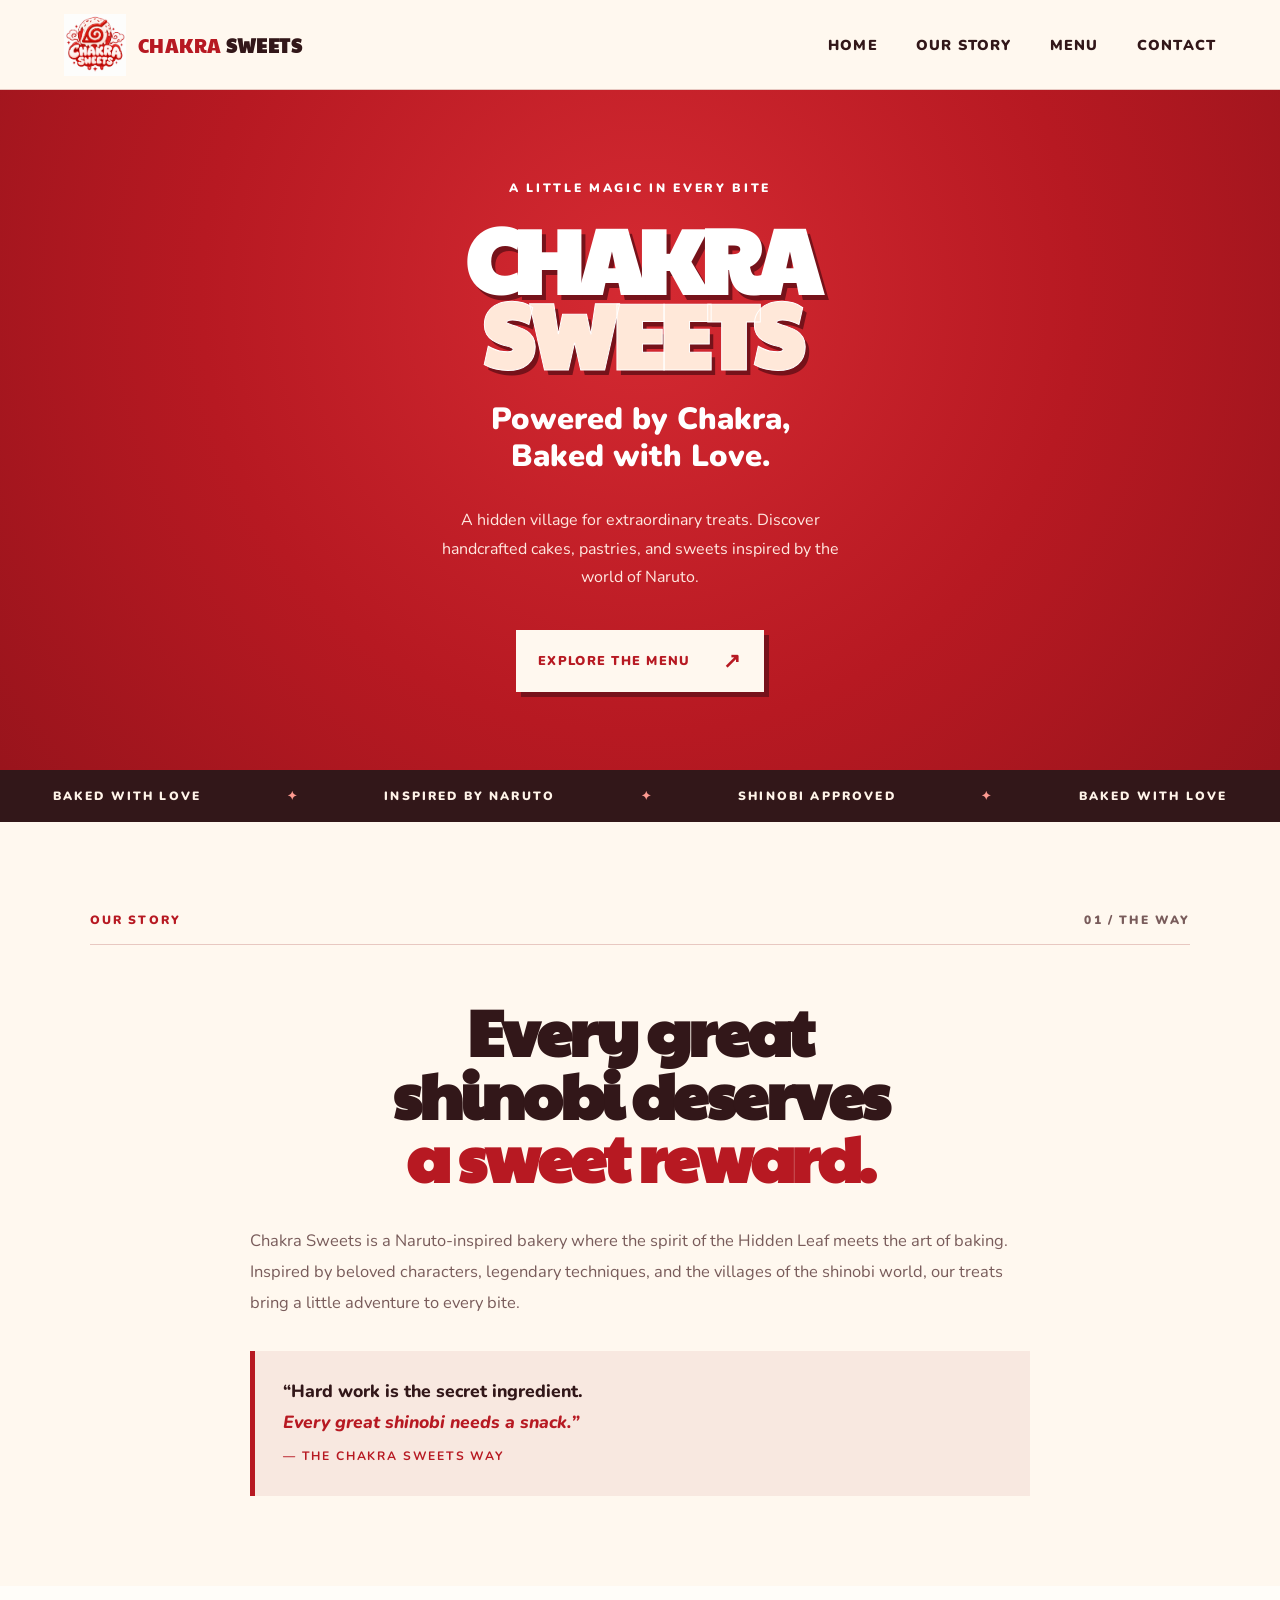
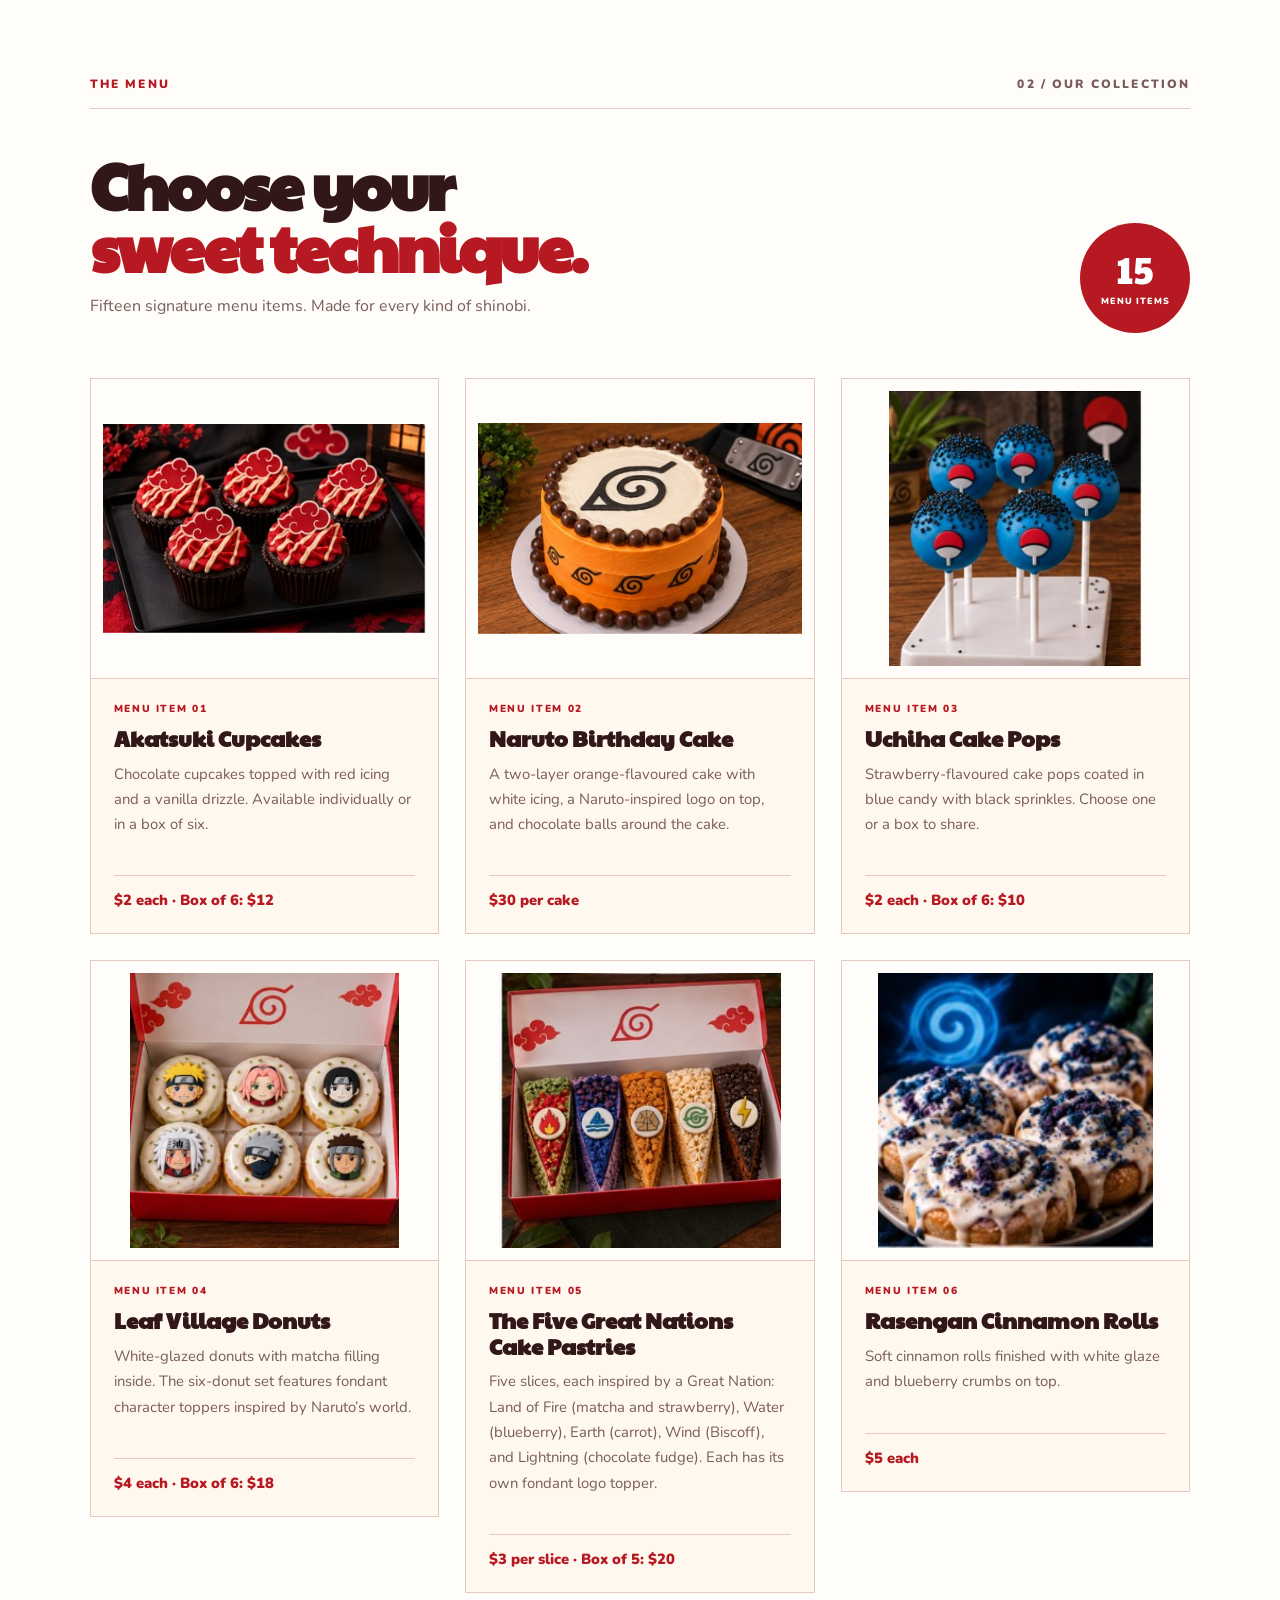
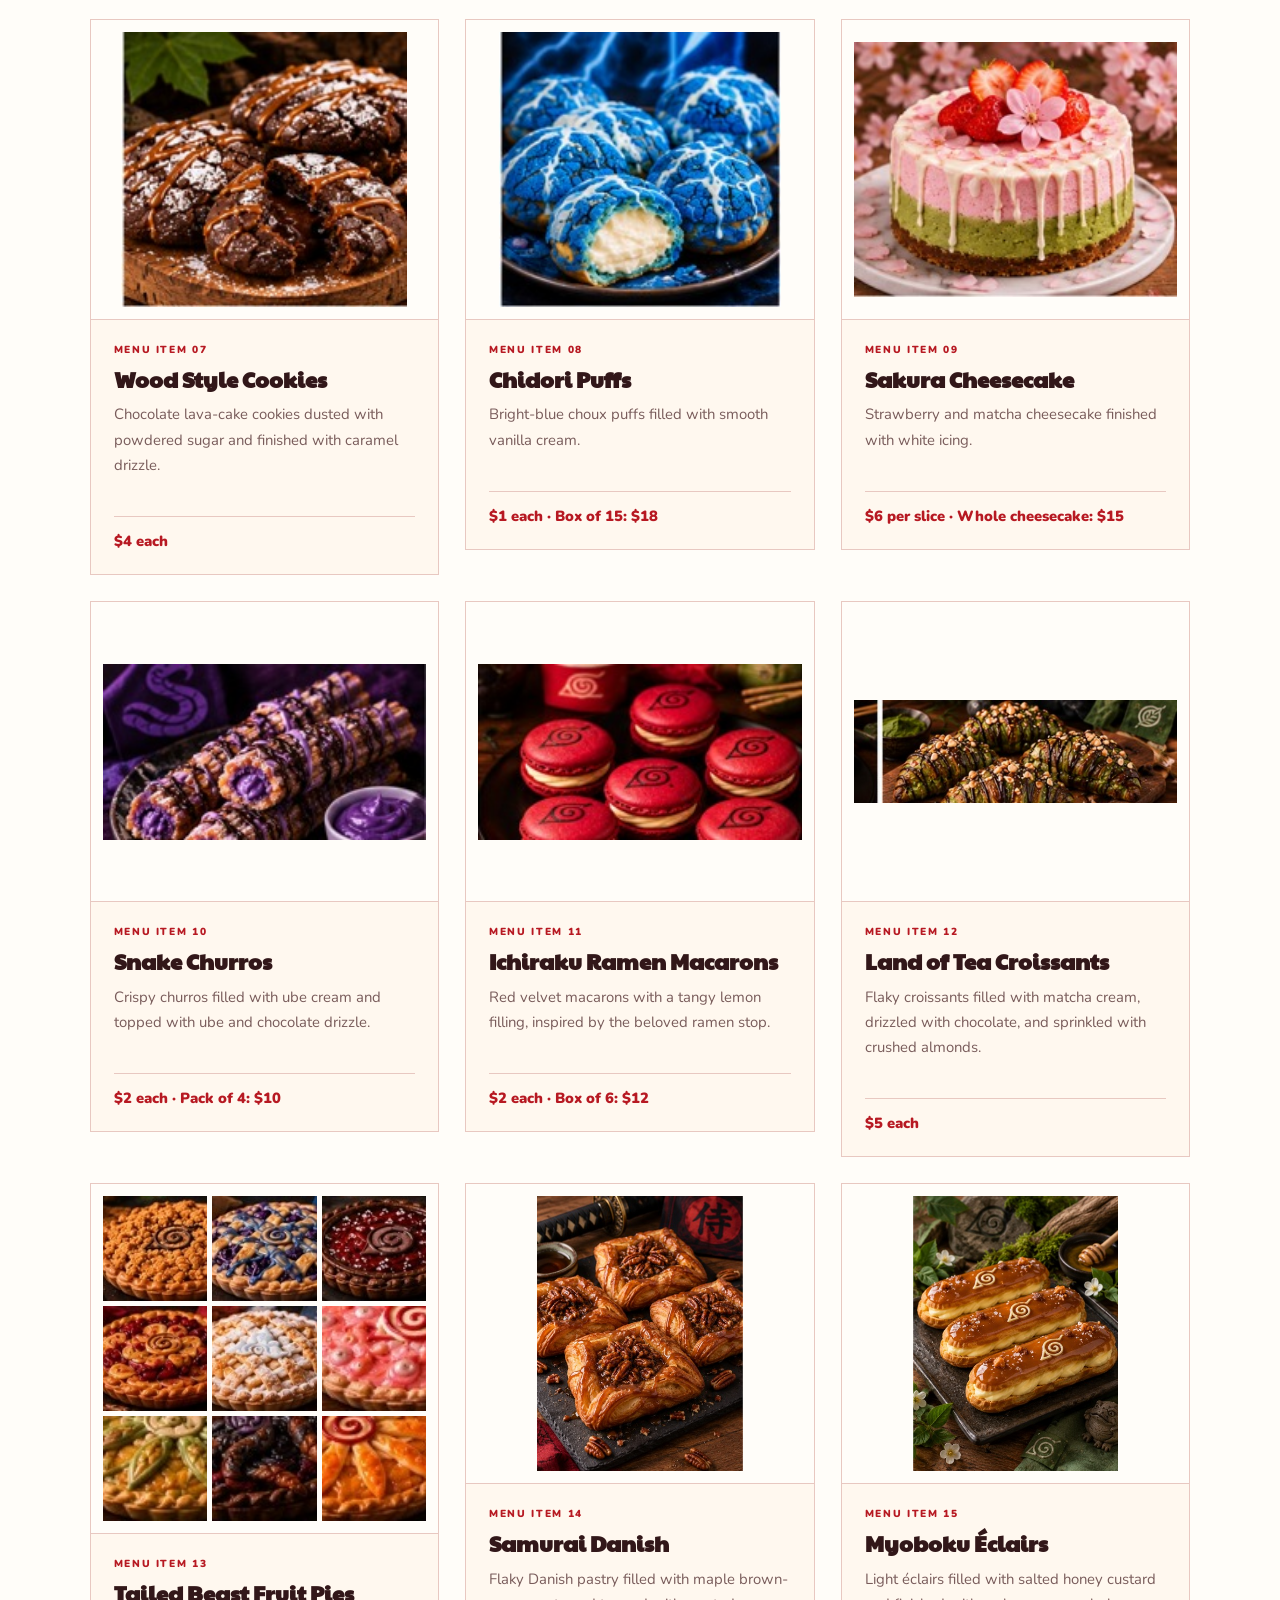
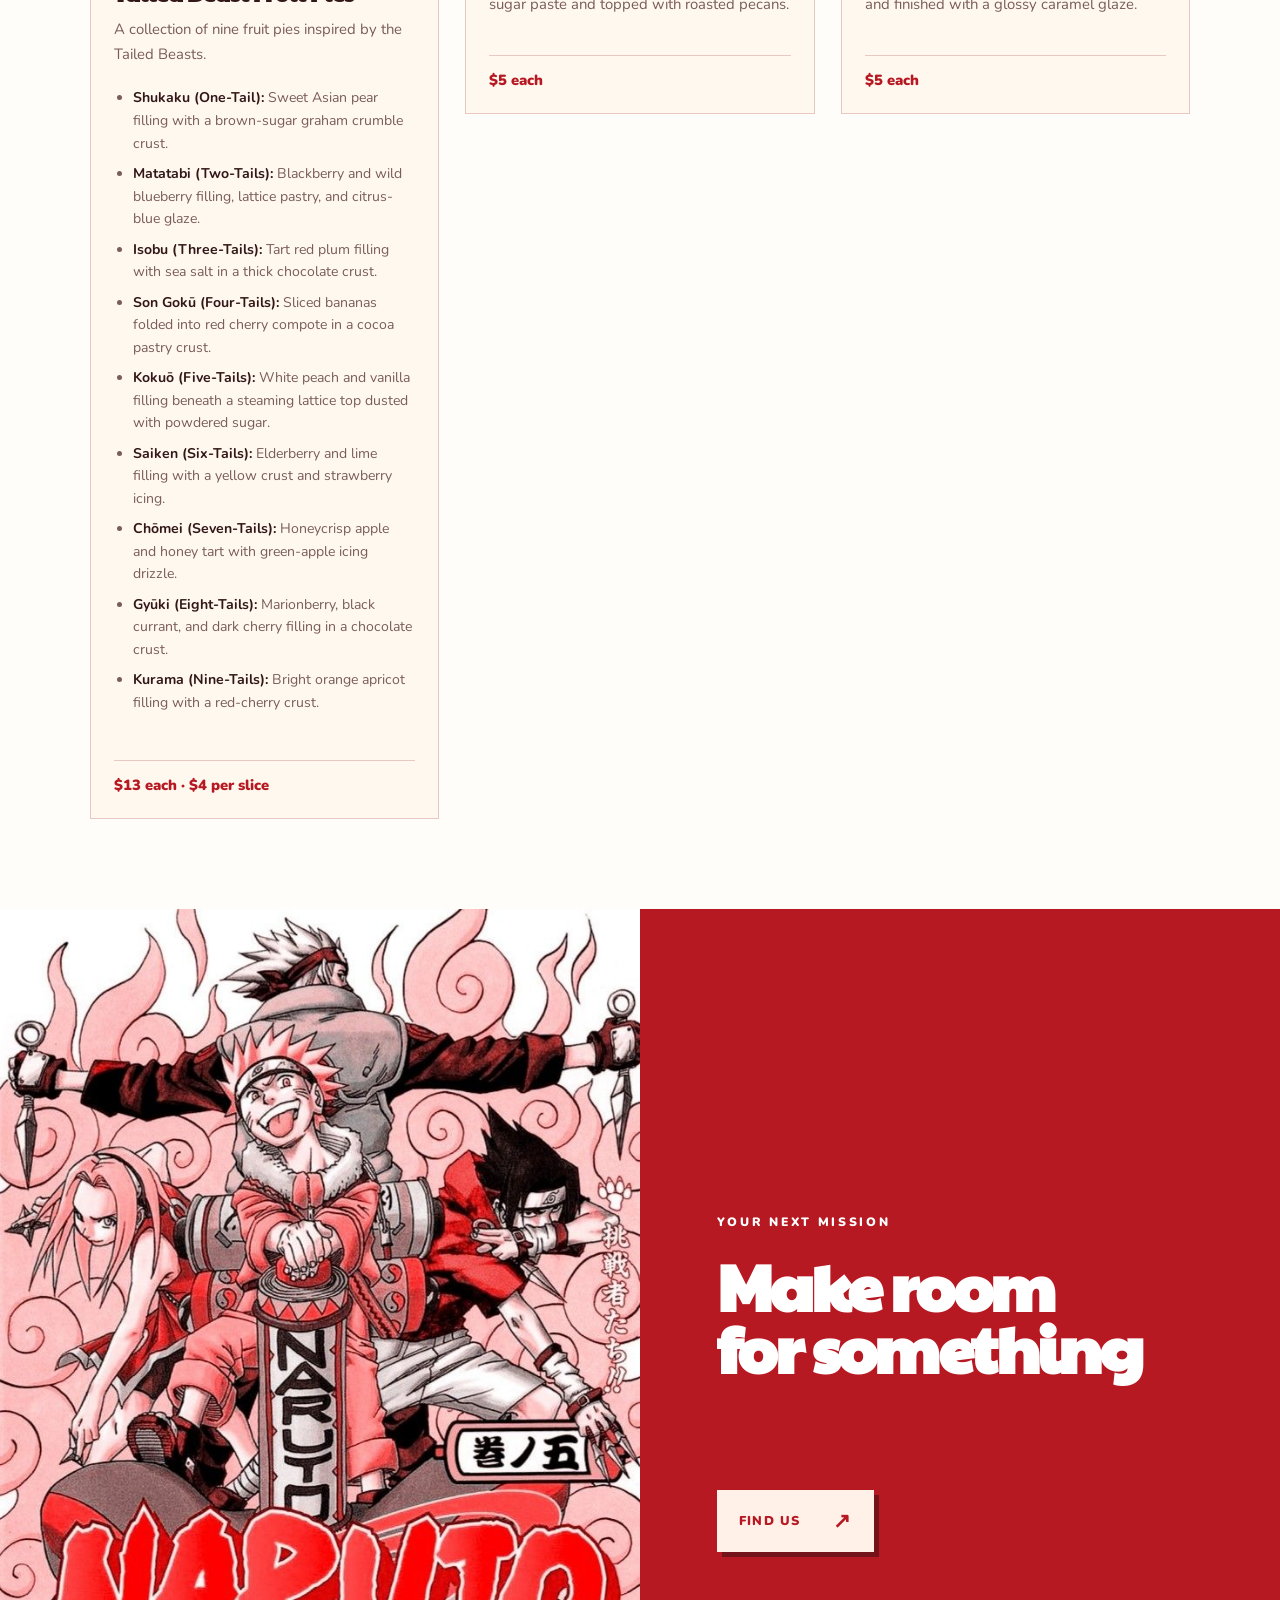
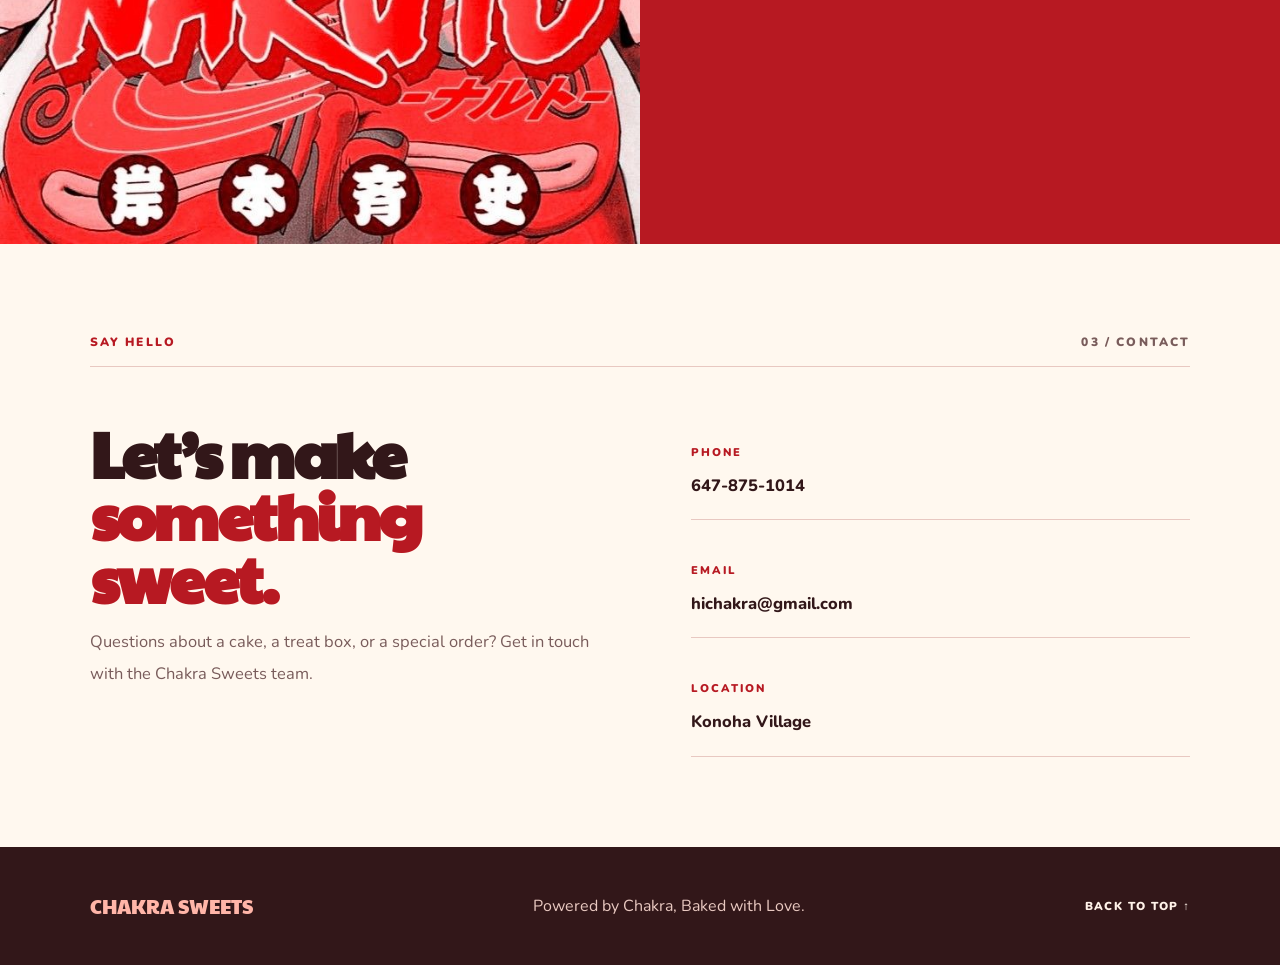
==== commit a6492826: "Add files via upload" ====
--- a/index.html
+++ b/index.html
@@ -54,15 +54,15 @@
       <div class="product-copy"><span class="item-number">MENU ITEM 12</span><h3>Land of Tea Croissants</h3><p>Flaky croissants filled with matcha cream, drizzled with chocolate, and sprinkled with crushed almonds.</p><div class="price">$5 each</div></div>
     </article><article class="product-card">
       <div class="pie-gallery" aria-label="Nine Tailed Beast fruit pie varieties">
-      <img src="images/menu-pie-shukaku.jpg" alt="Shukaku pear pie" loading="lazy">
-      <img src="images/menu-pie-matatabi.jpg" alt="Matatabi blackberry and blueberry pie" loading="lazy">
-      <img src="images/menu-pie-isobu.jpg" alt="Isobu sea-salt plum pie" loading="lazy">
-      <img src="images/menu-pie-son-goku.jpg" alt="Son Goku banana and cherry pie" loading="lazy">
-      <img src="images/menu-pie-kokuo.jpg" alt="Kokuō white peach and vanilla pie" loading="lazy">
-      <img src="images/menu-pie-saiken.jpg" alt="Saiken elderberry and lime pie" loading="lazy">
-      <img src="images/menu-pie-chomei.jpg" alt="Chōmei apple and honey tart" loading="lazy">
-      <img src="images/menu-pie-gyuki.jpg" alt="Gyūki brambleberry pie" loading="lazy">
-      <img src="images/menu-pie-kurama.jpg" alt="Kurama apricot pie" loading="lazy">
+      <img src="images/clean-menu-pie-shukaku.jpg" alt="Shukaku pear pie" loading="lazy">
+      <img src="images/clean-menu-pie-matatabi.jpg" alt="Matatabi blackberry and blueberry pie" loading="lazy">
+      <img src="images/clean-menu-pie-isobu.jpg" alt="Isobu sea-salt plum pie" loading="lazy">
+      <img src="images/clean-menu-pie-son-goku.jpg" alt="Son Goku banana and cherry pie" loading="lazy">
+      <img src="images/clean-menu-pie-kokuo.jpg" alt="Kokuō white peach and vanilla pie" loading="lazy">
+      <img src="images/clean-menu-pie-saiken.jpg" alt="Saiken elderberry and lime pie" loading="lazy">
+      <img src="images/clean-menu-pie-chomei.jpg" alt="Chōmei apple and honey tart" loading="lazy">
+      <img src="images/clean-menu-pie-gyuki.jpg" alt="Gyūki brambleberry pie" loading="lazy">
+      <img src="images/clean-menu-pie-kurama.jpg" alt="Kurama apricot pie" loading="lazy">
     </div>
       <div class="product-copy"><span class="item-number">MENU ITEM 13</span><h3>Tailed Beast Fruit Pies</h3><p>A collection of nine fruit pies inspired by the Tailed Beasts.</p><ul class="pie-list">
       <li><strong>Shukaku (One-Tail):</strong> Sweet Asian pear filling with a brown-sugar graham crumble crust.</li>
--- a/style.css
+++ b/style.css
@@ -21,3 +21,51 @@
 .pie-list li{margin:0 0 8px}
 .pie-list strong{color:var(--ink)}
 @media(max-width:600px){.pie-gallery img{height:100px}}
+
+
+/* Chakra Sweets updates: Naruto homepage background and natural-height menu cards */
+.hero-centered{
+  min-height: min(760px, calc(100vh - 90px));
+  grid-template-columns: 1fr;
+  background:
+    linear-gradient(180deg, rgba(183,25,34,.68), rgba(183,25,34,.82)),
+    url("images/naruto-background.jpg") center 32% / cover no-repeat;
+  background-color: var(--red);
+}
+.hero-centered .hero-content{
+  position:relative;
+  z-index:1;
+  max-width:900px;
+  padding:78px 24px;
+}
+.product-grid{
+  align-items:start;
+}
+.product-card{
+  align-self:start;
+  height:auto;
+}
+.product-copy{
+  flex:0 0 auto;
+}
+.price{
+  margin-top:18px;
+}
+.pie-gallery{
+  grid-template-columns:repeat(3,minmax(0,1fr));
+  align-items:center;
+}
+.pie-gallery img{
+  width:100%;
+  height:105px;
+  object-fit:cover;
+  object-position:center;
+  background:#fffaf5;
+}
+@media(max-width:760px){
+  .hero-centered{min-height:560px;background-position:center 28%}
+  .product-grid{grid-template-columns:repeat(2,minmax(0,1fr))}
+}
+@media(max-width:520px){
+  .product-grid{grid-template-columns:1fr}
+}
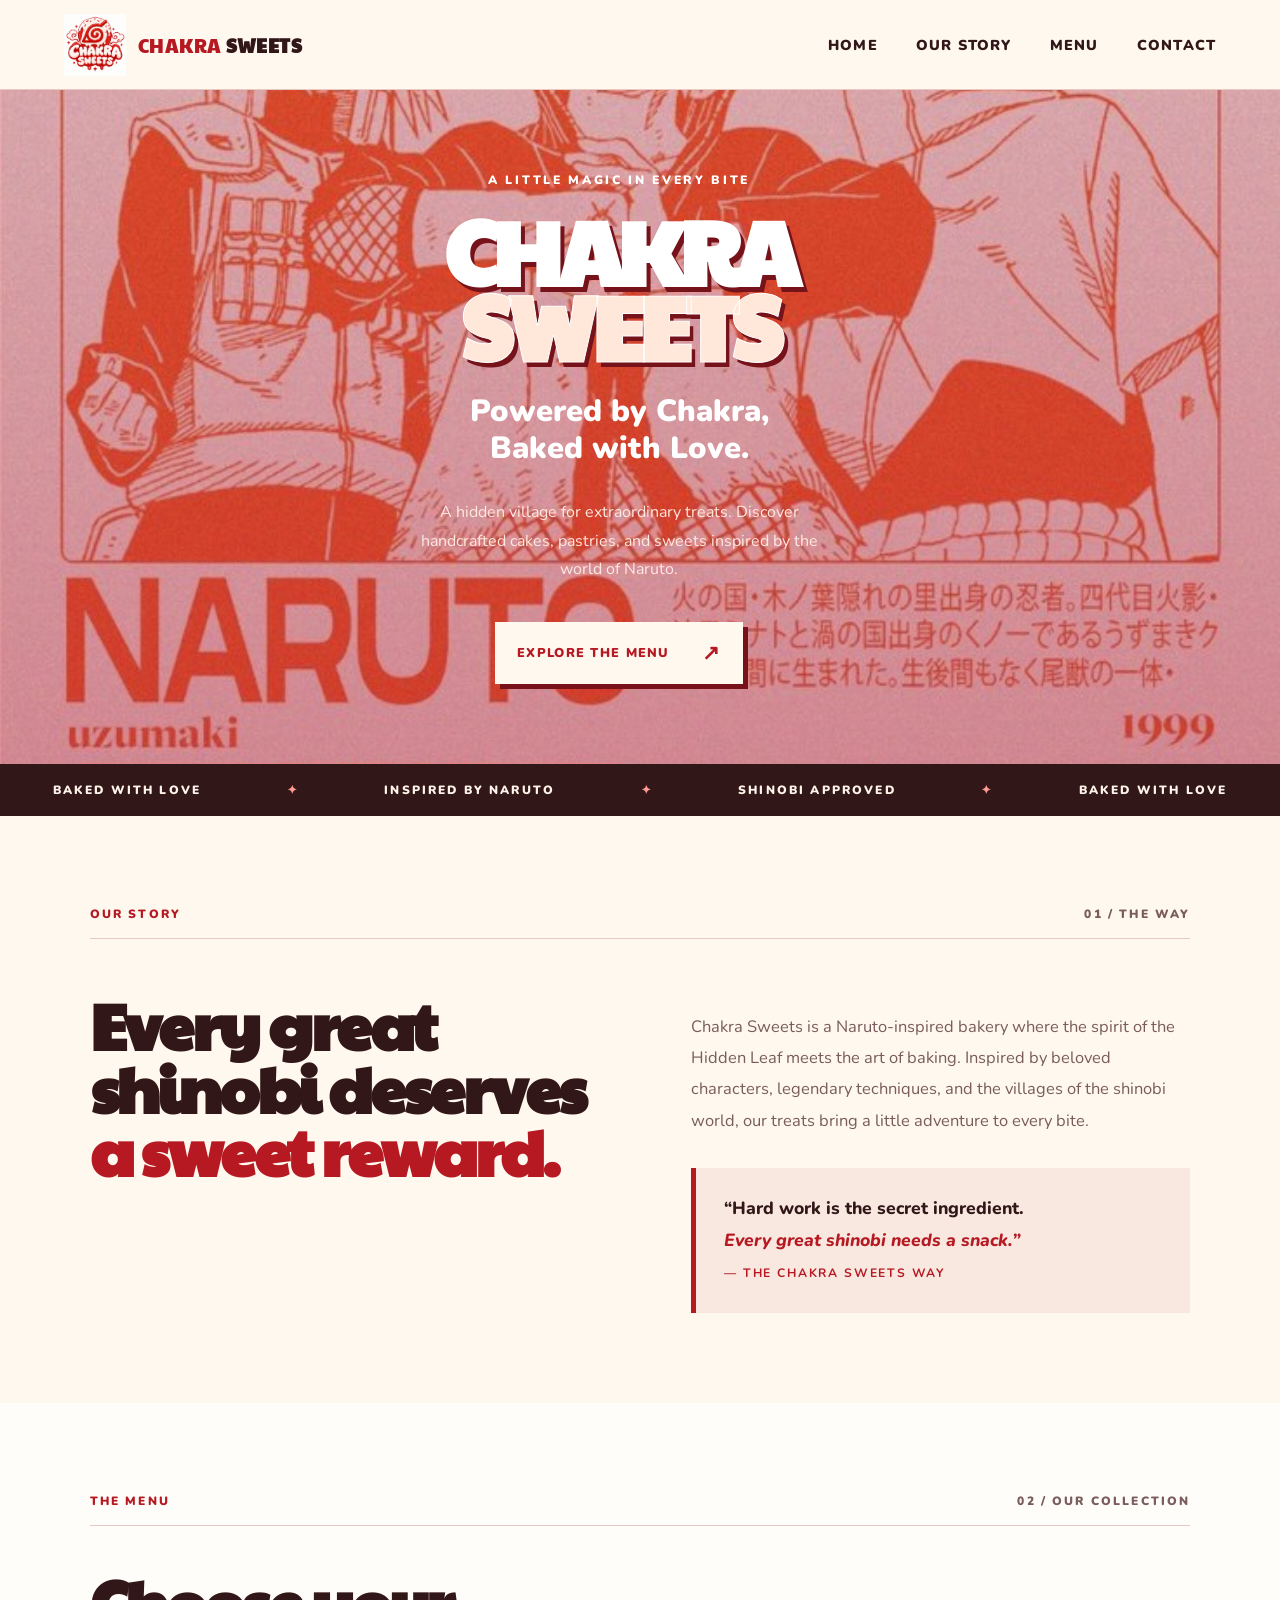
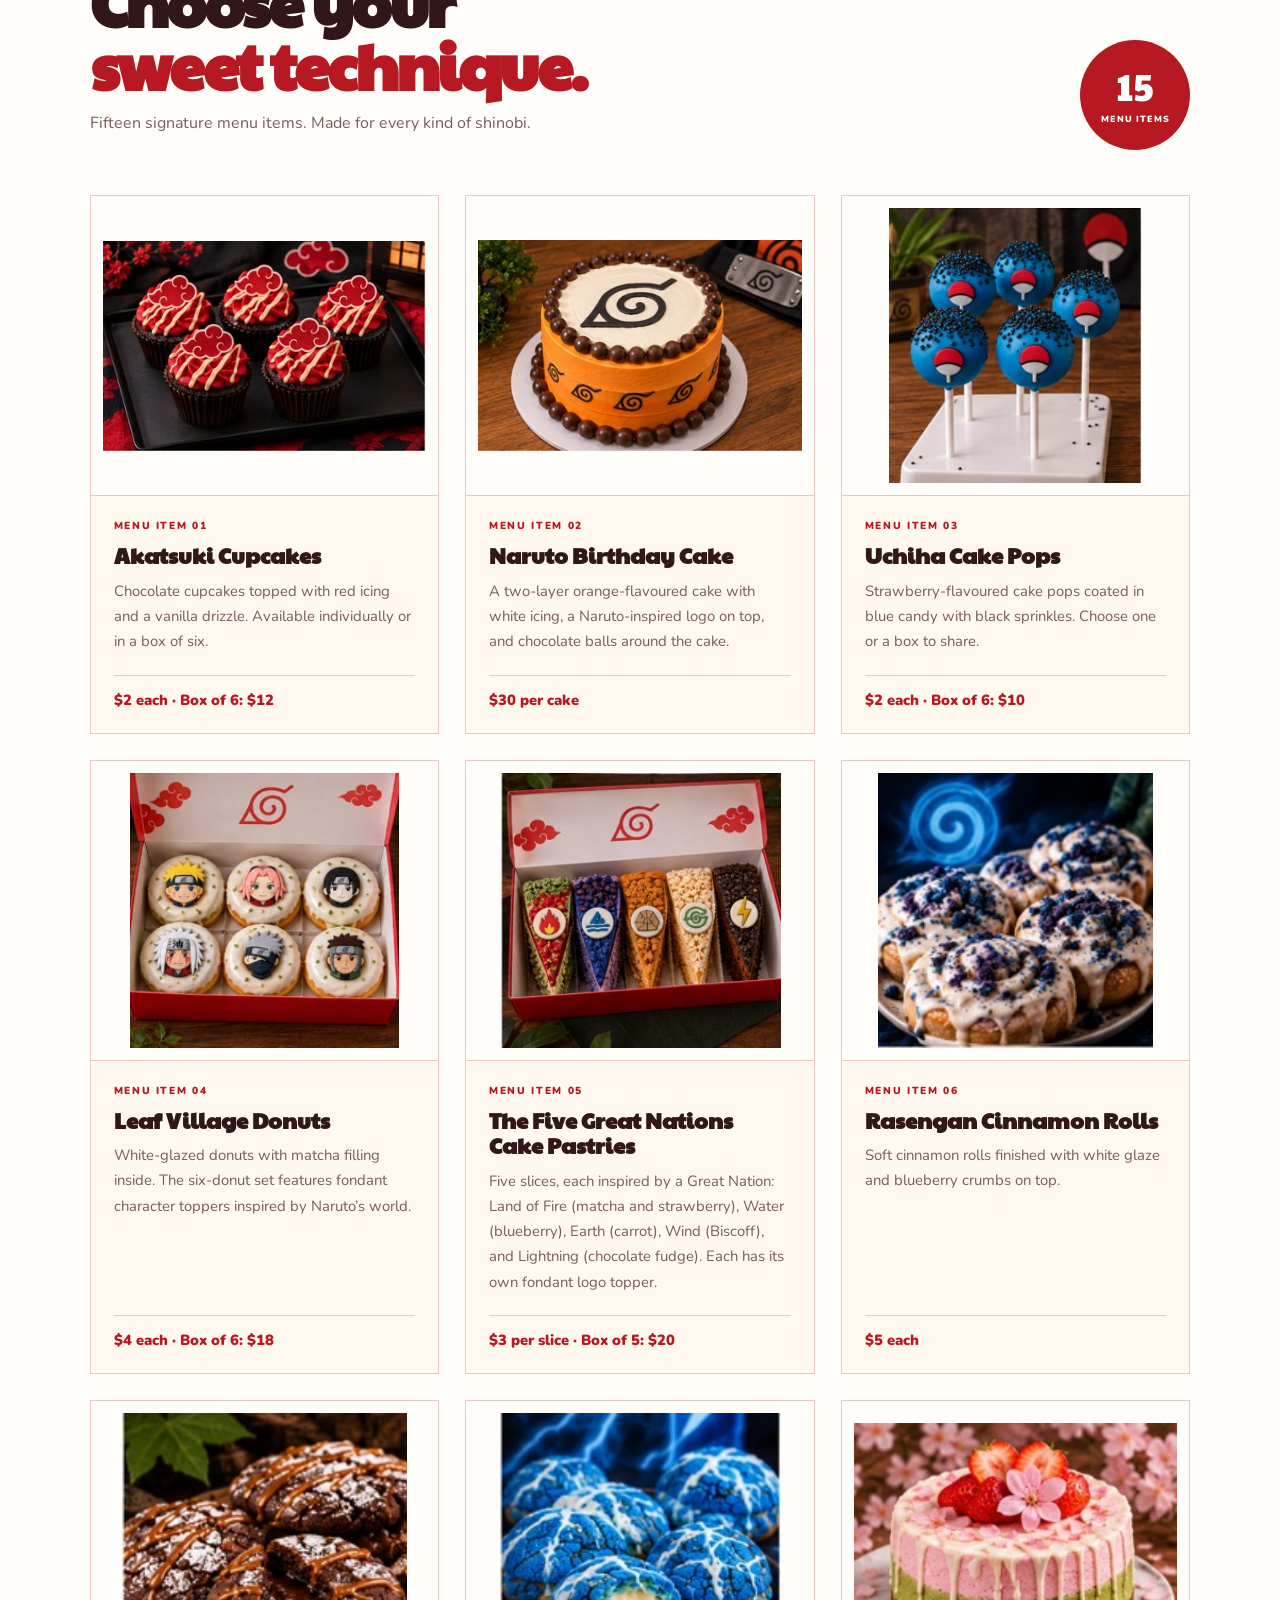
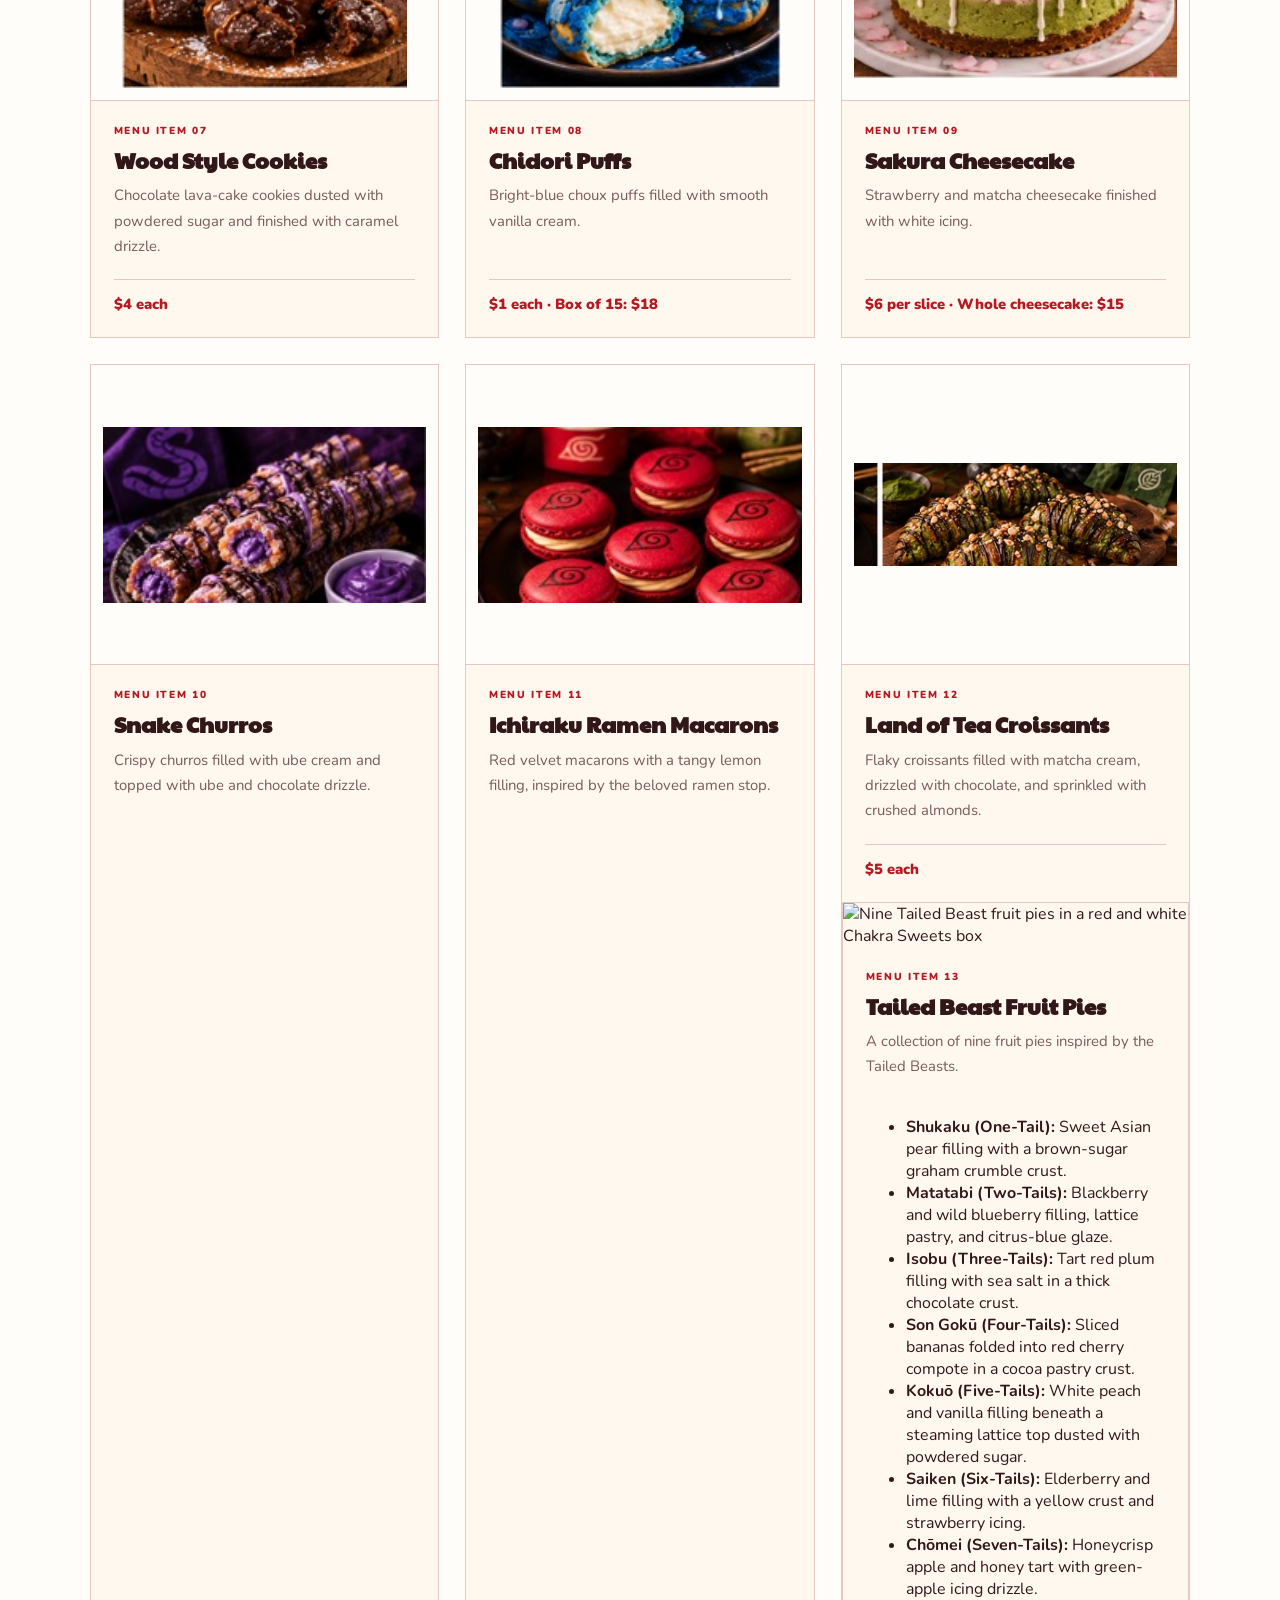
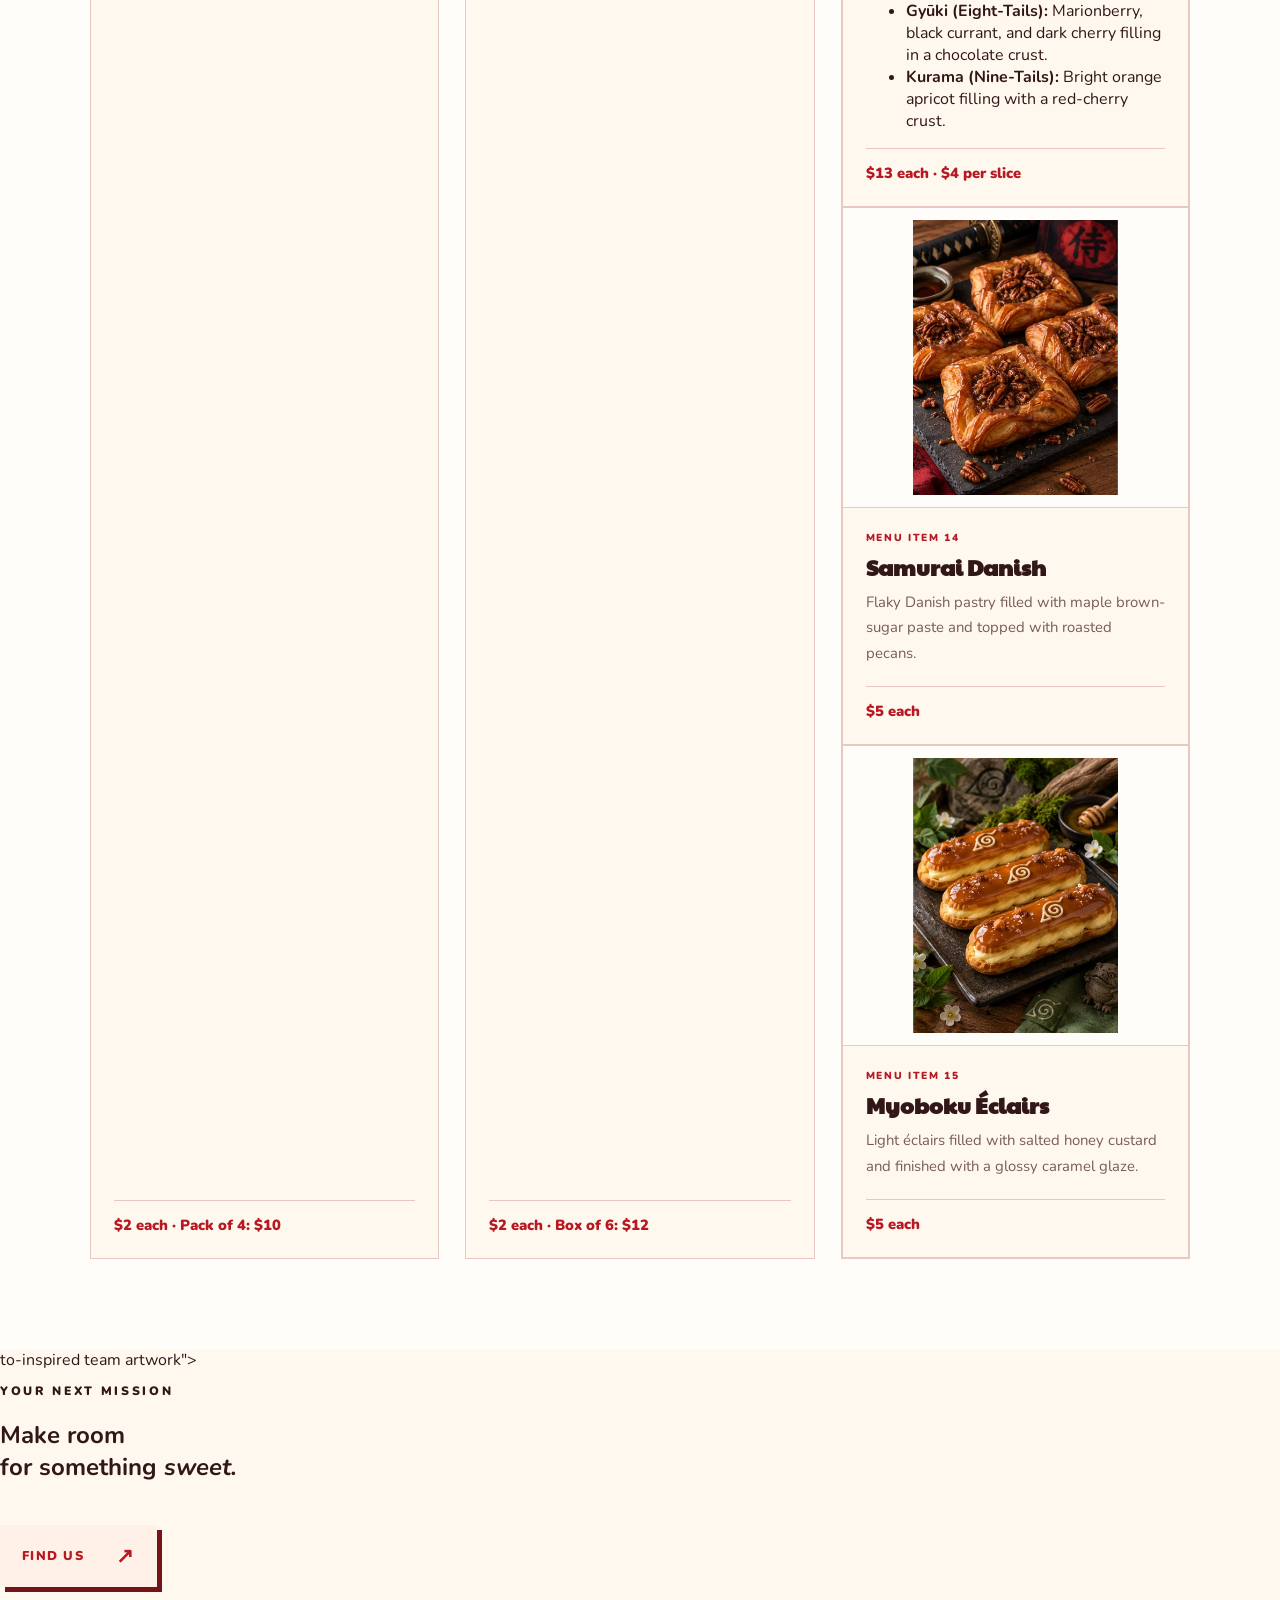
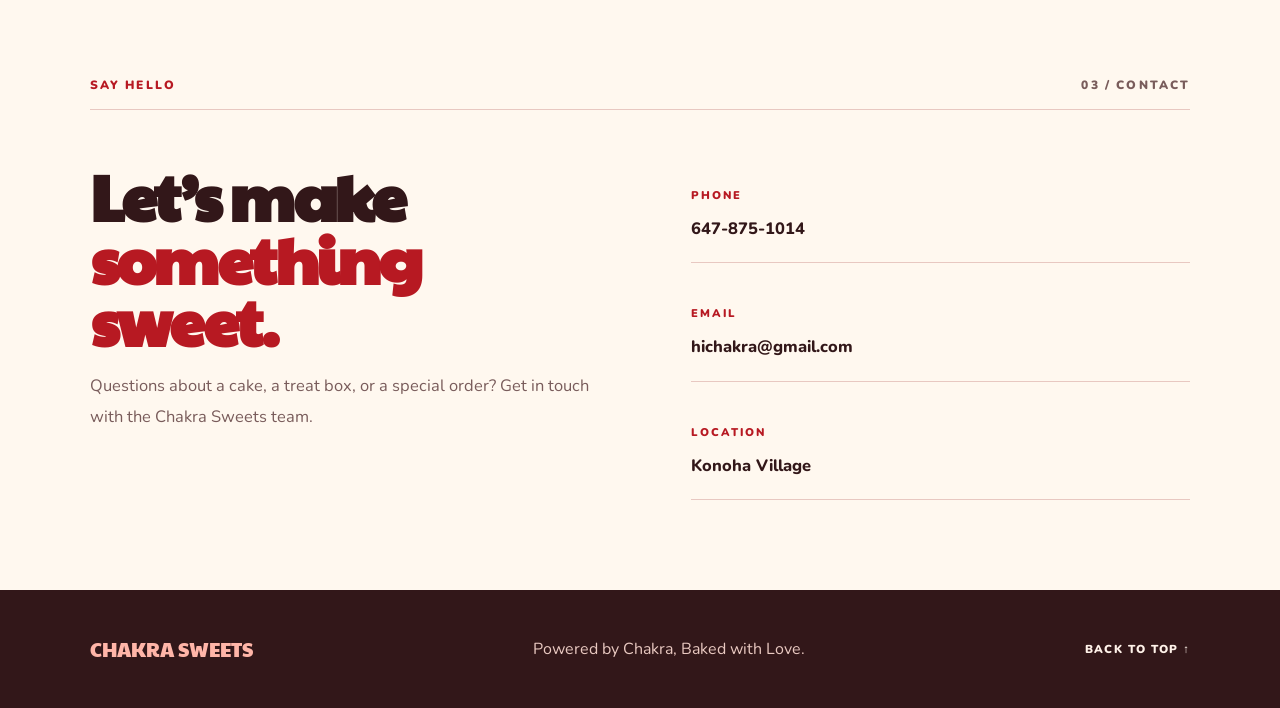
==== commit 122143fc: "Update index.html" ====
--- a/index.html
+++ b/index.html
@@ -52,19 +52,23 @@
     </article><article class="product-card">
       <div class="product-image"><img src="images/menu-croissants.jpg" alt="Land of Tea Croissants" loading="lazy"></div>
       <div class="product-copy"><span class="item-number">MENU ITEM 12</span><h3>Land of Tea Croissants</h3><p>Flaky croissants filled with matcha cream, drizzled with chocolate, and sprinkled with crushed almonds.</p><div class="price">$5 each</div></div>
-    </article><article class="product-card">
-      <div class="pie-gallery" aria-label="Nine Tailed Beast fruit pie varieties">
-      <img src="images/clean-menu-pie-shukaku.jpg" alt="Shukaku pear pie" loading="lazy">
-      <img src="images/clean-menu-pie-matatabi.jpg" alt="Matatabi blackberry and blueberry pie" loading="lazy">
-      <img src="images/clean-menu-pie-isobu.jpg" alt="Isobu sea-salt plum pie" loading="lazy">
-      <img src="images/clean-menu-pie-son-goku.jpg" alt="Son Goku banana and cherry pie" loading="lazy">
-      <img src="images/clean-menu-pie-kokuo.jpg" alt="Kokuō white peach and vanilla pie" loading="lazy">
-      <img src="images/clean-menu-pie-saiken.jpg" alt="Saiken elderberry and lime pie" loading="lazy">
-      <img src="images/clean-menu-pie-chomei.jpg" alt="Chōmei apple and honey tart" loading="lazy">
-      <img src="images/clean-menu-pie-gyuki.jpg" alt="Gyūki brambleberry pie" loading="lazy">
-      <img src="images/clean-menu-pie-kurama.jpg" alt="Kurama apricot pie" loading="lazy">
-    </div>
-      <div class="product-copy"><span class="item-number">MENU ITEM 13</span><h3>Tailed Beast Fruit Pies</h3><p>A collection of nine fruit pies inspired by the Tailed Beasts.</p><ul class="pie-list">
+    
+<!-- MENU ITEM 13: TAILED BEAST FRUIT PIES -->
+<article class="product-card pie-feature">
+  <div class="pie-box-image">
+    <img
+      src="images/tailed-beast-pies-box.jpg"
+      alt="Nine Tailed Beast fruit pies in a red and white Chakra Sweets box"
+      loading="lazy"
+    >
+  </div>
+
+  <div class="product-copy pie-feature-copy">
+    <span class="item-number">MENU ITEM 13</span>
+    <h3>Tailed Beast Fruit Pies</h3>
+    <p>A collection of nine fruit pies inspired by the Tailed Beasts.</p>
+
+    <ul class="pie-list pie-list-horizontal">
       <li><strong>Shukaku (One-Tail):</strong> Sweet Asian pear filling with a brown-sugar graham crumble crust.</li>
       <li><strong>Matatabi (Two-Tails):</strong> Blackberry and wild blueberry filling, lattice pastry, and citrus-blue glaze.</li>
       <li><strong>Isobu (Three-Tails):</strong> Tart red plum filling with sea salt in a thick chocolate crust.</li>
@@ -74,15 +78,40 @@
       <li><strong>Chōmei (Seven-Tails):</strong> Honeycrisp apple and honey tart with green-apple icing drizzle.</li>
       <li><strong>Gyūki (Eight-Tails):</strong> Marionberry, black currant, and dark cherry filling in a chocolate crust.</li>
       <li><strong>Kurama (Nine-Tails):</strong> Bright orange apricot filling with a red-cherry crust.</li>
-    </ul><div class="price">$13 each · $4 per slice</div></div>
-    </article><article class="product-card">
-      <div class="product-image"><img src="images/menu-danish.jpg" alt="Samurai Danish" loading="lazy"></div>
-      <div class="product-copy"><span class="item-number">MENU ITEM 14</span><h3>Samurai Danish</h3><p>Flaky Danish pastry filled with maple brown-sugar paste and topped with roasted pecans.</p><div class="price">$5 each</div></div>
-    </article><article class="product-card">
-      <div class="product-image"><img src="images/menu-eclairs.jpg" alt="Myoboku Éclairs" loading="lazy"></div>
-      <div class="product-copy"><span class="item-number">MENU ITEM 15</span><h3>Myoboku Éclairs</h3><p>Light éclairs filled with salted honey custard and finished with a glossy caramel glaze.</p><div class="price">$5 each</div></div>
-    </article></div></section>
-<section class="banner"><img src="images/naruto-art-2.jpg" alt="Naruto-inspired team artwork"><div><p class="eyebrow">YOUR NEXT MISSION</p><h2>Make room<br>for something <em>sweet.</em></h2><a class="cta light" href="#contact">FIND US <span>↗</span></a></div></section>
+    </ul>
+
+    <div class="price">$13 each · $4 per slice</div>
+  </div>
+</article>
+
+<!-- MENU ITEMS 14 AND 15 -->
+<div class="final-menu-row">
+  <article class="product-card final-product-card">
+    <div class="product-image">
+      <img src="images/menu-danish.jpg" alt="Samurai Danish" loading="lazy">
+    </div>
+    <div class="product-copy">
+      <span class="item-number">MENU ITEM 14</span>
+      <h3>Samurai Danish</h3>
+      <p>Flaky Danish pastry filled with maple brown-sugar paste and topped with roasted pecans.</p>
+      <div class="price">$5 each</div>
+    </div>
+  </article>
+
+  <article class="product-card final-product-card">
+    <div class="product-image">
+      <img src="images/menu-eclairs.jpg" alt="Myoboku Éclairs" loading="lazy">
+    </div>
+    <div class="product-copy">
+      <span class="item-number">MENU ITEM 15</span>
+      <h3>Myoboku Éclairs</h3>
+      <p>Light éclairs filled with salted honey custard and finished with a glossy caramel glaze.</p>
+      <div class="price">$5 each</div>
+    </div>
+  </article>
+</div>
+</div></section>
+to-inspired team artwork"><div><p class="eyebrow">YOUR NEXT MISSION</p><h2>Make room<br>for something <em>sweet.</em></h2><a class="cta light" href="#contact">FIND US <span>↗</span></a></div></section>
 <section class="contact section" id="contact"><div class="section-kicker">SAY HELLO <span>03 / CONTACT</span></div><div class="contact-grid"><div><h2>Let’s make<br><em>something sweet.</em></h2><p>Questions about a cake, a treat box, or a special order? Get in touch with the Chakra Sweets team.</p></div><div class="contact-details"><div><span>PHONE</span><p><a href="tel:+16478751014">647-875-1014</a></p></div><div><span>EMAIL</span><p><a href="mailto:hichakra@gmail.com">hichakra@gmail.com</a></p></div><div><span>LOCATION</span><p>Konoha Village</p></div></div></div></section>
 </main><footer><a class="footer-brand" href="#home">CHAKRA SWEETS</a><p>Powered by Chakra, Baked with Love.</p><a href="#home">BACK TO TOP ↑</a></footer>
-</body></html>+</body></html>
--- a/style.css
+++ b/style.css
@@ -4,7 +4,9 @@
 @media(max-width:900px){.hero{grid-template-columns:1fr}.hero-art{min-height:380px}.hero-art:after{background:linear-gradient(0deg,var(--red),transparent 45%)}.hero-content{padding:25px 8vw 75px}.hero-stamp{left:auto;right:24px;top:300px}.product-grid{grid-template-columns:repeat(2,minmax(0,1fr))}.product-image{height:260px;min-height:260px}.story-grid,.contact-grid{gap:35px}}@media(max-width:600px){.site-header{height:auto;min-height:78px;align-items:center;gap:10px;flex-wrap:wrap}.brand{font-size:1rem}.brand img{width:48px;height:48px}nav{width:100%;justify-content:space-between;gap:8px;font-size:.68rem;padding:0 0 8px}.hero-art{min-height:310px}.hero h1{font-size:4rem}.section{padding:58px 20px}.story-grid,.contact-grid{grid-template-columns:1fr;padding-top:35px}.menu-heading{align-items:start}.menu-seal{width:80px;height:80px;font-size:1.8rem}.product-grid{grid-template-columns:1fr}.product-image{height:320px;min-height:320px}.banner{grid-template-columns:1fr}.banner>img{min-height:280px;height:280px}.banner>div{padding:42px 25px}footer{align-items:flex-start;flex-direction:column}}
 
 /* Homepage hero revision: remove character artwork and center the brand message. */
-.hero.hero-centered{grid-template-columns:1fr;min-height:650px;align-items:center;justify-items:center;text-align:center;background:radial-gradient(circle at 50% 30%, #d52a32 0%, var(--red) 55%, #99141c 100%);}
+.hero.hero-centered{grid-template-columns:1fr;min-height:650px;align-items:center;justify-items:center;text-align:center;background:
+  linear-gradient(rgba(183, 25, 52, 0.30), rgba(183, 25, 52, 0.45)),
+  url("./images/naruto-background.jpg") center 32% / cover no-repeat;
 .hero-centered .hero-content{width:100%;max-width:900px;padding:90px 28px;justify-self:center;text-align:center;}
 .hero-centered .eyebrow{margin-left:auto;margin-right:auto;}
 .hero-centered .hero-intro{margin-left:auto;margin-right:auto;}
@@ -15,8 +17,27 @@
 @media(max-width:900px){.hero.hero-centered{min-height:560px}.hero-centered .hero-content{padding:75px 24px;}}
 
 /* Individual, uncropped dessert panels supplied for the menu */
-.pie-gallery{display:grid;grid-template-columns:repeat(3,minmax(0,1fr));gap:5px;padding:12px;background:#fffdf9;border-bottom:1px solid var(--line);align-content:center}
-.pie-gallery img{display:block;width:100%;height:105px;object-fit:contain;object-position:center;background:#fffaf5;min-width:0}
+
+.pie-gallery {
+  display: grid;
+  grid-template-columns: repeat(3, minmax(0, 1fr));
+  gap: 5px;
+  padding: 12px;
+  background: #fffdf9;
+  border-bottom: 1px solid var(--line);
+  align-content: start;
+}
+
+.pie-gallery img {
+  display: block;
+  width: 100%;
+  height: 105px;
+  object-fit: contain;
+  object-position: center;
+  background: #fffaf5;
+  min-width: 0;
+}
+
 .pie-list{margin:0 0 20px;padding-left:19px;color:var(--muted);font-size:.88rem;line-height:1.6}
 .pie-list li{margin:0 0 8px}
 .pie-list strong{color:var(--ink)}
@@ -24,12 +45,20 @@
 
 
 /* Chakra Sweets updates: Naruto homepage background and natural-height menu cards */
-.hero-centered{
+.hero-centered {
   min-height: min(760px, calc(100vh - 90px));
+  display: grid;
   grid-template-columns: 1fr;
+  align-items: center;
+  justify-items: center;
+  text-align: center;
   background:
-    linear-gradient(180deg, rgba(183,25,34,.68), rgba(183,25,34,.82)),
-    url("images/naruto-background.jpg") center 32% / cover no-repeat;
+    linear-gradient(
+      180deg,
+      rgba(183, 25, 52, 0.35),
+      rgba(183, 25, 52, 0.55)
+    ),
+    url("./images/naruto-background.jpg") center 32% / cover no-repeat;
   background-color: var(--red);
 }
 .hero-centered .hero-content{
@@ -66,6 +95,46 @@
   .hero-centered{min-height:560px;background-position:center 28%}
   .product-grid{grid-template-columns:repeat(2,minmax(0,1fr))}
 }
+                    
+
+
+/* Independent heights for menu cards */
+.product-grid {
+  display: flex !important;
+  flex-wrap: wrap !important;
+  align-items: flex-start !important;
+  gap: 26px !important;
+}
+
+.product-grid > .product-card {
+  flex: 0 0 calc((100% - 52px) / 3) !important;
+  width: calc((100% - 52px) / 3) !important;
+  height: auto !important;
+  min-height: 0 !important;
+  align-self: flex-start !important;
+}
+
+.product-grid > .product-card .product-copy {
+  display: block !important;
+  flex: none !important;
+  height: auto !important;
+}
+
+@media (max-width: 900px) {
+  .product-grid > .product-card {
+    flex-basis: calc((100% - 26px) / 2) !important;
+    width: calc((100% - 26px) / 2) !important;
+  }
+}
+
+@media (max-width: 600px) {
+  .product-grid > .product-card {
+    flex-basis: 100% !important;
+    width: 100% !important;
+  }
+}
+
+
 @media(max-width:520px){
   .product-grid{grid-template-columns:1fr}
 }
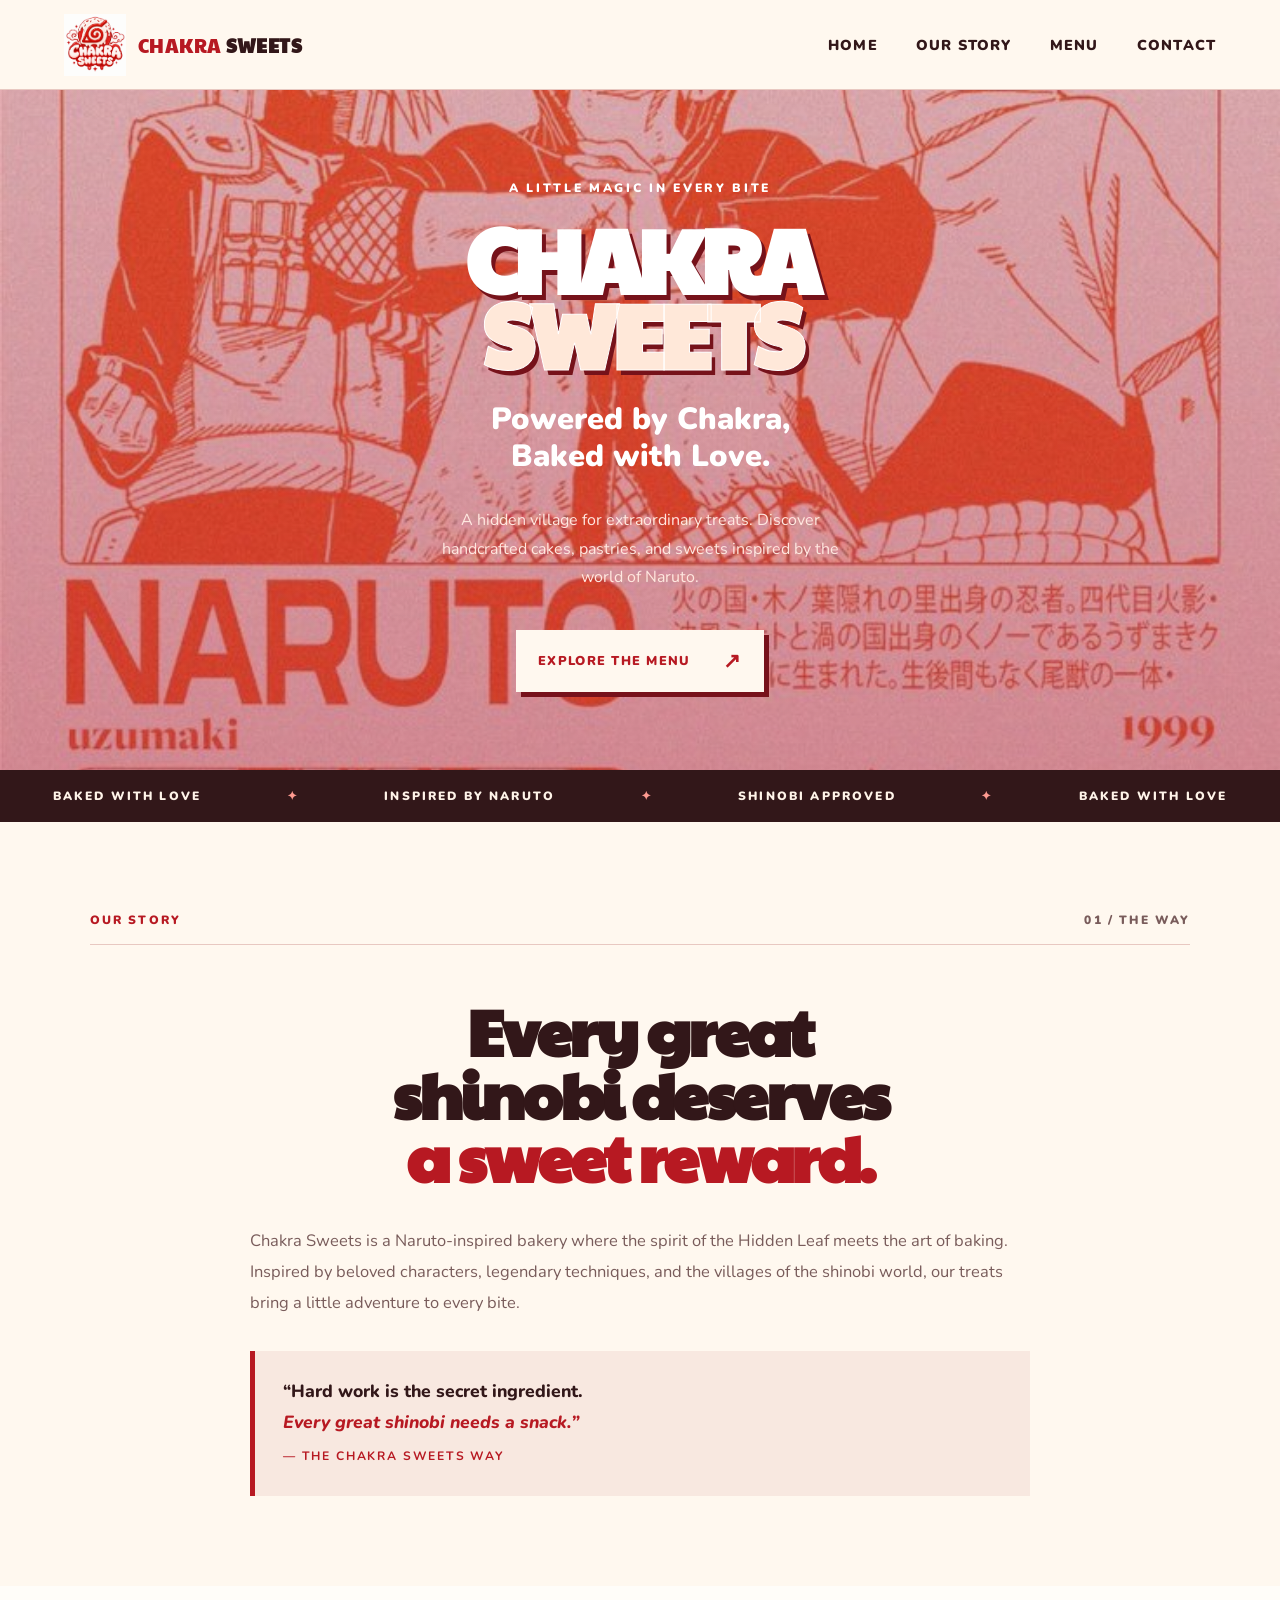
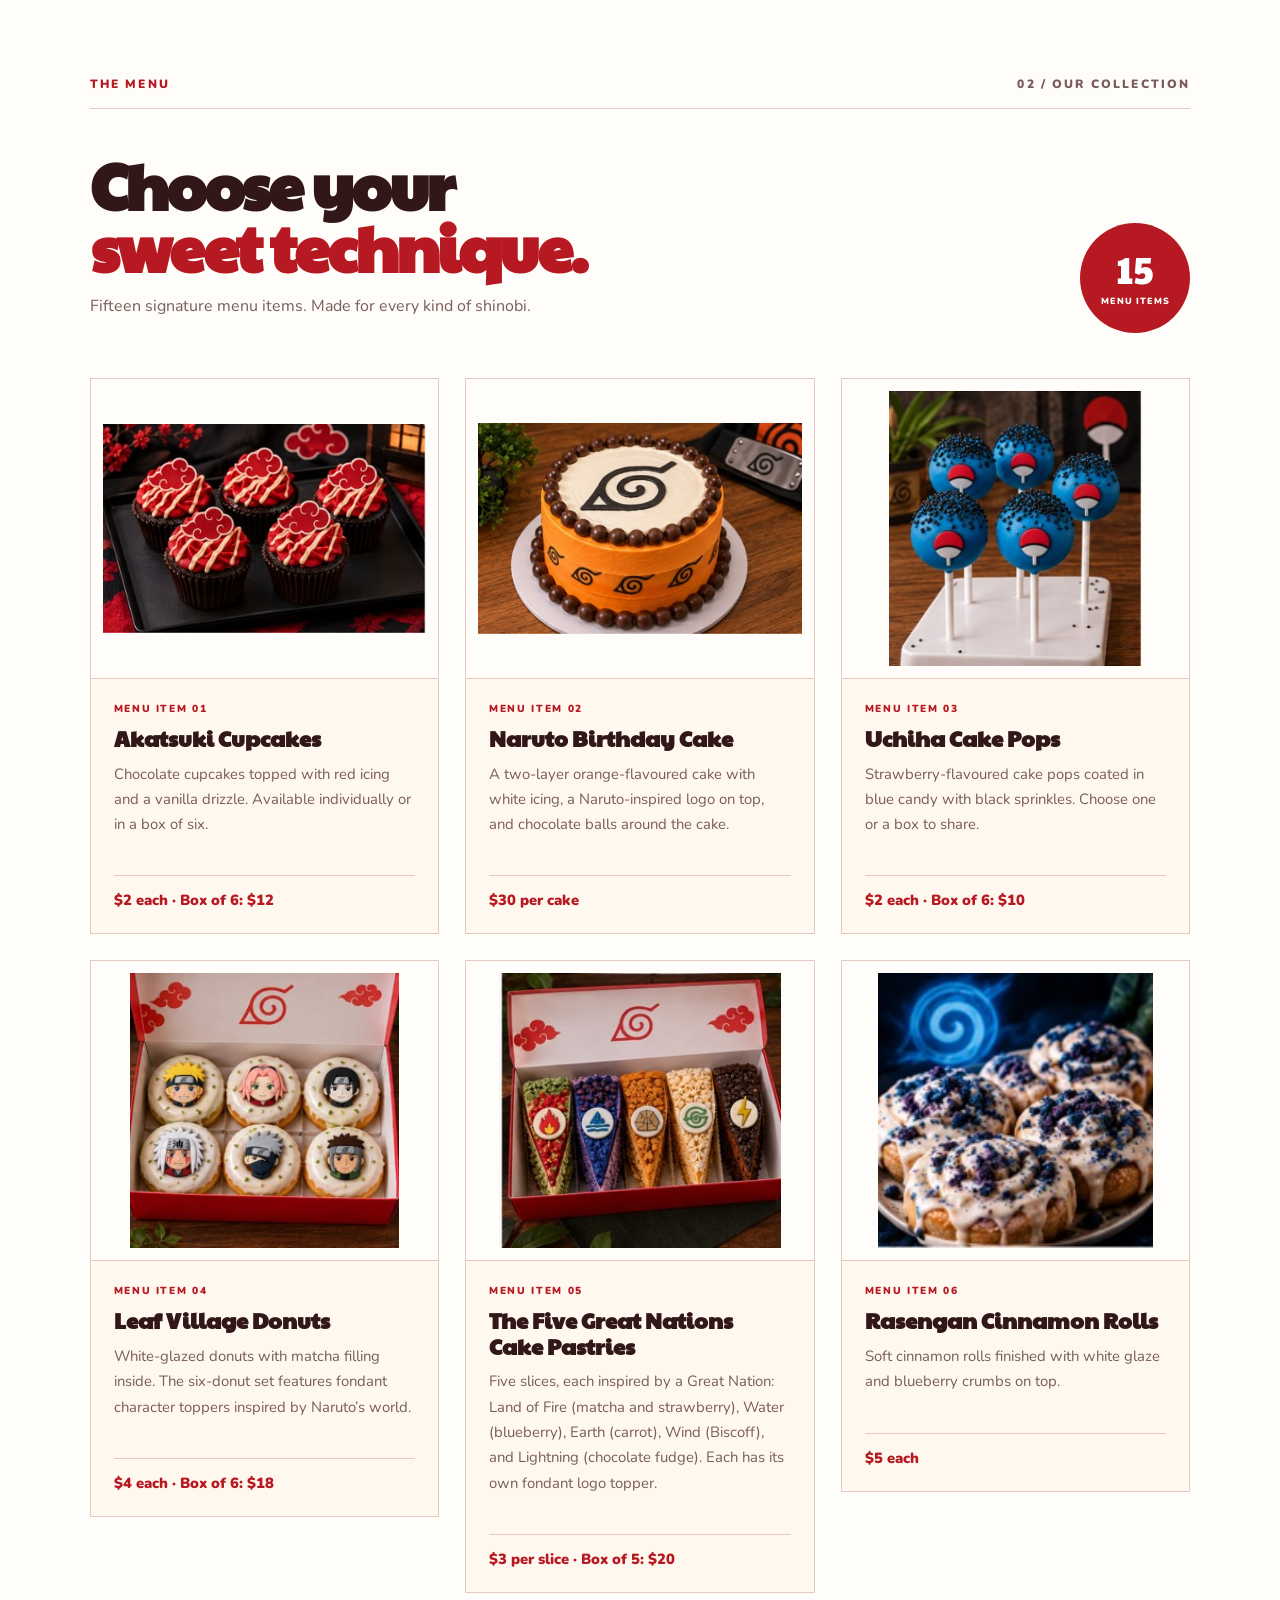
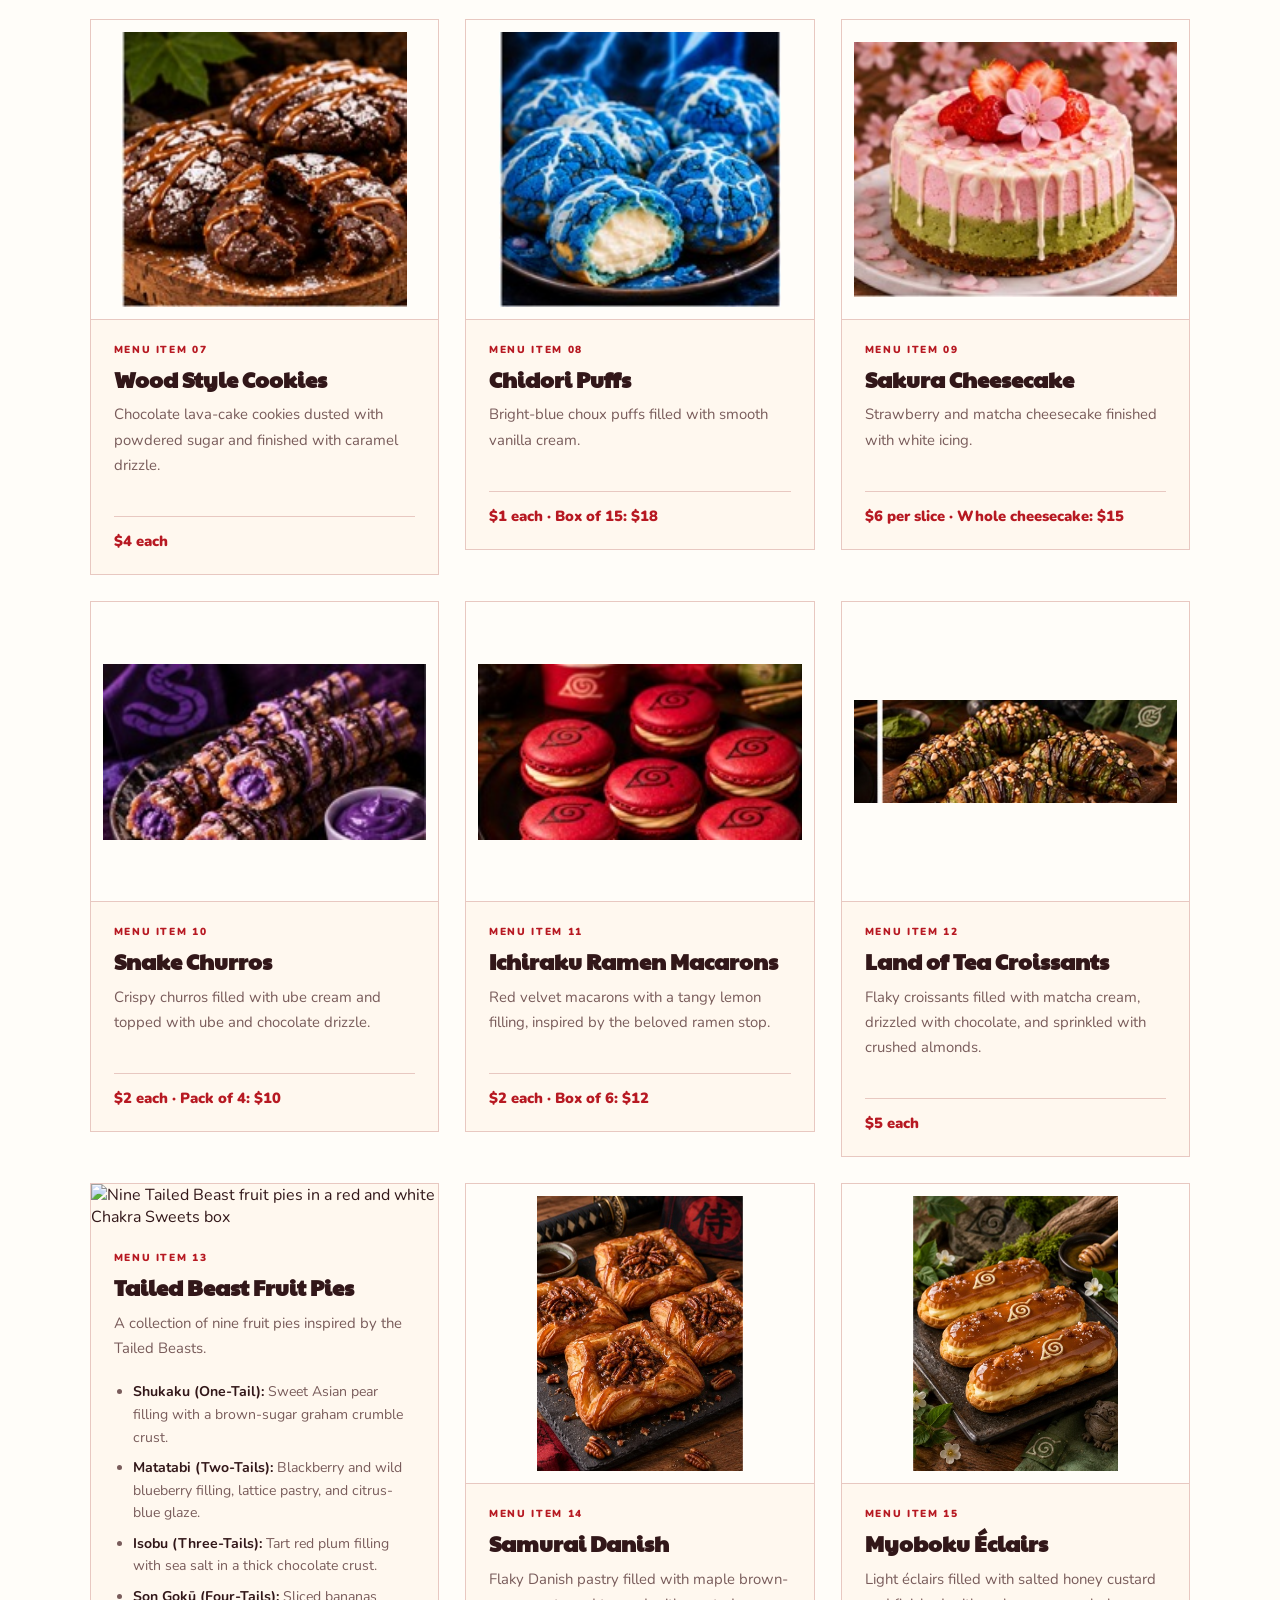
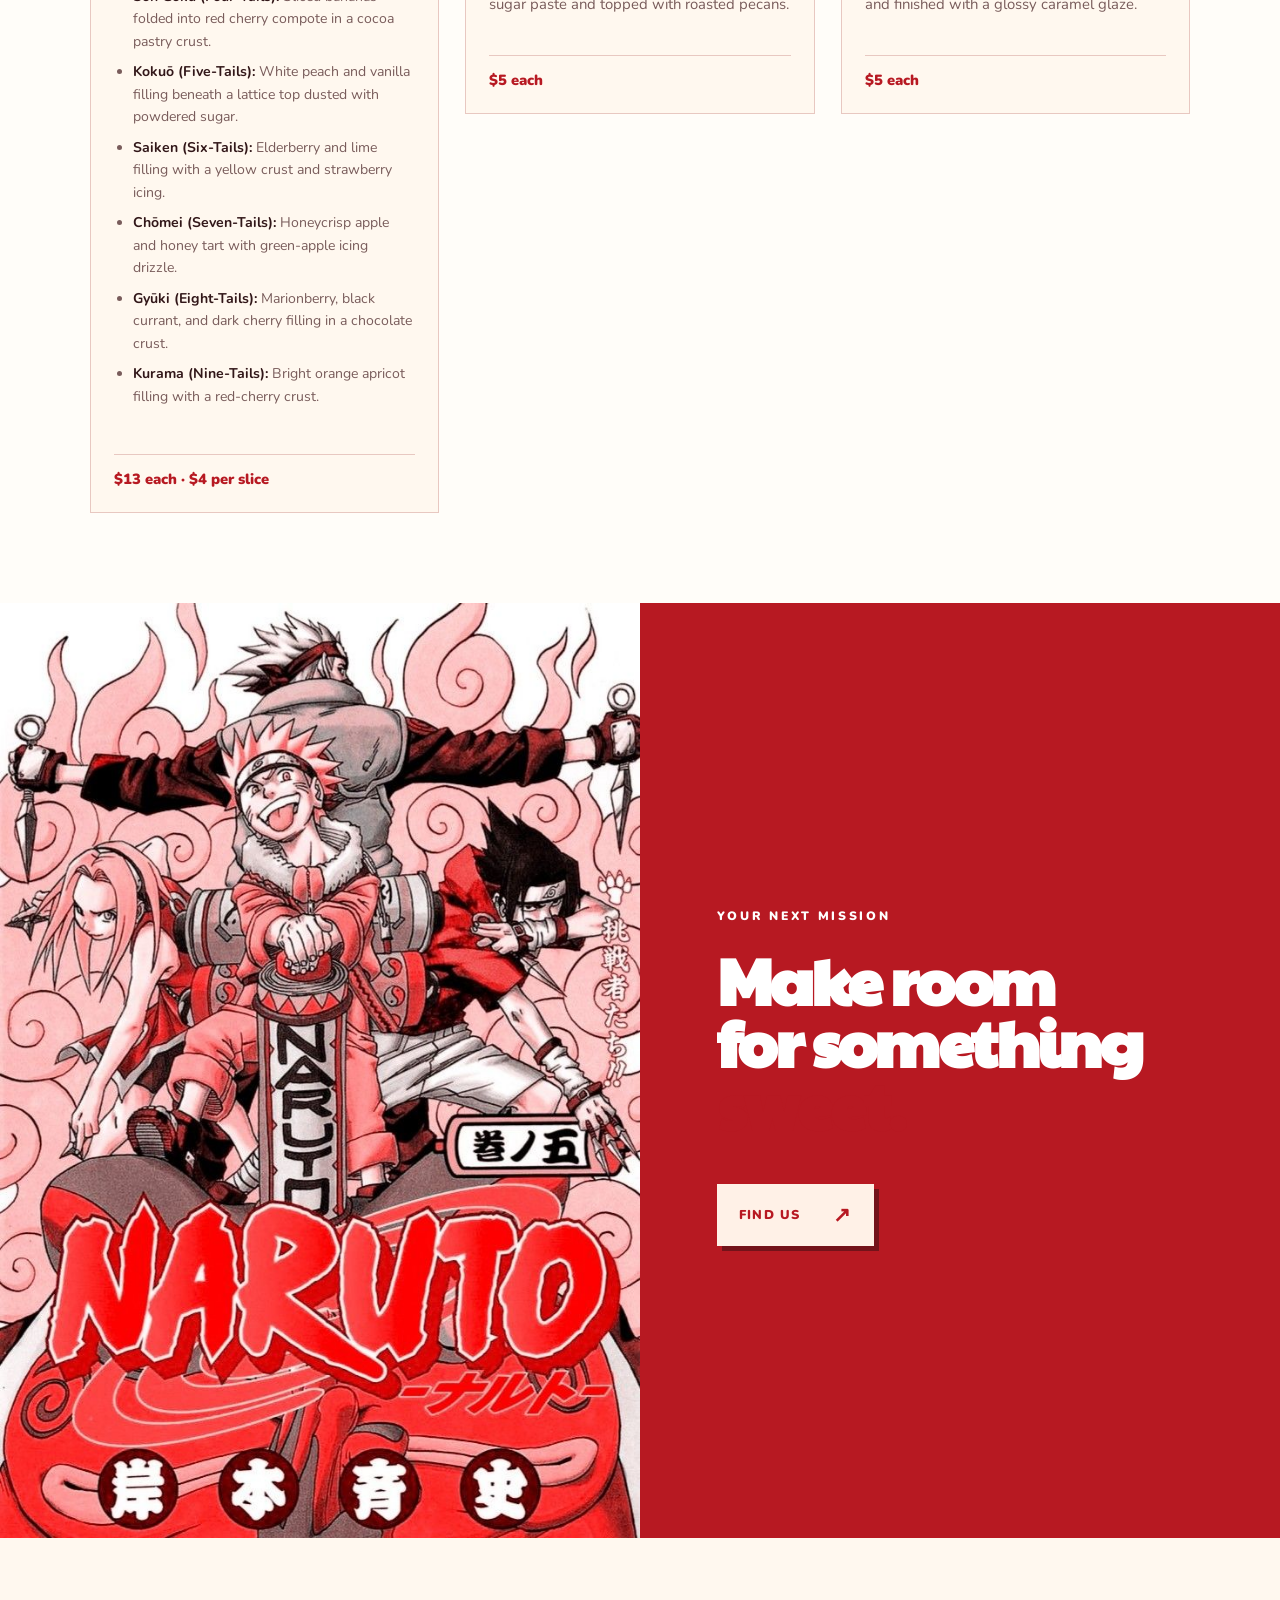
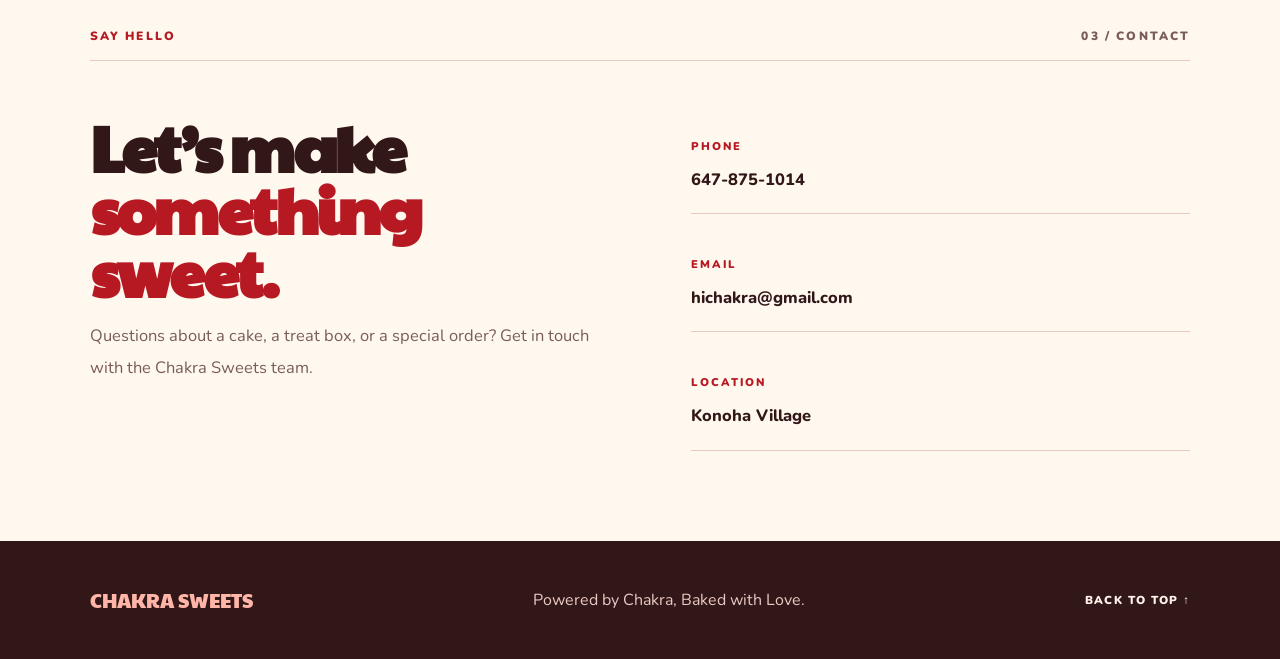
==== commit 6988553d: "Update index.html" ====
--- a/index.html
+++ b/index.html
@@ -52,66 +52,35 @@
     </article><article class="product-card">
       <div class="product-image"><img src="images/menu-croissants.jpg" alt="Land of Tea Croissants" loading="lazy"></div>
       <div class="product-copy"><span class="item-number">MENU ITEM 12</span><h3>Land of Tea Croissants</h3><p>Flaky croissants filled with matcha cream, drizzled with chocolate, and sprinkled with crushed almonds.</p><div class="price">$5 each</div></div>
-    
-<!-- MENU ITEM 13: TAILED BEAST FRUIT PIES -->
-<article class="product-card pie-feature">
-  <div class="pie-box-image">
-    <img
-      src="images/tailed-beast-pies-box.jpg"
-      alt="Nine Tailed Beast fruit pies in a red and white Chakra Sweets box"
-      loading="lazy"
-    >
-  </div>
-
-  <div class="product-copy pie-feature-copy">
-    <span class="item-number">MENU ITEM 13</span>
-    <h3>Tailed Beast Fruit Pies</h3>
-    <p>A collection of nine fruit pies inspired by the Tailed Beasts.</p>
-
-    <ul class="pie-list pie-list-horizontal">
-      <li><strong>Shukaku (One-Tail):</strong> Sweet Asian pear filling with a brown-sugar graham crumble crust.</li>
-      <li><strong>Matatabi (Two-Tails):</strong> Blackberry and wild blueberry filling, lattice pastry, and citrus-blue glaze.</li>
-      <li><strong>Isobu (Three-Tails):</strong> Tart red plum filling with sea salt in a thick chocolate crust.</li>
-      <li><strong>Son Gokū (Four-Tails):</strong> Sliced bananas folded into red cherry compote in a cocoa pastry crust.</li>
-      <li><strong>Kokuō (Five-Tails):</strong> White peach and vanilla filling beneath a steaming lattice top dusted with powdered sugar.</li>
-      <li><strong>Saiken (Six-Tails):</strong> Elderberry and lime filling with a yellow crust and strawberry icing.</li>
-      <li><strong>Chōmei (Seven-Tails):</strong> Honeycrisp apple and honey tart with green-apple icing drizzle.</li>
-      <li><strong>Gyūki (Eight-Tails):</strong> Marionberry, black currant, and dark cherry filling in a chocolate crust.</li>
-      <li><strong>Kurama (Nine-Tails):</strong> Bright orange apricot filling with a red-cherry crust.</li>
-    </ul>
-
-    <div class="price">$13 each · $4 per slice</div>
-  </div>
-</article>
-
-<!-- MENU ITEMS 14 AND 15 -->
-<div class="final-menu-row">
-  <article class="product-card final-product-card">
-    <div class="product-image">
-      <img src="images/menu-danish.jpg" alt="Samurai Danish" loading="lazy">
-    </div>
-    <div class="product-copy">
-      <span class="item-number">MENU ITEM 14</span>
-      <h3>Samurai Danish</h3>
-      <p>Flaky Danish pastry filled with maple brown-sugar paste and topped with roasted pecans.</p>
-      <div class="price">$5 each</div>
-    </div>
-  </article>
-
-  <article class="product-card final-product-card">
-    <div class="product-image">
-      <img src="images/menu-eclairs.jpg" alt="Myoboku Éclairs" loading="lazy">
-    </div>
-    <div class="product-copy">
-      <span class="item-number">MENU ITEM 15</span>
-      <h3>Myoboku Éclairs</h3>
-      <p>Light éclairs filled with salted honey custard and finished with a glossy caramel glaze.</p>
-      <div class="price">$5 each</div>
-    </div>
-  </article>
-</div>
-</div></section>
-to-inspired team artwork"><div><p class="eyebrow">YOUR NEXT MISSION</p><h2>Make room<br>for something <em>sweet.</em></h2><a class="cta light" href="#contact">FIND US <span>↗</span></a></div></section>
+    </article><article class="product-card tailed-beast-card">
+      <div class="tailed-beast-image">
+        <img src="images/tailed-beast-pies-box.jpg" alt="Nine Tailed Beast fruit pies in a red and white Chakra Sweets box" loading="lazy">
+      </div>
+      <div class="product-copy tailed-beast-copy">
+        <span class="item-number">MENU ITEM 13</span>
+        <h3>Tailed Beast Fruit Pies</h3>
+        <p>A collection of nine fruit pies inspired by the Tailed Beasts.</p>
+        <ul class="pie-list">
+          <li><strong>Shukaku (One-Tail):</strong> Sweet Asian pear filling with a brown-sugar graham crumble crust.</li>
+          <li><strong>Matatabi (Two-Tails):</strong> Blackberry and wild blueberry filling, lattice pastry, and citrus-blue glaze.</li>
+          <li><strong>Isobu (Three-Tails):</strong> Tart red plum filling with sea salt in a thick chocolate crust.</li>
+          <li><strong>Son Gokū (Four-Tails):</strong> Sliced bananas folded into red cherry compote in a cocoa pastry crust.</li>
+          <li><strong>Kokuō (Five-Tails):</strong> White peach and vanilla filling beneath a lattice top dusted with powdered sugar.</li>
+          <li><strong>Saiken (Six-Tails):</strong> Elderberry and lime filling with a yellow crust and strawberry icing.</li>
+          <li><strong>Chōmei (Seven-Tails):</strong> Honeycrisp apple and honey tart with green-apple icing drizzle.</li>
+          <li><strong>Gyūki (Eight-Tails):</strong> Marionberry, black currant, and dark cherry filling in a chocolate crust.</li>
+          <li><strong>Kurama (Nine-Tails):</strong> Bright orange apricot filling with a red-cherry crust.</li>
+        </ul>
+        <div class="price">$13 each · $4 per slice</div>
+      </div>
+    </article><article class="product-card">
+      <div class="product-image"><img src="images/menu-danish.jpg" alt="Samurai Danish" loading="lazy"></div>
+      <div class="product-copy"><span class="item-number">MENU ITEM 14</span><h3>Samurai Danish</h3><p>Flaky Danish pastry filled with maple brown-sugar paste and topped with roasted pecans.</p><div class="price">$5 each</div></div>
+    </article><article class="product-card">
+      <div class="product-image"><img src="images/menu-eclairs.jpg" alt="Myoboku Éclairs" loading="lazy"></div>
+      <div class="product-copy"><span class="item-number">MENU ITEM 15</span><h3>Myoboku Éclairs</h3><p>Light éclairs filled with salted honey custard and finished with a glossy caramel glaze.</p><div class="price">$5 each</div></div>
+    </article></div></section>
+<section class="banner"><img src="images/naruto-art-2.jpg" alt="Naruto-inspired team artwork"><div><p class="eyebrow">YOUR NEXT MISSION</p><h2>Make room<br>for something <em>sweet.</em></h2><a class="cta light" href="#contact">FIND US <span>↗</span></a></div></section>
 <section class="contact section" id="contact"><div class="section-kicker">SAY HELLO <span>03 / CONTACT</span></div><div class="contact-grid"><div><h2>Let’s make<br><em>something sweet.</em></h2><p>Questions about a cake, a treat box, or a special order? Get in touch with the Chakra Sweets team.</p></div><div class="contact-details"><div><span>PHONE</span><p><a href="tel:+16478751014">647-875-1014</a></p></div><div><span>EMAIL</span><p><a href="mailto:hichakra@gmail.com">hichakra@gmail.com</a></p></div><div><span>LOCATION</span><p>Konoha Village</p></div></div></div></section>
 </main><footer><a class="footer-brand" href="#home">CHAKRA SWEETS</a><p>Powered by Chakra, Baked with Love.</p><a href="#home">BACK TO TOP ↑</a></footer>
 </body></html>
--- a/style.css
+++ b/style.css
@@ -4,10 +4,21 @@
 @media(max-width:900px){.hero{grid-template-columns:1fr}.hero-art{min-height:380px}.hero-art:after{background:linear-gradient(0deg,var(--red),transparent 45%)}.hero-content{padding:25px 8vw 75px}.hero-stamp{left:auto;right:24px;top:300px}.product-grid{grid-template-columns:repeat(2,minmax(0,1fr))}.product-image{height:260px;min-height:260px}.story-grid,.contact-grid{gap:35px}}@media(max-width:600px){.site-header{height:auto;min-height:78px;align-items:center;gap:10px;flex-wrap:wrap}.brand{font-size:1rem}.brand img{width:48px;height:48px}nav{width:100%;justify-content:space-between;gap:8px;font-size:.68rem;padding:0 0 8px}.hero-art{min-height:310px}.hero h1{font-size:4rem}.section{padding:58px 20px}.story-grid,.contact-grid{grid-template-columns:1fr;padding-top:35px}.menu-heading{align-items:start}.menu-seal{width:80px;height:80px;font-size:1.8rem}.product-grid{grid-template-columns:1fr}.product-image{height:320px;min-height:320px}.banner{grid-template-columns:1fr}.banner>img{min-height:280px;height:280px}.banner>div{padding:42px 25px}footer{align-items:flex-start;flex-direction:column}}
 
 /* Homepage hero revision: remove character artwork and center the brand message. */
-.hero.hero-centered{grid-template-columns:1fr;min-height:650px;align-items:center;justify-items:center;text-align:center;background:
-  linear-gradient(rgba(183, 25, 52, 0.30), rgba(183, 25, 52, 0.45)),
-  url("./images/naruto-background.jpg") center 32% / cover no-repeat;
-.hero-centered .hero-content{width:100%;max-width:900px;padding:90px 28px;justify-self:center;text-align:center;}
+
+.hero.hero-centered {
+  grid-template-columns: 1fr;
+  min-height: 650px;
+  align-items: center;
+  justify-items: center;
+  text-align: center;
+  background:
+    linear-gradient(
+      rgba(183, 25, 52, 0.30),
+      rgba(183, 25, 52, 0.45)
+    ),
+    url("./images/naruto-background.jpg") center 32% / cover no-repeat;
+}
+
 .hero-centered .eyebrow{margin-left:auto;margin-right:auto;}
 .hero-centered .hero-intro{margin-left:auto;margin-right:auto;}
 .hero-centered .cta{justify-content:center;}
@@ -98,41 +109,143 @@
                     
 
 
-/* Independent heights for menu cards */
+
+/* === NEW LAYOUT FOR MENU ITEMS 13–15 === */
+
 .product-grid {
-  display: flex !important;
-  flex-wrap: wrap !important;
-  align-items: flex-start !important;
-  gap: 26px !important;
-}
-
-.product-grid > .product-card {
-  flex: 0 0 calc((100% - 52px) / 3) !important;
-  width: calc((100% - 52px) / 3) !important;
+  display: grid !important;
+  grid-template-columns: repeat(3, minmax(0, 1fr)) !important;
+  align-items: start !important;
+  grid-auto-rows: auto !important;
+}
+
+/* Large horizontal pie card */
+.product-grid > .pie-feature {
+  grid-column: 1 / -1;
+  display: grid !important;
+  grid-template-columns: minmax(260px, 36%) minmax(0, 1fr);
+  align-items: start;
   height: auto !important;
   min-height: 0 !important;
-  align-self: flex-start !important;
-}
-
-.product-grid > .product-card .product-copy {
-  display: block !important;
+  margin-bottom: 26px;
+  overflow: hidden;
+}
+
+.pie-box-image {
+  padding: 18px;
+  min-width: 0;
+}
+
+.pie-box-image img {
+  display: block;
+  width: 100%;
+  height: 360px;
+  object-fit: cover;
+  object-position: center;
+  border-radius: 8px;
+}
+
+.pie-feature-copy {
+  min-width: 0;
+  padding: 22px;
+  height: auto !important;
   flex: none !important;
-  height: auto !important;
-}
-
+}
+
+.pie-list-horizontal {
+  display: grid;
+  grid-template-columns: repeat(3, minmax(0, 1fr));
+  gap: 14px 20px;
+  padding-left: 0;
+  margin: 18px 0;
+  list-style: none;
+}
+
+.pie-list-horizontal li {
+  min-width: 0;
+  line-height: 1.5;
+}
+
+/* Two separate cards beneath the pies */
+.product-grid > .final-menu-row {
+  grid-column: 1 / -1;
+  display: grid !important;
+  grid-template-columns: repeat(2, minmax(0, 1fr));
+  align-items: start;
+  gap: 26px;
+  margin-bottom: 26px;
+}
+
+.final-product-card {
+  display: grid !important;
+  grid-template-columns: minmax(0, 1fr) minmax(0, 1.1fr);
+  align-items: start;
+  align-self: start;
+  height: auto !important;
+  min-height: 0 !important;
+}
+
+.final-product-card .product-image {
+  padding: 14px;
+  min-width: 0;
+}
+
+.final-product-card .product-image img {
+  display: block;
+  width: 100%;
+  height: 220px;
+  object-fit: cover;
+  border-radius: 6px;
+}
+
+.final-product-card .product-copy {
+  padding: 18px 14px 18px 0;
+  height: auto !important;
+  flex: none !important;
+}
+
+.final-product-card .price {
+  margin-top: 18px;
+}
+
+/* Tablet layout */
 @media (max-width: 900px) {
-  .product-grid > .product-card {
-    flex-basis: calc((100% - 26px) / 2) !important;
-    width: calc((100% - 26px) / 2) !important;
-  }
-}
-
+  .product-grid {
+    grid-template-columns: repeat(2, minmax(0, 1fr)) !important;
+  }
+
+  .product-grid > .pie-feature {
+    grid-template-columns: 1fr;
+  }
+
+  .pie-box-image img {
+    height: 320px;
+  }
+}
+
+/* Phone layout */
 @media (max-width: 600px) {
-  .product-grid > .product-card {
-    flex-basis: 100% !important;
-    width: 100% !important;
-  }
-}
+  .product-grid {
+    grid-template-columns: 1fr !important;
+  }
+
+  .pie-list-horizontal {
+    grid-template-columns: repeat(2, minmax(0, 1fr));
+  }
+
+  .product-grid > .final-menu-row {
+    grid-template-columns: 1fr;
+  }
+
+  .final-product-card {
+    grid-template-columns: 1fr;
+  }
+
+  .final-product-card .product-copy {
+    padding: 16px;
+  }
+}
+
 
 
 @media(max-width:520px){
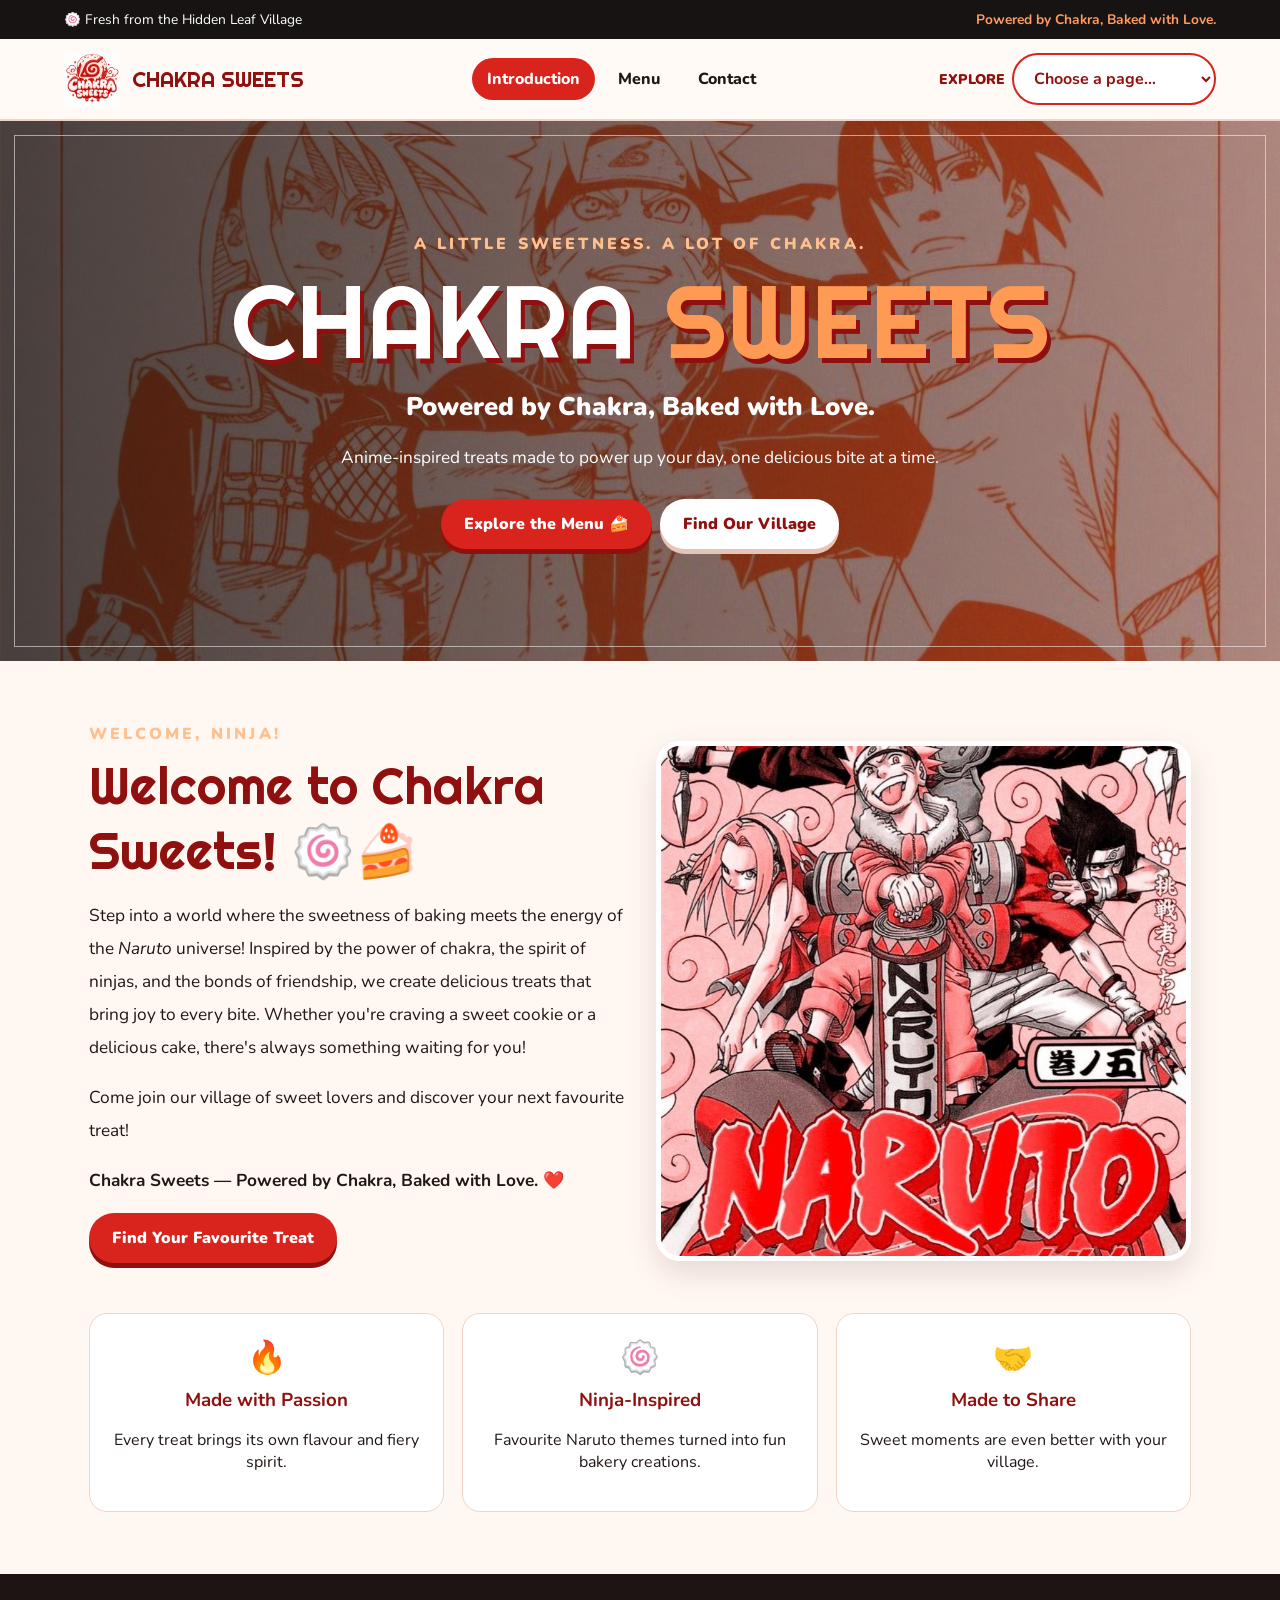
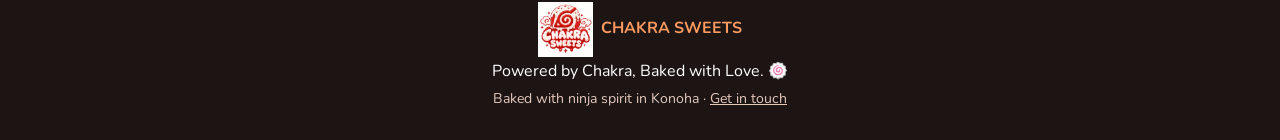
==== commit 84d85a1c: "Add files via upload" ====
--- a/index.html
+++ b/index.html
@@ -1,86 +1,4 @@
-<!doctype html>
-<html lang="en">
-<head>
-<meta charset="utf-8"><meta name="viewport" content="width=device-width, initial-scale=1">
-<title>Chakra Sweets | Powered by Chakra, Baked with Love.</title>
-<meta name="description" content="Chakra Sweets — Naruto-inspired bakery treats, cakes, pastries, and more.">
-<link rel="icon" type="image/png" sizes="64x64" href="images/chakra-sweets-favicon.png?v=2">
-<link rel="shortcut icon" href="images/chakra-sweets-favicon.ico?v=2">
-<link rel="apple-touch-icon" href="images/chakra-sweets-logo.png?v=2">
-<link rel="stylesheet" href="style.css">
-</head>
-<body>
-<header class="site-header"><a class="brand" href="#home"><img src="images/chakra-sweets-logo.png" alt="Chakra Sweets logo"><span>CHAKRA <b>SWEETS</b></span></a>
-<nav><a href="#home">Home</a><a href="#story">Our Story</a><a href="#menu">Menu</a><a href="#contact">Contact</a></nav></header>
-<main>
-<section class="hero hero-centered" id="home"><div class="hero-content"><p class="eyebrow">A LITTLE MAGIC IN EVERY BITE</p><h1>CHAKRA<br><em>SWEETS</em></h1><p class="slogan">Powered by Chakra,<br>Baked with Love.</p><p class="hero-intro">A hidden village for extraordinary treats. Discover handcrafted cakes, pastries, and sweets inspired by the world of Naruto.</p><a class="cta" href="#menu">EXPLORE THE MENU <span>↗</span></a></div></section>
-<section class="ticker"><span>BAKED WITH LOVE</span><b>✦</b><span>INSPIRED BY NARUTO</span><b>✦</b><span>SHINOBI APPROVED</span><b>✦</b><span>BAKED WITH LOVE</span></section>
-<section class="story section" id="story"><div class="section-kicker">OUR STORY <span>01 / THE WAY</span></div><div class="story-grid"><h2>Every great<br>shinobi deserves<br><em>a sweet reward.</em></h2><div><p>Chakra Sweets is a Naruto-inspired bakery where the spirit of the Hidden Leaf meets the art of baking. Inspired by beloved characters, legendary techniques, and the villages of the shinobi world, our treats bring a little adventure to every bite.</p><blockquote>“Hard work is the secret ingredient.<br><em>Every great shinobi needs a snack.”</em><br><strong>— THE CHAKRA SWEETS WAY</strong></blockquote></div></div></section>
-<section class="menu-section section" id="menu"><div class="section-kicker">THE MENU <span>02 / OUR COLLECTION</span></div><div class="menu-heading"><div><h2>Choose your<br><em>sweet technique.</em></h2><p>Fifteen signature menu items. Made for every kind of shinobi.</p></div><div class="menu-seal">15<br><small>MENU ITEMS</small></div></div><div class="product-grid"><article class="product-card">
-      <div class="product-image"><img src="images/menu-cupcakes.jpg" alt="Akatsuki Cupcakes" loading="lazy"></div>
-      <div class="product-copy"><span class="item-number">MENU ITEM 01</span><h3>Akatsuki Cupcakes</h3><p>Chocolate cupcakes topped with red icing and a vanilla drizzle. Available individually or in a box of six.</p><div class="price">$2 each · Box of 6: $12</div></div>
-    </article><article class="product-card">
-      <div class="product-image"><img src="images/menu-birthday-cake.jpg" alt="Naruto Birthday Cake" loading="lazy"></div>
-      <div class="product-copy"><span class="item-number">MENU ITEM 02</span><h3>Naruto Birthday Cake</h3><p>A two-layer orange-flavoured cake with white icing, a Naruto-inspired logo on top, and chocolate balls around the cake.</p><div class="price">$30 per cake</div></div>
-    </article><article class="product-card">
-      <div class="product-image"><img src="images/menu-cake-pops.jpg" alt="Uchiha Cake Pops" loading="lazy"></div>
-      <div class="product-copy"><span class="item-number">MENU ITEM 03</span><h3>Uchiha Cake Pops</h3><p>Strawberry-flavoured cake pops coated in blue candy with black sprinkles. Choose one or a box to share.</p><div class="price">$2 each · Box of 6: $10</div></div>
-    </article><article class="product-card">
-      <div class="product-image"><img src="images/menu-donuts.jpg" alt="Leaf Village Donuts" loading="lazy"></div>
-      <div class="product-copy"><span class="item-number">MENU ITEM 04</span><h3>Leaf Village Donuts</h3><p>White-glazed donuts with matcha filling inside. The six-donut set features fondant character toppers inspired by Naruto’s world.</p><div class="price">$4 each · Box of 6: $18</div></div>
-    </article><article class="product-card">
-      <div class="product-image"><img src="images/menu-nations-pastries.jpg" alt="The Five Great Nations Cake Pastries" loading="lazy"></div>
-      <div class="product-copy"><span class="item-number">MENU ITEM 05</span><h3>The Five Great Nations Cake Pastries</h3><p>Five slices, each inspired by a Great Nation: Land of Fire (matcha and strawberry), Water (blueberry), Earth (carrot), Wind (Biscoff), and Lightning (chocolate fudge). Each has its own fondant logo topper.</p><div class="price">$3 per slice · Box of 5: $20</div></div>
-    </article><article class="product-card">
-      <div class="product-image"><img src="images/menu-cinnamon-rolls.jpg" alt="Rasengan Cinnamon Rolls" loading="lazy"></div>
-      <div class="product-copy"><span class="item-number">MENU ITEM 06</span><h3>Rasengan Cinnamon Rolls</h3><p>Soft cinnamon rolls finished with white glaze and blueberry crumbs on top.</p><div class="price">$5 each</div></div>
-    </article><article class="product-card">
-      <div class="product-image"><img src="images/menu-cookies.jpg" alt="Wood Style Cookies" loading="lazy"></div>
-      <div class="product-copy"><span class="item-number">MENU ITEM 07</span><h3>Wood Style Cookies</h3><p>Chocolate lava-cake cookies dusted with powdered sugar and finished with caramel drizzle.</p><div class="price">$4 each</div></div>
-    </article><article class="product-card">
-      <div class="product-image"><img src="images/menu-chidori-puffs.jpg" alt="Chidori Puffs" loading="lazy"></div>
-      <div class="product-copy"><span class="item-number">MENU ITEM 08</span><h3>Chidori Puffs</h3><p>Bright-blue choux puffs filled with smooth vanilla cream.</p><div class="price">$1 each · Box of 15: $18</div></div>
-    </article><article class="product-card">
-      <div class="product-image"><img src="images/menu-cheesecake.jpg" alt="Sakura Cheesecake" loading="lazy"></div>
-      <div class="product-copy"><span class="item-number">MENU ITEM 09</span><h3>Sakura Cheesecake</h3><p>Strawberry and matcha cheesecake finished with white icing.</p><div class="price">$6 per slice · Whole cheesecake: $15</div></div>
-    </article><article class="product-card">
-      <div class="product-image"><img src="images/menu-churros.jpg" alt="Snake Churros" loading="lazy"></div>
-      <div class="product-copy"><span class="item-number">MENU ITEM 10</span><h3>Snake Churros</h3><p>Crispy churros filled with ube cream and topped with ube and chocolate drizzle.</p><div class="price">$2 each · Pack of 4: $10</div></div>
-    </article><article class="product-card">
-      <div class="product-image"><img src="images/menu-macarons.jpg" alt="Ichiraku Ramen Macarons" loading="lazy"></div>
-      <div class="product-copy"><span class="item-number">MENU ITEM 11</span><h3>Ichiraku Ramen Macarons</h3><p>Red velvet macarons with a tangy lemon filling, inspired by the beloved ramen stop.</p><div class="price">$2 each · Box of 6: $12</div></div>
-    </article><article class="product-card">
-      <div class="product-image"><img src="images/menu-croissants.jpg" alt="Land of Tea Croissants" loading="lazy"></div>
-      <div class="product-copy"><span class="item-number">MENU ITEM 12</span><h3>Land of Tea Croissants</h3><p>Flaky croissants filled with matcha cream, drizzled with chocolate, and sprinkled with crushed almonds.</p><div class="price">$5 each</div></div>
-    </article><article class="product-card tailed-beast-card">
-      <div class="tailed-beast-image">
-        <img src="images/tailed-beast-pies-box.jpg" alt="Nine Tailed Beast fruit pies in a red and white Chakra Sweets box" loading="lazy">
-      </div>
-      <div class="product-copy tailed-beast-copy">
-        <span class="item-number">MENU ITEM 13</span>
-        <h3>Tailed Beast Fruit Pies</h3>
-        <p>A collection of nine fruit pies inspired by the Tailed Beasts.</p>
-        <ul class="pie-list">
-          <li><strong>Shukaku (One-Tail):</strong> Sweet Asian pear filling with a brown-sugar graham crumble crust.</li>
-          <li><strong>Matatabi (Two-Tails):</strong> Blackberry and wild blueberry filling, lattice pastry, and citrus-blue glaze.</li>
-          <li><strong>Isobu (Three-Tails):</strong> Tart red plum filling with sea salt in a thick chocolate crust.</li>
-          <li><strong>Son Gokū (Four-Tails):</strong> Sliced bananas folded into red cherry compote in a cocoa pastry crust.</li>
-          <li><strong>Kokuō (Five-Tails):</strong> White peach and vanilla filling beneath a lattice top dusted with powdered sugar.</li>
-          <li><strong>Saiken (Six-Tails):</strong> Elderberry and lime filling with a yellow crust and strawberry icing.</li>
-          <li><strong>Chōmei (Seven-Tails):</strong> Honeycrisp apple and honey tart with green-apple icing drizzle.</li>
-          <li><strong>Gyūki (Eight-Tails):</strong> Marionberry, black currant, and dark cherry filling in a chocolate crust.</li>
-          <li><strong>Kurama (Nine-Tails):</strong> Bright orange apricot filling with a red-cherry crust.</li>
-        </ul>
-        <div class="price">$13 each · $4 per slice</div>
-      </div>
-    </article><article class="product-card">
-      <div class="product-image"><img src="images/menu-danish.jpg" alt="Samurai Danish" loading="lazy"></div>
-      <div class="product-copy"><span class="item-number">MENU ITEM 14</span><h3>Samurai Danish</h3><p>Flaky Danish pastry filled with maple brown-sugar paste and topped with roasted pecans.</p><div class="price">$5 each</div></div>
-    </article><article class="product-card">
-      <div class="product-image"><img src="images/menu-eclairs.jpg" alt="Myoboku Éclairs" loading="lazy"></div>
-      <div class="product-copy"><span class="item-number">MENU ITEM 15</span><h3>Myoboku Éclairs</h3><p>Light éclairs filled with salted honey custard and finished with a glossy caramel glaze.</p><div class="price">$5 each</div></div>
-    </article></div></section>
-<section class="banner"><img src="images/naruto-art-2.jpg" alt="Naruto-inspired team artwork"><div><p class="eyebrow">YOUR NEXT MISSION</p><h2>Make room<br>for something <em>sweet.</em></h2><a class="cta light" href="#contact">FIND US <span>↗</span></a></div></section>
-<section class="contact section" id="contact"><div class="section-kicker">SAY HELLO <span>03 / CONTACT</span></div><div class="contact-grid"><div><h2>Let’s make<br><em>something sweet.</em></h2><p>Questions about a cake, a treat box, or a special order? Get in touch with the Chakra Sweets team.</p></div><div class="contact-details"><div><span>PHONE</span><p><a href="tel:+16478751014">647-875-1014</a></p></div><div><span>EMAIL</span><p><a href="mailto:hichakra@gmail.com">hichakra@gmail.com</a></p></div><div><span>LOCATION</span><p>Konoha Village</p></div></div></div></section>
-</main><footer><a class="footer-brand" href="#home">CHAKRA SWEETS</a><p>Powered by Chakra, Baked with Love.</p><a href="#home">BACK TO TOP ↑</a></footer>
-</body></html>
+<!doctype html><html lang="en"><head><meta charset="utf-8"><meta name="viewport" content="width=device-width,initial-scale=1"><meta name="theme-color" content="#d9231d"><title>Chakra Sweets</title><link rel="icon" type="image/png" href="favicon.png"><link rel="stylesheet" href="styles.css"></head><body><div class="topbar"><span>🍥 Fresh from the Hidden Leaf Village</span><strong>Powered by Chakra, Baked with Love.</strong></div>
+<div class="navwrap"><nav class="nav"><a class="brand" href="index.html"><img src="assets/chakra-logo.png" alt="Chakra Sweets logo"><span>CHAKRA SWEETS</span></a><div class="navlinks"><a class="active" href="index.html">Introduction</a><a class="" href="menu.html">Menu</a><a class="" href="contact.html">Contact</a></div><label><span class="tiny" style="color:#8f100e;font-weight:900;margin-right:7px">EXPLORE</span><select aria-label="Navigate to a page" onchange="if(this.value) location.href=this.value"><option value="">Choose a page…</option><option value="index.html">Introduction</option><option value="menu.html">Menu</option><option value="contact.html">Contact</option></select></label></nav></div><main><section class="hero"><div class="hero-content"><div class="eyebrow">A little sweetness. A lot of chakra.</div><h1>CHAKRA <span>SWEETS</span></h1><div class="slogan">Powered by Chakra, Baked with Love.</div><p>Anime-inspired treats made to power up your day, one delicious bite at a time.</p><a class="button" href="menu.html">Explore the Menu 🍰</a><a class="button secondary" href="contact.html">Find Our Village</a></div></section>
+<section class="section"><div class="intro-grid"><div><div class="eyebrow">Welcome, ninja!</div><h2>Welcome to Chakra Sweets! 🍥🍰</h2><div class="intro-copy"><p>Step into a world where the sweetness of baking meets the energy of the <em>Naruto</em> universe! Inspired by the power of chakra, the spirit of ninjas, and the bonds of friendship, we create delicious treats that bring joy to every bite. Whether you're craving a sweet cookie or a delicious cake, there's always something waiting for you!</p><p>Come join our village of sweet lovers and discover your next favourite treat!</p><strong>Chakra Sweets — Powered by Chakra, Baked with Love. ❤️</strong></div><p><a class="button" href="menu.html">Find Your Favourite Treat</a></p></div><img class="intro-art" src="assets/naruto-poster.png" alt="Naruto-inspired team artwork"></div>
+<div class="feature-row"><div class="feature"><div class="emoji">🔥</div><h3>Made with Passion</h3><p>Every treat brings its own flavour and fiery spirit.</p></div><div class="feature"><div class="emoji">🍥</div><h3>Ninja-Inspired</h3><p>Favourite Naruto themes turned into fun bakery creations.</p></div><div class="feature"><div class="emoji">🤝</div><h3>Made to Share</h3><p>Sweet moments are even better with your village.</p></div></div></section></main><footer class="footer"><div><img src="assets/chakra-logo.png" alt="Chakra Sweets logo"><strong>CHAKRA SWEETS</strong></div><div>Powered by Chakra, Baked with Love. 🍥</div><div class="tiny">Baked with ninja spirit in Konoha · <a href="contact.html">Get in touch</a></div></footer></body></html>
--- a/styles.css
+++ b/styles.css
@@ -0,0 +1,6 @@
+
+@import url('https://fonts.googleapis.com/css2?family=Nunito:wght@400;600;700;800;900&family=Righteous&display=swap');
+:root{--red:#d9231d;--deep:#8f100e;--orange:#f16a2b;--cream:#fff8f2;--ink:#211715;--muted:#6f5650}
+*{box-sizing:border-box}html{scroll-behavior:smooth}body{margin:0;background:var(--cream);color:var(--ink);font-family:Nunito,Arial,sans-serif}a{color:inherit}.topbar{background:#171313;color:white;padding:10px 5%;display:flex;justify-content:space-between;align-items:center;font-size:.86rem;gap:12px}.topbar strong{color:#ff9a60}.navwrap{position:sticky;top:0;z-index:10;background:#fffaf6ee;backdrop-filter:blur(10px);border-bottom:2px solid #f3d4c4}.nav{max-width:1200px;margin:auto;padding:12px 24px;display:flex;align-items:center;justify-content:space-between;gap:20px}.brand{display:flex;align-items:center;gap:12px;text-decoration:none;font-family:Righteous,sans-serif;font-size:1.35rem;color:var(--deep)}.brand img{width:56px;height:56px;object-fit:contain}.nav select{border:2px solid var(--red);border-radius:999px;background:white;padding:12px 42px 12px 16px;font:700 1rem Nunito;cursor:pointer;color:var(--deep)}.navlinks{display:flex;gap:8px}.navlinks a{padding:10px 15px;text-decoration:none;font-weight:800;border-radius:999px}.navlinks a:hover,.navlinks a.active{background:var(--red);color:white}.hero{min-height:540px;display:grid;place-items:center;text-align:center;padding:70px 22px;background:linear-gradient(90deg,rgba(22,12,10,.76),rgba(104,23,10,.45)),url('assets/naruto-sketch.jpg') center 35%/cover;position:relative;color:white}.hero:after{content:"";position:absolute;inset:14px;border:1px solid #ffffff88;pointer-events:none}.hero-content{max-width:850px;position:relative;z-index:1}.eyebrow{letter-spacing:.2em;text-transform:uppercase;color:#ffc08f;font-weight:900}.hero h1{font:clamp(3.2rem,8vw,6.8rem)/.95 Righteous,sans-serif;margin:18px 0;text-shadow:4px 5px 0 #8f100e}.hero h1 span{color:#ff9a55}.slogan{font-weight:900;font-size:clamp(1.15rem,2.4vw,1.6rem)}.hero p{font-size:1.08rem;line-height:1.8;max-width:700px;margin:18px auto 26px}.button{display:inline-block;background:var(--red);color:white;text-decoration:none;padding:14px 23px;border-radius:999px;font-weight:900;box-shadow:0 5px 0 var(--deep);transition:.2s}.button:hover{transform:translateY(-2px);background:var(--orange)}.button.secondary{background:#fff;color:var(--deep);box-shadow:0 5px 0 #e7c5b6;margin-left:8px}.section{max-width:1150px;margin:auto;padding:62px 24px}.section-head{text-align:center;margin-bottom:30px}.section-head .eyebrow{color:var(--orange)}h2{font:clamp(2rem,4vw,3.2rem) Righteous,sans-serif;color:var(--deep);margin:8px 0 12px}.section-head p{color:var(--muted);line-height:1.7;max-width:720px;margin:auto}.intro-grid{display:grid;grid-template-columns:1fr 1fr;gap:32px;align-items:center}.intro-art{width:100%;max-height:520px;object-fit:cover;border-radius:24px;border:5px solid white;box-shadow:0 12px 30px #5c211b25}.intro-copy{font-size:1.08rem;line-height:1.9}.feature-row{display:grid;grid-template-columns:repeat(3,1fr);gap:18px;margin-top:34px}.feature{background:white;border:1px solid #f0d4c6;border-radius:18px;padding:22px;text-align:center}.feature .emoji{font-size:2rem}.feature h3{color:var(--deep);margin:8px 0}.menu-banner{padding:55px 24px;text-align:center;background:linear-gradient(120deg,#8f100e,#e64124,#f16a2b);color:white}.menu-banner h1{font:clamp(2.8rem,7vw,5rem) Righteous,sans-serif;margin:0}.menu-banner p{max-width:700px;margin:15px auto 0;line-height:1.7}.menu-grid{display:grid;grid-template-columns:repeat(3,minmax(0,1fr));gap:22px}.menu-card{background:white;border:1px solid #f0d6c8;border-radius:20px;overflow:hidden;box-shadow:0 7px 22px #5420160c;display:flex;flex-direction:column;min-width:0}.menu-card img{width:100%;height:220px;object-fit:cover;background:#f7e6dc}.menu-body{padding:19px;display:flex;flex-direction:column;flex:1}.menu-body h3{font:1.4rem Righteous,sans-serif;color:var(--deep);margin:0 0 10px}.menu-body p{line-height:1.65;color:#59443e;margin:0 0 14px;white-space:pre-line}.price{margin-top:auto;border-top:1px dashed #e7b9a5;padding-top:12px;color:var(--red);font-weight:900}.contact-grid{display:grid;grid-template-columns:1fr 1fr;gap:24px}.contact-card{background:white;border:1px solid #f0d4c6;border-radius:22px;padding:28px}.contact-item{display:flex;gap:15px;padding:17px 0;border-bottom:1px solid #f4e4dc}.contact-item:last-child{border-bottom:0}.contact-icon{background:#fff0e7;border-radius:14px;min-width:48px;height:48px;display:grid;place-items:center;font-size:1.4rem}.contact-item strong{display:block;color:var(--deep);margin-bottom:4px}.contact-item a{text-decoration:none;color:#a3231d;overflow-wrap:anywhere}.contact-art{width:100%;height:100%;min-height:300px;object-fit:cover;border-radius:20px}.footer{background:#1c1513;color:#fff;padding:28px 24px;text-align:center;line-height:1.8}.footer strong{color:#ff9a60}.footer img{width:55px;height:55px;object-fit:contain;vertical-align:middle;margin-right:8px}.tiny{font-size:.88rem;color:#e5c9bd}.notice{background:#fff0e7;border-left:4px solid var(--orange);padding:14px 17px;border-radius:8px;color:#5b3125;line-height:1.6;margin:20px 0}
+@media(max-width:850px){.menu-grid{grid-template-columns:repeat(2,minmax(0,1fr))}.intro-grid,.contact-grid{grid-template-columns:1fr}.feature-row{grid-template-columns:1fr}.intro-art{max-height:420px}}
+@media(max-width:560px){.topbar{justify-content:center;text-align:center;flex-wrap:wrap}.nav{flex-wrap:wrap;padding:10px 16px}.brand{font-size:1.15rem}.brand img{width:44px;height:44px}.nav select{width:100%}.navlinks{display:none}.hero{min-height:500px}.hero h1{font-size:3.5rem}.section{padding:42px 16px}.menu-grid{grid-template-columns:1fr}.menu-card img{height:240px}.menu-banner{padding:42px 18px}.button.secondary{margin:12px 0 0 0}}
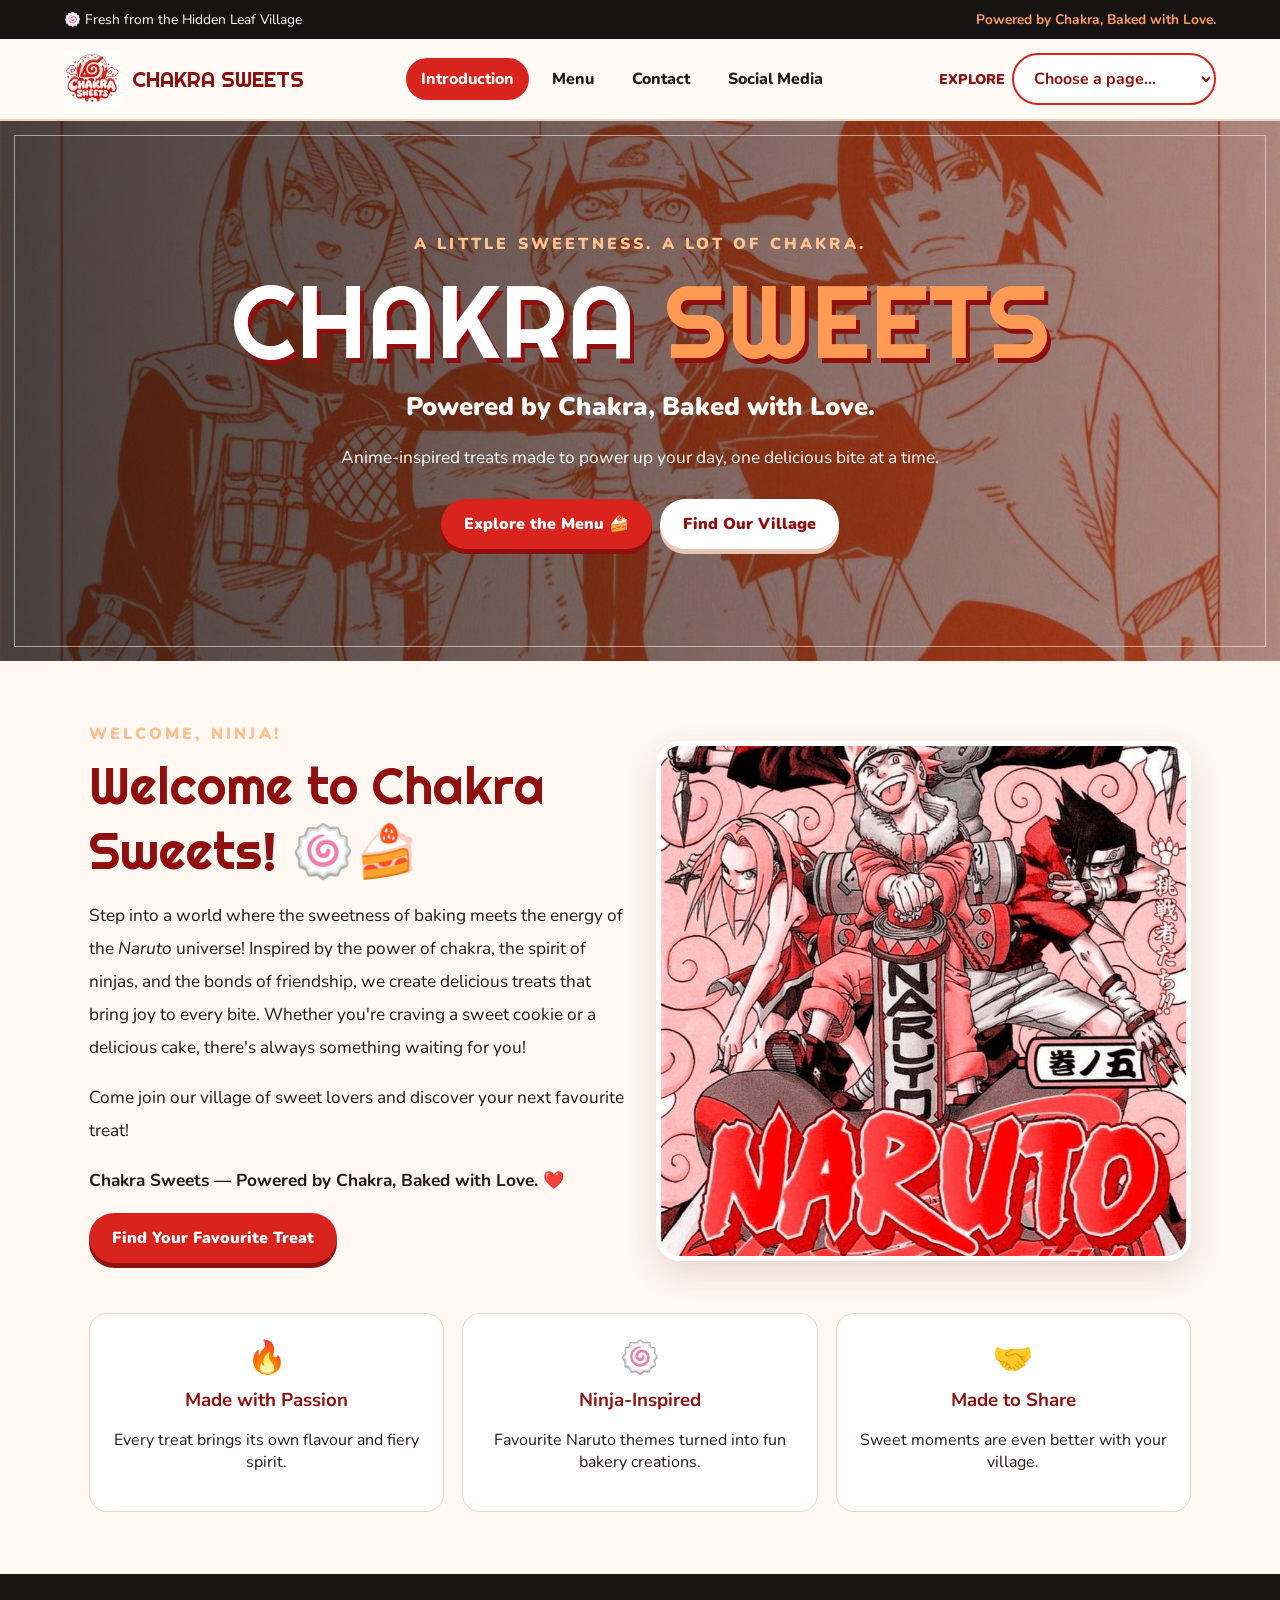
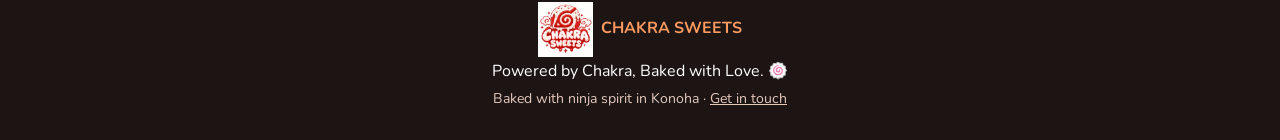
==== commit 14ff421e: "Add files via upload" ====
--- a/index.html
+++ b/index.html
@@ -1,4 +1,4 @@
 <!doctype html><html lang="en"><head><meta charset="utf-8"><meta name="viewport" content="width=device-width,initial-scale=1"><meta name="theme-color" content="#d9231d"><title>Chakra Sweets</title><link rel="icon" type="image/png" href="favicon.png"><link rel="stylesheet" href="styles.css"></head><body><div class="topbar"><span>🍥 Fresh from the Hidden Leaf Village</span><strong>Powered by Chakra, Baked with Love.</strong></div>
-<div class="navwrap"><nav class="nav"><a class="brand" href="index.html"><img src="assets/chakra-logo.png" alt="Chakra Sweets logo"><span>CHAKRA SWEETS</span></a><div class="navlinks"><a class="active" href="index.html">Introduction</a><a class="" href="menu.html">Menu</a><a class="" href="contact.html">Contact</a></div><label><span class="tiny" style="color:#8f100e;font-weight:900;margin-right:7px">EXPLORE</span><select aria-label="Navigate to a page" onchange="if(this.value) location.href=this.value"><option value="">Choose a page…</option><option value="index.html">Introduction</option><option value="menu.html">Menu</option><option value="contact.html">Contact</option></select></label></nav></div><main><section class="hero"><div class="hero-content"><div class="eyebrow">A little sweetness. A lot of chakra.</div><h1>CHAKRA <span>SWEETS</span></h1><div class="slogan">Powered by Chakra, Baked with Love.</div><p>Anime-inspired treats made to power up your day, one delicious bite at a time.</p><a class="button" href="menu.html">Explore the Menu 🍰</a><a class="button secondary" href="contact.html">Find Our Village</a></div></section>
+<div class="navwrap"><nav class="nav"><a class="brand" href="index.html"><img src="assets/chakra-logo.png" alt="Chakra Sweets logo"><span>CHAKRA SWEETS</span></a><div class="navlinks"><a class="active" href="index.html">Introduction</a><a class="" href="menu.html">Menu</a><a class="" href="contact.html">Contact</a><a class="" href="social-media.html">Social Media</a></div><label><span class="tiny" style="color:#8f100e;font-weight:900;margin-right:7px">EXPLORE</span><select aria-label="Navigate to a page" onchange="if(this.value) location.href=this.value"><option value="">Choose a page…</option><option value="index.html">Introduction</option><option value="menu.html">Menu</option><option value="contact.html">Contact</option><option value="social-media.html">Social Media</option></select></label></nav></div><main><section class="hero"><div class="hero-content"><div class="eyebrow">A little sweetness. A lot of chakra.</div><h1>CHAKRA <span>SWEETS</span></h1><div class="slogan">Powered by Chakra, Baked with Love.</div><p>Anime-inspired treats made to power up your day, one delicious bite at a time.</p><a class="button" href="menu.html">Explore the Menu 🍰</a><a class="button secondary" href="contact.html">Find Our Village</a></div></section>
 <section class="section"><div class="intro-grid"><div><div class="eyebrow">Welcome, ninja!</div><h2>Welcome to Chakra Sweets! 🍥🍰</h2><div class="intro-copy"><p>Step into a world where the sweetness of baking meets the energy of the <em>Naruto</em> universe! Inspired by the power of chakra, the spirit of ninjas, and the bonds of friendship, we create delicious treats that bring joy to every bite. Whether you're craving a sweet cookie or a delicious cake, there's always something waiting for you!</p><p>Come join our village of sweet lovers and discover your next favourite treat!</p><strong>Chakra Sweets — Powered by Chakra, Baked with Love. ❤️</strong></div><p><a class="button" href="menu.html">Find Your Favourite Treat</a></p></div><img class="intro-art" src="assets/naruto-poster.png" alt="Naruto-inspired team artwork"></div>
 <div class="feature-row"><div class="feature"><div class="emoji">🔥</div><h3>Made with Passion</h3><p>Every treat brings its own flavour and fiery spirit.</p></div><div class="feature"><div class="emoji">🍥</div><h3>Ninja-Inspired</h3><p>Favourite Naruto themes turned into fun bakery creations.</p></div><div class="feature"><div class="emoji">🤝</div><h3>Made to Share</h3><p>Sweet moments are even better with your village.</p></div></div></section></main><footer class="footer"><div><img src="assets/chakra-logo.png" alt="Chakra Sweets logo"><strong>CHAKRA SWEETS</strong></div><div>Powered by Chakra, Baked with Love. 🍥</div><div class="tiny">Baked with ninja spirit in Konoha · <a href="contact.html">Get in touch</a></div></footer></body></html>
--- a/styles.css
+++ b/styles.css
@@ -1,6 +1,20 @@
 
 @import url('https://fonts.googleapis.com/css2?family=Nunito:wght@400;600;700;800;900&family=Righteous&display=swap');
 :root{--red:#d9231d;--deep:#8f100e;--orange:#f16a2b;--cream:#fff8f2;--ink:#211715;--muted:#6f5650}
-*{box-sizing:border-box}html{scroll-behavior:smooth}body{margin:0;background:var(--cream);color:var(--ink);font-family:Nunito,Arial,sans-serif}a{color:inherit}.topbar{background:#171313;color:white;padding:10px 5%;display:flex;justify-content:space-between;align-items:center;font-size:.86rem;gap:12px}.topbar strong{color:#ff9a60}.navwrap{position:sticky;top:0;z-index:10;background:#fffaf6ee;backdrop-filter:blur(10px);border-bottom:2px solid #f3d4c4}.nav{max-width:1200px;margin:auto;padding:12px 24px;display:flex;align-items:center;justify-content:space-between;gap:20px}.brand{display:flex;align-items:center;gap:12px;text-decoration:none;font-family:Righteous,sans-serif;font-size:1.35rem;color:var(--deep)}.brand img{width:56px;height:56px;object-fit:contain}.nav select{border:2px solid var(--red);border-radius:999px;background:white;padding:12px 42px 12px 16px;font:700 1rem Nunito;cursor:pointer;color:var(--deep)}.navlinks{display:flex;gap:8px}.navlinks a{padding:10px 15px;text-decoration:none;font-weight:800;border-radius:999px}.navlinks a:hover,.navlinks a.active{background:var(--red);color:white}.hero{min-height:540px;display:grid;place-items:center;text-align:center;padding:70px 22px;background:linear-gradient(90deg,rgba(22,12,10,.76),rgba(104,23,10,.45)),url('assets/naruto-sketch.jpg') center 35%/cover;position:relative;color:white}.hero:after{content:"";position:absolute;inset:14px;border:1px solid #ffffff88;pointer-events:none}.hero-content{max-width:850px;position:relative;z-index:1}.eyebrow{letter-spacing:.2em;text-transform:uppercase;color:#ffc08f;font-weight:900}.hero h1{font:clamp(3.2rem,8vw,6.8rem)/.95 Righteous,sans-serif;margin:18px 0;text-shadow:4px 5px 0 #8f100e}.hero h1 span{color:#ff9a55}.slogan{font-weight:900;font-size:clamp(1.15rem,2.4vw,1.6rem)}.hero p{font-size:1.08rem;line-height:1.8;max-width:700px;margin:18px auto 26px}.button{display:inline-block;background:var(--red);color:white;text-decoration:none;padding:14px 23px;border-radius:999px;font-weight:900;box-shadow:0 5px 0 var(--deep);transition:.2s}.button:hover{transform:translateY(-2px);background:var(--orange)}.button.secondary{background:#fff;color:var(--deep);box-shadow:0 5px 0 #e7c5b6;margin-left:8px}.section{max-width:1150px;margin:auto;padding:62px 24px}.section-head{text-align:center;margin-bottom:30px}.section-head .eyebrow{color:var(--orange)}h2{font:clamp(2rem,4vw,3.2rem) Righteous,sans-serif;color:var(--deep);margin:8px 0 12px}.section-head p{color:var(--muted);line-height:1.7;max-width:720px;margin:auto}.intro-grid{display:grid;grid-template-columns:1fr 1fr;gap:32px;align-items:center}.intro-art{width:100%;max-height:520px;object-fit:cover;border-radius:24px;border:5px solid white;box-shadow:0 12px 30px #5c211b25}.intro-copy{font-size:1.08rem;line-height:1.9}.feature-row{display:grid;grid-template-columns:repeat(3,1fr);gap:18px;margin-top:34px}.feature{background:white;border:1px solid #f0d4c6;border-radius:18px;padding:22px;text-align:center}.feature .emoji{font-size:2rem}.feature h3{color:var(--deep);margin:8px 0}.menu-banner{padding:55px 24px;text-align:center;background:linear-gradient(120deg,#8f100e,#e64124,#f16a2b);color:white}.menu-banner h1{font:clamp(2.8rem,7vw,5rem) Righteous,sans-serif;margin:0}.menu-banner p{max-width:700px;margin:15px auto 0;line-height:1.7}.menu-grid{display:grid;grid-template-columns:repeat(3,minmax(0,1fr));gap:22px}.menu-card{background:white;border:1px solid #f0d6c8;border-radius:20px;overflow:hidden;box-shadow:0 7px 22px #5420160c;display:flex;flex-direction:column;min-width:0}.menu-card img{width:100%;height:220px;object-fit:cover;background:#f7e6dc}.menu-body{padding:19px;display:flex;flex-direction:column;flex:1}.menu-body h3{font:1.4rem Righteous,sans-serif;color:var(--deep);margin:0 0 10px}.menu-body p{line-height:1.65;color:#59443e;margin:0 0 14px;white-space:pre-line}.price{margin-top:auto;border-top:1px dashed #e7b9a5;padding-top:12px;color:var(--red);font-weight:900}.contact-grid{display:grid;grid-template-columns:1fr 1fr;gap:24px}.contact-card{background:white;border:1px solid #f0d4c6;border-radius:22px;padding:28px}.contact-item{display:flex;gap:15px;padding:17px 0;border-bottom:1px solid #f4e4dc}.contact-item:last-child{border-bottom:0}.contact-icon{background:#fff0e7;border-radius:14px;min-width:48px;height:48px;display:grid;place-items:center;font-size:1.4rem}.contact-item strong{display:block;color:var(--deep);margin-bottom:4px}.contact-item a{text-decoration:none;color:#a3231d;overflow-wrap:anywhere}.contact-art{width:100%;height:100%;min-height:300px;object-fit:cover;border-radius:20px}.footer{background:#1c1513;color:#fff;padding:28px 24px;text-align:center;line-height:1.8}.footer strong{color:#ff9a60}.footer img{width:55px;height:55px;object-fit:contain;vertical-align:middle;margin-right:8px}.tiny{font-size:.88rem;color:#e5c9bd}.notice{background:#fff0e7;border-left:4px solid var(--orange);padding:14px 17px;border-radius:8px;color:#5b3125;line-height:1.6;margin:20px 0}
+*{box-sizing:border-box}html{scroll-behavior:smooth}body{margin:0;background:var(--cream);color:var(--ink);font-family:Nunito,Arial,sans-serif}a{color:inherit}.topbar{background:#171313;color:white;padding:10px 5%;display:flex;justify-content:space-between;align-items:center;font-size:.86rem;gap:12px}.topbar strong{color:#ff9a60}.navwrap{position:sticky;top:0;z-index:10;background:#fffaf6ee;backdrop-filter:blur(10px);border-bottom:2px solid #f3d4c4}.nav{max-width:1200px;margin:auto;padding:12px 24px;display:flex;align-items:center;justify-content:space-between;gap:20px}.brand{display:flex;align-items:center;gap:12px;text-decoration:none;font-family:Righteous,sans-serif;font-size:1.35rem;color:var(--deep)}.brand img{width:56px;height:56px;object-fit:contain}.nav select{border:2px solid var(--red);border-radius:999px;background:white;padding:12px 42px 12px 16px;font:700 1rem Nunito;cursor:pointer;color:var(--deep)}.navlinks{display:flex;gap:8px}.navlinks a{padding:10px 15px;text-decoration:none;font-weight:800;border-radius:999px}.navlinks a:hover,.navlinks a.active{background:var(--red);color:white}.hero{min-height:540px;display:grid;place-items:center;text-align:center;padding:70px 22px;background:linear-gradient(90deg,rgba(22,12,10,.76),rgba(104,23,10,.45)),url('assets/naruto-sketch.jpg') center 35%/cover;position:relative;color:white}.hero:after{content:"";position:absolute;inset:14px;border:1px solid #ffffff88;pointer-events:none}.hero-content{max-width:850px;position:relative;z-index:1}.eyebrow{letter-spacing:.2em;text-transform:uppercase;color:#ffc08f;font-weight:900}.hero h1{font:clamp(3.2rem,8vw,6.8rem)/.95 Righteous,sans-serif;margin:18px 0;text-shadow:4px 5px 0 #8f100e}.hero h1 span{color:#ff9a55}.slogan{font-weight:900;font-size:clamp(1.15rem,2.4vw,1.6rem)}.hero p{font-size:1.08rem;line-height:1.8;max-width:700px;margin:18px auto 26px}.button{display:inline-block;background:var(--red);color:white;text-decoration:none;padding:14px 23px;border-radius:999px;font-weight:900;box-shadow:0 5px 0 var(--deep);transition:.2s}.button:hover{transform:translateY(-2px);background:var(--orange)}.button.secondary{background:#fff;color:var(--deep);box-shadow:0 5px 0 #e7c5b6;margin-left:8px}.section{max-width:1150px;margin:auto;padding:62px 24px}.section-head{text-align:center;margin-bottom:30px}.section-head .eyebrow{color:var(--orange)}h2{font:clamp(2rem,4vw,3.2rem) Righteous,sans-serif;color:var(--deep);margin:8px 0 12px}.section-head p{color:var(--muted);line-height:1.7;max-width:720px;margin:auto}.intro-grid{display:grid;grid-template-columns:1fr 1fr;gap:32px;align-items:center}.intro-art{width:100%;max-height:520px;object-fit:cover;border-radius:24px;border:5px solid white;box-shadow:0 12px 30px #5c211b25}.intro-copy{font-size:1.08rem;line-height:1.9}.feature-row{display:grid;grid-template-columns:repeat(3,1fr);gap:18px;margin-top:34px}.feature{background:white;border:1px solid #f0d4c6;border-radius:18px;padding:22px;text-align:center}.feature .emoji{font-size:2rem}.feature h3{color:var(--deep);margin:8px 0}.menu-banner{padding:55px 24px;text-align:center;background:linear-gradient(120deg,#8f100e,#e64124,#f16a2b);color:white}.menu-banner h1{font:clamp(2.8rem,7vw,5rem) Righteous,sans-serif;margin:0}.menu-banner p{max-width:700px;margin:15px auto 0;line-height:1.7}.menu-grid{display:grid;grid-template-columns:repeat(3,minmax(0,1fr));gap:22px}.menu-card{background:white;border:1px solid #f0d6c8;border-radius:20px;overflow:hidden;box-shadow:0 7px 22px #5420160c;display:flex;flex-direction:column;min-width:0}.menu-card img{width:100%;height:220px;object-fit:cover;background:#f7e6dc}.menu-card:last-child{grid-column:1/-1;justify-self:center;width:100%;max-width:780px}.menu-body{padding:19px;display:flex;flex-direction:column;flex:1}.menu-body h3{font:1.4rem Righteous,sans-serif;color:var(--deep);margin:0 0 10px}.menu-body p{line-height:1.65;color:#59443e;margin:0 0 14px;white-space:pre-line}.price{margin-top:auto;border-top:1px dashed #e7b9a5;padding-top:12px;color:var(--red);font-weight:900}.contact-grid{display:grid;grid-template-columns:1fr 1fr;gap:24px}.contact-card{background:white;border:1px solid #f0d4c6;border-radius:22px;padding:28px}.contact-item{display:flex;gap:15px;padding:17px 0;border-bottom:1px solid #f4e4dc}.contact-item:last-child{border-bottom:0}.contact-icon{background:#fff0e7;border-radius:14px;min-width:48px;height:48px;display:grid;place-items:center;font-size:1.4rem}.contact-item strong{display:block;color:var(--deep);margin-bottom:4px}.contact-item a{text-decoration:none;color:#a3231d;overflow-wrap:anywhere}.contact-art{width:100%;height:100%;min-height:300px;object-fit:cover;border-radius:20px}.footer{background:#1c1513;color:#fff;padding:28px 24px;text-align:center;line-height:1.8}.footer strong{color:#ff9a60}.footer img{width:55px;height:55px;object-fit:contain;vertical-align:middle;margin-right:8px}.tiny{font-size:.88rem;color:#e5c9bd}.notice{background:#fff0e7;border-left:4px solid var(--orange);padding:14px 17px;border-radius:8px;color:#5b3125;line-height:1.6;margin:20px 0}
 @media(max-width:850px){.menu-grid{grid-template-columns:repeat(2,minmax(0,1fr))}.intro-grid,.contact-grid{grid-template-columns:1fr}.feature-row{grid-template-columns:1fr}.intro-art{max-height:420px}}
 @media(max-width:560px){.topbar{justify-content:center;text-align:center;flex-wrap:wrap}.nav{flex-wrap:wrap;padding:10px 16px}.brand{font-size:1.15rem}.brand img{width:44px;height:44px}.nav select{width:100%}.navlinks{display:none}.hero{min-height:500px}.hero h1{font-size:3.5rem}.section{padding:42px 16px}.menu-grid{grid-template-columns:1fr}.menu-card img{height:240px}.menu-banner{padding:42px 18px}.button.secondary{margin:12px 0 0 0}}
+
+/* Social Media page additions */
+.social-hero{min-height:290px;display:flex;align-items:end;justify-content:center;text-align:center;padding:48px 22px;background:linear-gradient(0deg,rgba(24,12,10,.78),rgba(24,12,10,.12)),url('assets/naruto-hokage-banner.jpg') center 35%/cover no-repeat;color:#fff}
+.social-hero h1{font:clamp(2.7rem,6vw,4.8rem) Righteous,sans-serif;margin:0;text-shadow:3px 4px 0 #8f100e}
+.social-intro{text-align:center;max-width:760px;margin:0 auto 30px;line-height:1.75;color:var(--muted)}
+.social-grid{display:grid;grid-template-columns:repeat(3,minmax(0,1fr));gap:22px;align-items:start}
+.social-card{background:#fff;border:1px solid #f0d6c8;border-radius:20px;overflow:hidden;box-shadow:0 7px 22px #54201612;display:flex;flex-direction:column}
+.social-card h3{font:1.5rem Righteous,sans-serif;color:var(--deep);margin:0;padding:18px 18px 6px}
+.social-card .platform-tag{padding:0 18px 14px;color:var(--orange);font-weight:900;letter-spacing:.08em;text-transform:uppercase;font-size:.82rem}
+.social-card img{display:block;width:100%;height:auto;object-fit:contain;background:#171313}
+.social-card p{padding:15px 18px 20px;margin:0;line-height:1.65;color:#59443e}
+.social-callout{margin-top:34px;text-align:center;background:#fff0e7;border:1px solid #f0d4c6;border-radius:20px;padding:26px}
+@media(max-width:850px){.social-grid{grid-template-columns:repeat(2,minmax(0,1fr))}}
+@media(max-width:560px){.social-grid{grid-template-columns:1fr}.social-hero{min-height:230px}.social-card{max-width:410px;margin:0 auto;width:100%}}
